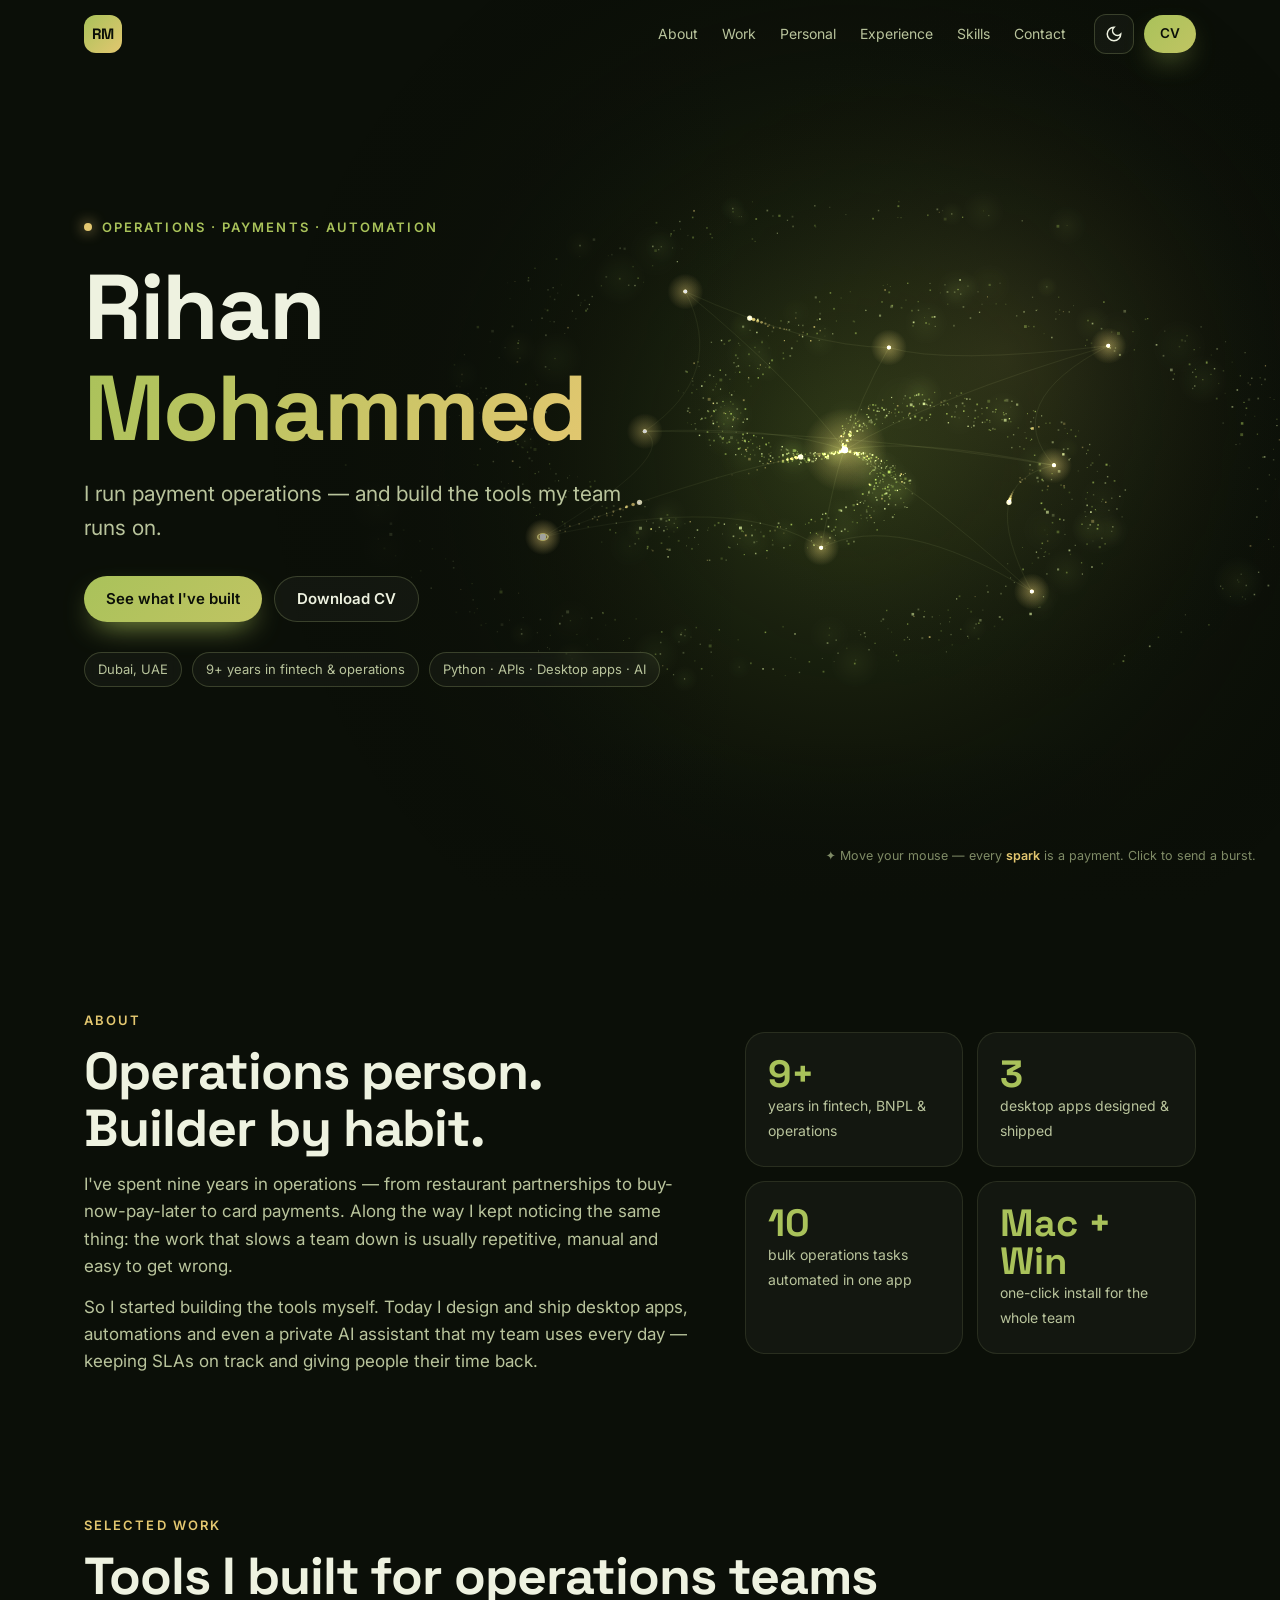
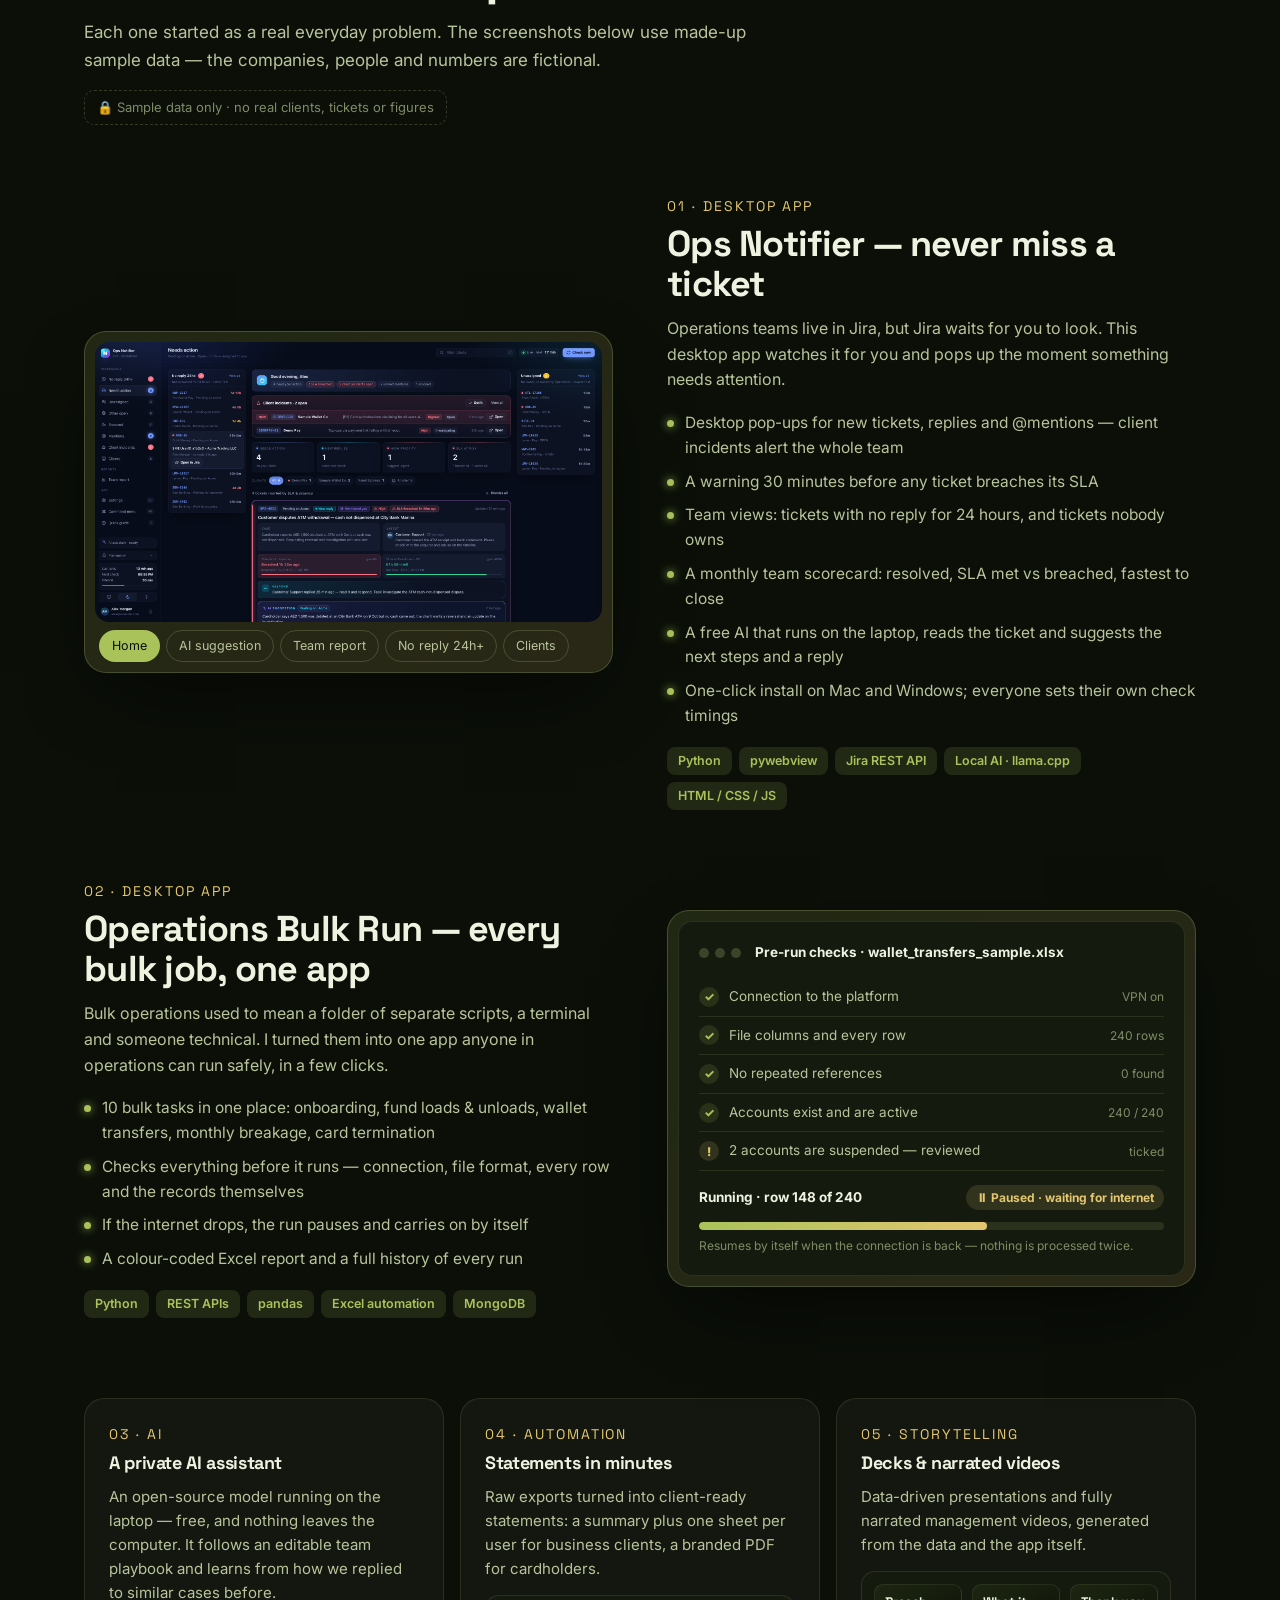
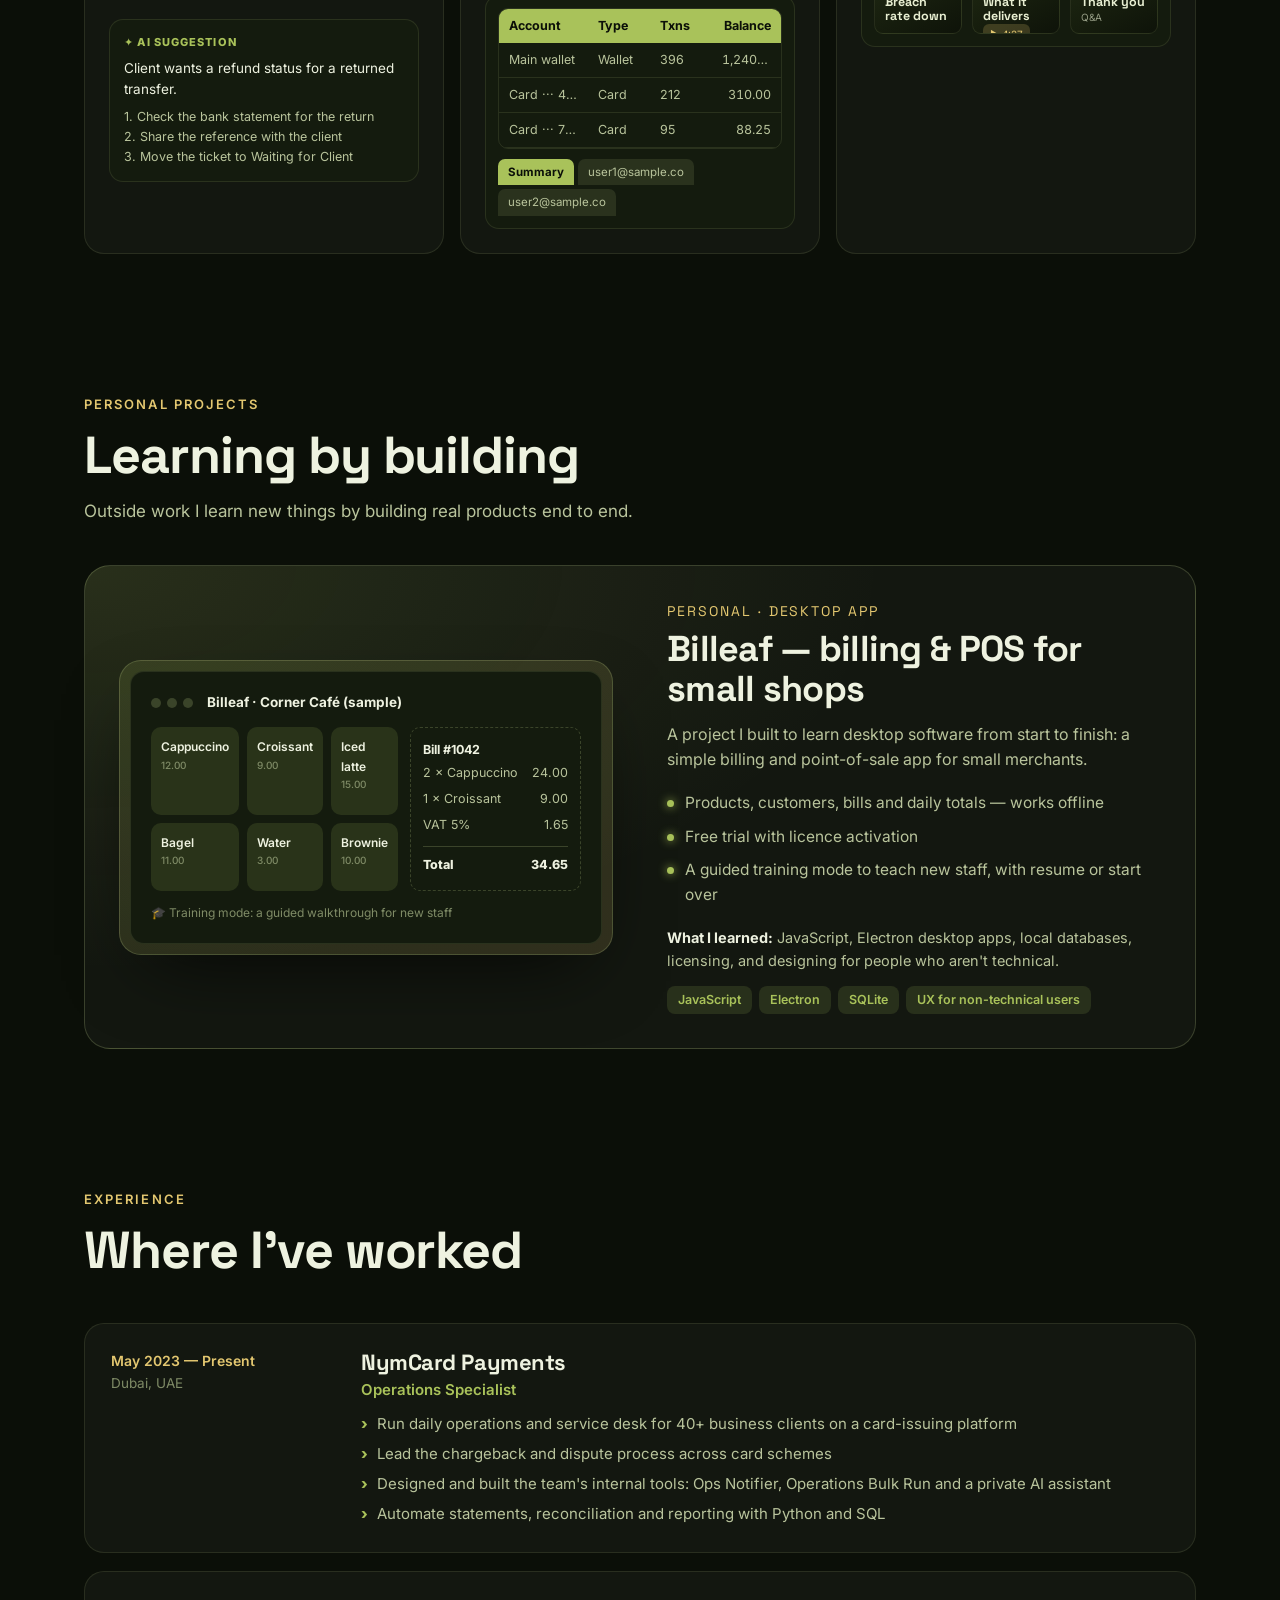
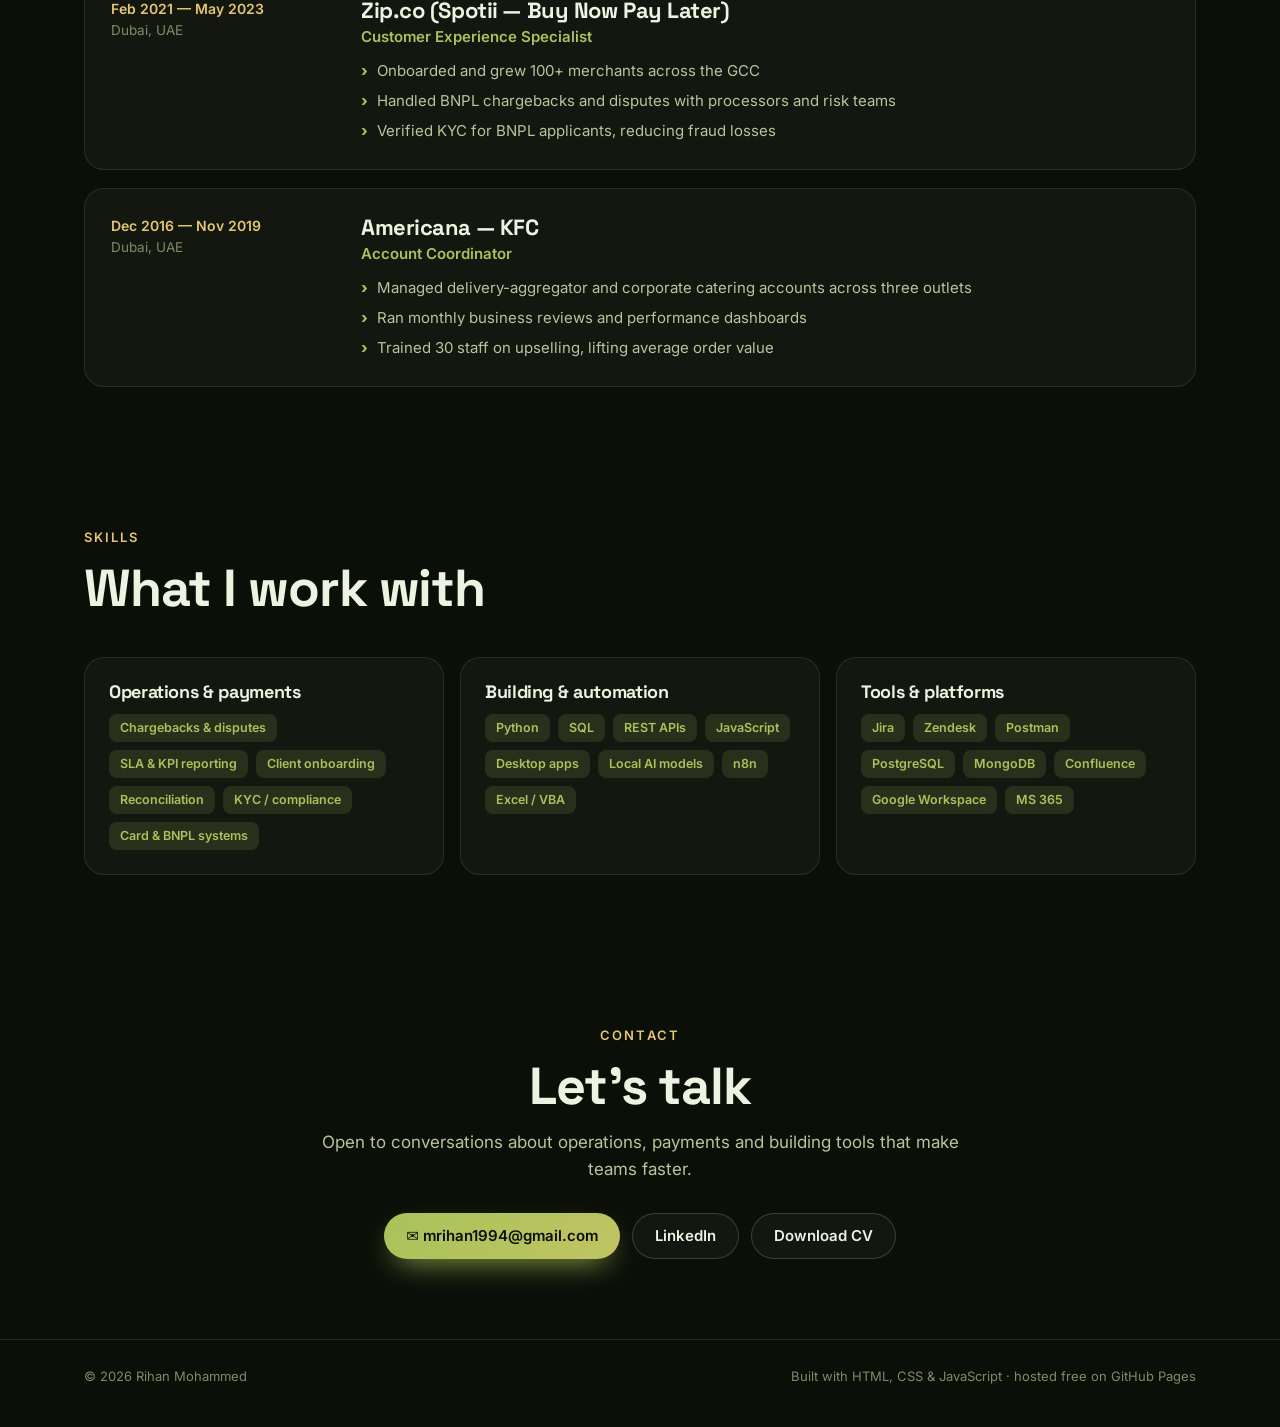
==== index.html @ e95a39b2 "Add files via upload" ====
<!doctype html>
<html lang="en" data-theme="dark">
<head>
<meta charset="utf-8">
<meta name="viewport" content="width=device-width, initial-scale=1">
<title>Rihan Mohammed · Operations, Payments & Automation</title>
<meta name="description" content="Rihan Mohammed — Operations & Payments specialist in Dubai who builds the tools his team runs on: desktop apps, automation and a private AI assistant.">
<meta property="og:title" content="Rihan Mohammed · Operations, Payments & Automation">
<meta property="og:description" content="I run payment operations — and build the tools my team runs on.">
<meta name="theme-color" content="#0b0f08">
<link rel="icon" href="data:image/svg+xml,%3Csvg xmlns='http://www.w3.org/2000/svg' viewBox='0 0 64 64'%3E%3Crect width='64' height='64' rx='16' fill='%237e9a3a'/%3E%3Ctext x='32' y='42' font-family='Arial' font-weight='700' font-size='26' text-anchor='middle' fill='%23f5f2e7'%3ERM%3C/text%3E%3C/svg%3E">
<link rel="preconnect" href="https://fonts.googleapis.com"><link rel="preconnect" href="https://fonts.gstatic.com" crossorigin>
<link href="https://fonts.googleapis.com/css2?family=Inter:wght@400;500;600;700&family=Space+Grotesk:wght@500;600;700&display=swap" rel="stylesheet">
<link rel="stylesheet" href="styles.css">
<script>try { const t = localStorage.getItem("theme"); if (t === "light" || t === "dark") document.documentElement.dataset.theme = t; } catch (e) {}</script>
</head>
<body>

<header class="nav" id="nav">
  <div class="wrap">
    <a href="#top" class="mono" aria-label="Back to top">RM</a>
    <nav class="links"><a href="#about">About</a><a href="#work">Work</a><a href="#personal">Personal</a><a href="#experience">Experience</a><a href="#skills">Skills</a><a href="#contact">Contact</a></nav>
    <div class="right" style="display:flex;gap:10px;align-items:center">
      <button class="toggle" id="theme" aria-label="Switch dark / light mode" title="Dark / light mode">
        <svg class="i-moon" viewBox="0 0 24 24" fill="none" stroke="currentColor" stroke-width="2"><path d="M12 3a6 6 0 0 0 9 9 9 9 0 1 1-9-9z"/></svg>
        <svg class="i-sun" viewBox="0 0 24 24" fill="none" stroke="currentColor" stroke-width="2"><circle cx="12" cy="12" r="4"/><path d="M12 2v2M12 20v2M4.9 4.9l1.4 1.4M17.7 17.7l1.4 1.4M2 12h2M20 12h2M4.9 19.1l1.4-1.4M17.7 6.3l1.4-1.4"/></svg>
      </button>
      <a class="btn sm primary" href="assets/Rihan-Mohammed-CV.pdf" target="_blank" rel="noopener">CV</a>
    </div>
  </div>
</header>

<!-- ============================== HERO ============================== -->
<main id="top">
<div class="hero">
  <canvas id="galaxy" aria-label="An animated galaxy of payments flowing between glowing nodes"></canvas>
  <div class="wrap">
    <div class="hero-text">
      <div class="eyebrow"><i></i>Operations · Payments · Automation</div>
      <h1>Rihan<br><span>Mohammed</span></h1>
      <p class="lead">I run payment operations — and build the tools my team runs on.</p>
      <div class="cta">
        <a class="btn primary" href="#work">See what I've built</a>
        <a class="btn" href="assets/Rihan-Mohammed-CV.pdf" target="_blank" rel="noopener">Download CV</a>
      </div>
      <div class="chips"><span class="chip">Dubai, UAE</span><span class="chip">9+ years in fintech &amp; operations</span><span class="chip">Python · APIs · Desktop apps · AI</span></div>
    </div>
  </div>
  <div class="hint" id="hint">✦ Move your mouse — every <b>spark</b> is a payment. Click to send a burst.</div>
</div>

<!-- ============================== ABOUT ============================== -->
<section id="about">
  <div class="wrap about">
    <div class="rv">
      <div class="sec-k">About</div>
      <h2 class="sec-h">Operations person. Builder by habit.</h2>
      <p class="sec-p">I've spent nine years in operations — from restaurant partnerships to buy-now-pay-later to card payments. Along the way I kept noticing the same thing: the work that slows a team down is usually repetitive, manual and easy to get wrong.</p>
      <p class="sec-p" style="margin-top:14px">So I started building the tools myself. Today I design and ship desktop apps, automations and even a private AI assistant that my team uses every day — keeping SLAs on track and giving people their time back.</p>
    </div>
    <div class="stats rv">
      <div class="stat"><b>9+</b><span>years in fintech, BNPL &amp; operations</span></div>
      <div class="stat"><b>3</b><span>desktop apps designed &amp; shipped</span></div>
      <div class="stat"><b>10</b><span>bulk operations tasks automated in one app</span></div>
      <div class="stat"><b>Mac + Win</b><span>one-click install for the whole team</span></div>
    </div>
  </div>
</section>

<!-- ============================== WORK ============================== -->
<section id="work">
  <div class="wrap">
    <div class="rv">
      <div class="sec-k">Selected work</div>
      <h2 class="sec-h">Tools I built for operations teams</h2>
      <p class="sec-p">Each one started as a real everyday problem. The screenshots below use made-up sample data — the companies, people and numbers are fictional.</p>
      <div class="note">🔒 Sample data only · no real clients, tickets or figures</div>
    </div>

    <!-- 01 Notifier -->
    <article class="proj rv">
      <div class="proj-media" id="nm">
        <img id="nm-img" src="assets/shots/notifier-home.png" alt="Ops Notifier home screen with sample tickets" loading="lazy">
        <div class="tabs">
          <button class="on" data-src="assets/shots/notifier-home.png">Home</button>
          <button data-src="assets/shots/notifier-ai.png">AI suggestion</button>
          <button data-src="assets/shots/notifier-report.png">Team report</button>
          <button data-src="assets/shots/notifier-noreply.png">No reply 24h+</button>
          <button data-src="assets/shots/notifier-clients.png">Clients</button>
        </div>
      </div>
      <div>
        <div class="num">01 · DESKTOP APP</div>
        <h3>Ops Notifier — never miss a ticket</h3>
        <p>Operations teams live in Jira, but Jira waits for you to look. This desktop app watches it for you and pops up the moment something needs attention.</p>
        <ul class="feat">
          <li>Desktop pop-ups for new tickets, replies and @mentions — client incidents alert the whole team</li>
          <li>A warning 30 minutes before any ticket breaches its SLA</li>
          <li>Team views: tickets with no reply for 24 hours, and tickets nobody owns</li>
          <li>A monthly team scorecard: resolved, SLA met vs breached, fastest to close</li>
          <li>A free AI that runs on the laptop, reads the ticket and suggests the next steps and a reply</li>
          <li>One-click install on Mac and Windows; everyone sets their own check timings</li>
        </ul>
        <div class="tags"><span class="tag">Python</span><span class="tag">pywebview</span><span class="tag">Jira REST API</span><span class="tag">Local AI · llama.cpp</span><span class="tag">HTML / CSS / JS</span></div>
      </div>
    </article>

    <!-- 02 Bulk Run -->
    <article class="proj flip rv">
      <div class="proj-media">
        <div class="mock">
          <div class="mh"><span class="dots"><i></i><i></i><i></i></span>Pre-run checks · wallet_transfers_sample.xlsx</div>
          <div class="ck"><span class="ok">✓</span><span>Connection to the platform</span><em>VPN on</em></div>
          <div class="ck"><span class="ok">✓</span><span>File columns and every row</span><em>240 rows</em></div>
          <div class="ck"><span class="ok">✓</span><span>No repeated references</span><em>0 found</em></div>
          <div class="ck"><span class="ok">✓</span><span>Accounts exist and are active</span><em>240 / 240</em></div>
          <div class="ck"><span class="ok wn">!</span><span>2 accounts are suspended — reviewed</span><em>ticked</em></div>
          <div style="margin-top:14px;display:flex;justify-content:space-between;align-items:center"><b style="color:var(--text)">Running · row 148 of 240</b><span class="pill">⏸ Paused · waiting for internet</span></div>
          <div class="bar"><i></i></div>
          <div style="font-size:12px;color:var(--text3)">Resumes by itself when the connection is back — nothing is processed twice.</div>
        </div>
      </div>
      <div>
        <div class="num">02 · DESKTOP APP</div>
        <h3>Operations Bulk Run — every bulk job, one app</h3>
        <p>Bulk operations used to mean a folder of separate scripts, a terminal and someone technical. I turned them into one app anyone in operations can run safely, in a few clicks.</p>
        <ul class="feat">
          <li>10 bulk tasks in one place: onboarding, fund loads &amp; unloads, wallet transfers, monthly breakage, card termination</li>
          <li>Checks everything before it runs — connection, file format, every row and the records themselves</li>
          <li>If the internet drops, the run pauses and carries on by itself</li>
          <li>A colour-coded Excel report and a full history of every run</li>
        </ul>
        <div class="tags"><span class="tag">Python</span><span class="tag">REST APIs</span><span class="tag">pandas</span><span class="tag">Excel automation</span><span class="tag">MongoDB</span></div>
      </div>
    </article>

    <!-- 03 / 04 / 05 smaller -->
    <div class="skills rv" style="margin-top:80px">
      <div class="sk">
        <div class="num">03 · AI</div><h3 style="margin-top:8px">A private AI assistant</h3>
        <p style="color:var(--text2);font-size:15px;margin-bottom:14px">An open-source model running on the laptop — free, and nothing leaves the computer. It follows an editable team playbook and learns from how we replied to similar cases before.</p>
        <div class="mock" style="padding:14px"><div style="font-size:11px;font-weight:800;letter-spacing:.1em;color:var(--olive)">✦ AI SUGGESTION</div>
          <div style="margin:6px 0;color:var(--text)">Client wants a refund status for a returned transfer.</div>
          <div style="font-size:12.5px">1. Check the bank statement for the return<br>2. Share the reference with the client<br>3. Move the ticket to Waiting for Client</div></div>
      </div>
      <div class="sk">
        <div class="num">04 · AUTOMATION</div><h3 style="margin-top:8px">Statements in minutes</h3>
        <p style="color:var(--text2);font-size:15px;margin-bottom:14px">Raw exports turned into client-ready statements: a summary plus one sheet per user for business clients, a branded PDF for cardholders.</p>
        <div class="mock" style="padding:12px">
          <div class="sheet"><div class="h">Account</div><div class="h">Type</div><div class="h">Txns</div><div class="h r">Balance</div>
            <div>Main wallet</div><div>Wallet</div><div>396</div><div class="r">1,240.50</div>
            <div>Card ··· 4821</div><div>Card</div><div>212</div><div class="r">310.00</div>
            <div>Card ··· 7310</div><div>Card</div><div>95</div><div class="r">88.25</div></div>
          <div class="stabs"><span>Summary</span><span>user1@sample.co</span><span>user2@sample.co</span></div>
        </div>
      </div>
      <div class="sk">
        <div class="num">05 · STORYTELLING</div><h3 style="margin-top:8px">Decks &amp; narrated videos</h3>
        <p style="color:var(--text2);font-size:15px;margin-bottom:14px">Data-driven presentations and fully narrated management videos, generated from the data and the app itself.</p>
        <div class="mock" style="padding:12px"><div class="slides">
          <div class="slide"><b>Breach rate down</b><div class="sbar"><i style="height:80%"></i><i style="height:95%"></i><i style="height:70%"></i><i style="height:45%"></i><i style="height:30%"></i></div></div>
          <div class="slide"><b>What it delivers</b><span class="play">▶ 4:27</span></div>
          <div class="slide"><b>Thank you</b><span style="opacity:.6">Q&amp;A</span></div></div></div>
      </div>
    </div>
  </div>
</section>

<!-- ============================== PERSONAL ============================== -->
<section id="personal">
  <div class="wrap">
    <div class="rv">
      <div class="sec-k">Personal projects</div>
      <h2 class="sec-h">Learning by building</h2>
      <p class="sec-p">Outside work I learn new things by building real products end to end.</p>
    </div>
    <div class="personal rv">
      <div class="proj" style="margin-top:0">
        <div class="proj-media">
          <div class="mock">
            <div class="mh"><span class="dots"><i></i><i></i><i></i></span>Billeaf · Corner Café (sample)</div>
            <div class="pos">
              <div class="grid">
                <div class="item">Cappuccino<small>12.00</small></div><div class="item">Croissant<small>9.00</small></div><div class="item">Iced latte<small>15.00</small></div>
                <div class="item">Bagel<small>11.00</small></div><div class="item">Water<small>3.00</small></div><div class="item">Brownie<small>10.00</small></div>
              </div>
              <div class="bill"><b style="color:var(--text)">Bill #1042</b>
                <div class="l"><span>2 × Cappuccino</span><span>24.00</span></div><div class="l"><span>1 × Croissant</span><span>9.00</span></div>
                <div class="l"><span>VAT 5%</span><span>1.65</span></div><div class="l t"><span>Total</span><span>34.65</span></div></div>
            </div>
            <div style="margin-top:12px;font-size:12px;color:var(--text3)">🎓 Training mode: a guided walkthrough for new staff</div>
          </div>
        </div>
        <div>
          <div class="num">PERSONAL · DESKTOP APP</div>
          <h3>Billeaf — billing &amp; POS for small shops</h3>
          <p>A project I built to learn desktop software from start to finish: a simple billing and point-of-sale app for small merchants.</p>
          <ul class="feat">
            <li>Products, customers, bills and daily totals — works offline</li>
            <li>Free trial with licence activation</li>
            <li>A guided training mode to teach new staff, with resume or start over</li>
          </ul>
          <p style="font-size:14.5px"><b style="color:var(--text)">What I learned:</b> JavaScript, Electron desktop apps, local databases, licensing, and designing for people who aren't technical.</p>
          <div class="tags" style="margin-top:14px"><span class="tag">JavaScript</span><span class="tag">Electron</span><span class="tag">SQLite</span><span class="tag">UX for non-technical users</span></div>
        </div>
      </div>
    </div>
  </div>
</section>

<!-- ============================== EXPERIENCE ============================== -->
<section id="experience">
  <div class="wrap">
    <div class="rv"><div class="sec-k">Experience</div><h2 class="sec-h">Where I've worked</h2></div>
    <div class="timeline">
      <div class="job rv"><div><div class="when">May 2023 — Present</div><div class="where">Dubai, UAE</div></div>
        <div><h3>NymCard Payments</h3><h4>Operations Specialist</h4>
          <ul><li>Run daily operations and service desk for 40+ business clients on a card-issuing platform</li>
            <li>Lead the chargeback and dispute process across card schemes</li>
            <li>Designed and built the team's internal tools: Ops Notifier, Operations Bulk Run and a private AI assistant</li>
            <li>Automate statements, reconciliation and reporting with Python and SQL</li></ul></div></div>
      <div class="job rv"><div><div class="when">Feb 2021 — May 2023</div><div class="where">Dubai, UAE</div></div>
        <div><h3>Zip.co (Spotii — Buy Now Pay Later)</h3><h4>Customer Experience Specialist</h4>
          <ul><li>Onboarded and grew 100+ merchants across the GCC</li><li>Handled BNPL chargebacks and disputes with processors and risk teams</li>
            <li>Verified KYC for BNPL applicants, reducing fraud losses</li></ul></div></div>
      <div class="job rv"><div><div class="when">Dec 2016 — Nov 2019</div><div class="where">Dubai, UAE</div></div>
        <div><h3>Americana — KFC</h3><h4>Account Coordinator</h4>
          <ul><li>Managed delivery-aggregator and corporate catering accounts across three outlets</li><li>Ran monthly business reviews and performance dashboards</li>
            <li>Trained 30 staff on upselling, lifting average order value</li></ul></div></div>
    </div>
  </div>
</section>

<!-- ============================== SKILLS ============================== -->
<section id="skills">
  <div class="wrap">
    <div class="rv"><div class="sec-k">Skills</div><h2 class="sec-h">What I work with</h2></div>
    <div class="skills">
      <div class="sk rv"><h3>Operations &amp; payments</h3><div class="tags"><span class="tag">Chargebacks &amp; disputes</span><span class="tag">SLA &amp; KPI reporting</span><span class="tag">Client onboarding</span><span class="tag">Reconciliation</span><span class="tag">KYC / compliance</span><span class="tag">Card &amp; BNPL systems</span></div></div>
      <div class="sk rv"><h3>Building &amp; automation</h3><div class="tags"><span class="tag">Python</span><span class="tag">SQL</span><span class="tag">REST APIs</span><span class="tag">JavaScript</span><span class="tag">Desktop apps</span><span class="tag">Local AI models</span><span class="tag">n8n</span><span class="tag">Excel / VBA</span></div></div>
      <div class="sk rv"><h3>Tools &amp; platforms</h3><div class="tags"><span class="tag">Jira</span><span class="tag">Zendesk</span><span class="tag">Postman</span><span class="tag">PostgreSQL</span><span class="tag">MongoDB</span><span class="tag">Confluence</span><span class="tag">Google Workspace</span><span class="tag">MS 365</span></div></div>
    </div>
  </div>
</section>

<!-- ============================== CONTACT ============================== -->
<section class="contact" id="contact">
  <div class="wrap rv">
    <div class="sec-k">Contact</div>
    <h2 class="sec-h">Let's talk</h2>
    <p class="sec-p">Open to conversations about operations, payments and building tools that make teams faster.</p>
    <div class="cta">
      <a class="btn primary" href="mailto:mrihan1994@gmail.com">✉ mrihan1994@gmail.com</a>
      <a class="btn" href="https://www.linkedin.com/in/rihan-mohammed" target="_blank" rel="noopener">LinkedIn</a>
      <a class="btn" href="assets/Rihan-Mohammed-CV.pdf" target="_blank" rel="noopener">Download CV</a>
    </div>
  </div>
</section>
</main>

<footer><div class="wrap"><span>© <span id="yr">2026</span> Rihan Mohammed</span><span>Built with HTML, CSS &amp; JavaScript · hosted free on GitHub Pages</span></div></footer>

<script src="galaxy.js"></script>
<script src="main.js"></script>
</body>
</html>
---- styles.css ----
/* ---------- colours: olive green, with gold as the accent ---------- */
:root, :root[data-theme="dark"] {
  --bg: #0b0f08; --bg2: #11170c; --card: rgba(255,255,255,.035); --card-solid: #141b0e; --line: rgba(196,214,140,.12); --line2: rgba(196,214,140,.22);
  --text: #eef2e0; --text2: #b9c49c; --text3: #7f8b66;
  --olive: #a9c25a; --olive2: #7e9a3a; --olive-soft: rgba(169,194,90,.14); --gold: #e3c770; --gold-soft: rgba(227,199,112,.14);
  --shadow: 0 30px 80px -30px rgba(0,0,0,.8);
  /* galaxy */
  --g-star: #d6e8a0; --g-star2: #9fbf55; --g-gold: #ecd07a; --g-path: rgba(200,220,140,.075);
  --g-glow: rgba(126,154,58,.30); --g-glow2: rgba(227,199,112,.10);
}
:root[data-theme="light"] {
  --bg: #f5f2e7; --bg2: #ece7d5; --card: rgba(255,255,255,.62); --card-solid: #fffdf6; --line: rgba(74,90,32,.14); --line2: rgba(74,90,32,.26);
  --text: #23290f; --text2: #4c5530; --text3: #7a8058;
  --olive: #4f6420; --olive2: #6d8530; --olive-soft: rgba(79,100,32,.10); --gold: #a77b1c; --gold-soft: rgba(167,123,28,.12);
  --shadow: 0 30px 70px -34px rgba(60,70,30,.45);
  --g-star: #4d6024; --g-star2: #7d9a3a; --g-gold: #b8861c; --g-path: rgba(79,100,32,.12);
  --g-glow: rgba(126,154,58,.20); --g-glow2: rgba(176,131,31,.10);
}
* { box-sizing: border-box; margin: 0; padding: 0; }
html { scroll-behavior: smooth; }
body { background: var(--bg); color: var(--text); font-family: "Inter", system-ui, -apple-system, "Segoe UI", sans-serif; line-height: 1.6;
  -webkit-font-smoothing: antialiased; transition: background .4s, color .4s; overflow-x: hidden; }
a { color: inherit; text-decoration: none; }
img { max-width: 100%; display: block; }
h1, h2, h3 { font-family: "Space Grotesk", "Inter", sans-serif; letter-spacing: -.02em; line-height: 1.1; }
.wrap { max-width: 1160px; margin: 0 auto; padding: 0 24px; }

/* ---------- top bar ---------- */
.nav { position: fixed; inset: 0 0 auto 0; z-index: 20; transition: background .3s, border-color .3s; border-bottom: 1px solid transparent; }
.nav.scrolled { background: color-mix(in srgb, var(--bg) 82%, transparent); backdrop-filter: blur(14px); -webkit-backdrop-filter: blur(14px); border-color: var(--line); }
.nav .wrap { display: flex; align-items: center; gap: 28px; height: 68px; }
.mono { width: 38px; height: 38px; border-radius: 12px; display: grid; place-items: center; font-family: "Space Grotesk"; font-weight: 700; font-size: 15px;
  color: var(--bg); background: linear-gradient(135deg, var(--olive), var(--gold)); }
.links { display: flex; gap: 24px; margin-left: auto; font-size: 14px; color: var(--text2); }
.links a:hover { color: var(--text); }
.toggle { width: 40px; height: 40px; border-radius: 12px; border: 1px solid var(--line2); background: var(--card); color: var(--text); cursor: pointer; display: grid; place-items: center; }
.toggle svg { width: 18px; height: 18px; }
:root[data-theme="light"] .i-moon, :root:not([data-theme="light"]) .i-sun { display: none; }
.btn { display: inline-flex; align-items: center; gap: 9px; height: 46px; padding: 0 22px; border-radius: 999px; font-weight: 600; font-size: 15px; border: 1px solid var(--line2);
  background: var(--card); color: var(--text); cursor: pointer; transition: transform .2s, background .2s, border-color .2s; }
.btn:hover { transform: translateY(-2px); border-color: var(--olive); }
.btn.primary { background: linear-gradient(135deg, var(--olive), color-mix(in srgb, var(--olive) 60%, var(--gold))); color: var(--bg); border: 0; box-shadow: 0 12px 30px -12px var(--olive); }
.btn.sm { height: 38px; padding: 0 16px; font-size: 13.5px; }

/* ---------- hero with the galaxy ---------- */
.hero { position: relative; min-height: 100vh; min-height: 100svh; display: flex; align-items: center; overflow: hidden; }
#galaxy { position: absolute; inset: 0; width: 100%; height: 100%; cursor: crosshair; }
.hero::before { content: ""; position: absolute; inset: 0; z-index: 1; pointer-events: none; background: linear-gradient(90deg, var(--bg) 0%, color-mix(in srgb, var(--bg) 70%, transparent) 30%, transparent 58%); }
@media (max-width: 900px) { .hero::before { background: linear-gradient(0deg, var(--bg) 0%, color-mix(in srgb, var(--bg) 75%, transparent) 35%, transparent 62%); } }
.hero::after { content: ""; position: absolute; inset: auto 0 0 0; height: 160px; background: linear-gradient(transparent, var(--bg)); pointer-events: none; }
.hero .wrap { position: relative; z-index: 2; width: 100%; pointer-events: none; }
.hero-text { max-width: 600px; pointer-events: auto; }
.eyebrow { display: inline-flex; align-items: center; gap: 10px; font-size: 13px; font-weight: 600; letter-spacing: .16em; text-transform: uppercase; color: var(--olive); }
.eyebrow i { width: 8px; height: 8px; border-radius: 50%; background: var(--gold); box-shadow: 0 0 14px var(--gold); animation: blink 2.4s infinite; }
@keyframes blink { 50% { opacity: .35; } }
.hero h1 { font-size: clamp(46px, 7.4vw, 92px); margin: 18px 0 18px; }
.hero h1 span { background: linear-gradient(120deg, var(--olive), var(--gold)); -webkit-background-clip: text; background-clip: text; color: transparent; }
.lead { font-size: clamp(17px, 2vw, 21px); color: var(--text2); max-width: 540px; }
.hero .cta { display: flex; gap: 12px; margin-top: 32px; flex-wrap: wrap; }
.chips { display: flex; gap: 10px; flex-wrap: wrap; margin-top: 30px; }
.chip { font-size: 13px; padding: 6px 13px; border-radius: 999px; border: 1px solid var(--line2); background: var(--card); color: var(--text2); backdrop-filter: blur(6px); }
.hint { position: absolute; z-index: 2; bottom: 34px; right: 24px; font-size: 12.5px; color: var(--text3); }
.hint b { color: var(--gold); font-weight: 600; }

/* ---------- sections ---------- */
section { position: relative; padding: 110px 0 30px; }
.sec-k { font-size: 13px; font-weight: 600; letter-spacing: .16em; text-transform: uppercase; color: var(--gold); }
.sec-h { font-size: clamp(32px, 4.6vw, 52px); margin: 12px 0 14px; }
.sec-p { color: var(--text2); max-width: 680px; font-size: 17px; }
.note { display: inline-flex; gap: 8px; align-items: center; margin-top: 16px; font-size: 13px; color: var(--text3); padding: 6px 12px; border-radius: 10px; border: 1px dashed var(--line2); }

.about { display: grid; grid-template-columns: 1.15fr .85fr; gap: 50px; align-items: center; }
.stats { display: grid; grid-template-columns: 1fr 1fr; gap: 14px; }
.stat { padding: 22px; border-radius: 20px; border: 1px solid var(--line); background: var(--card); }
.stat b { display: block; font-family: "Space Grotesk"; font-size: 38px; color: var(--olive); line-height: 1; }
.stat span { font-size: 14px; color: var(--text2); }

/* ---------- projects ---------- */
.proj { display: grid; grid-template-columns: 1fr 1fr; gap: 54px; align-items: center; margin-top: 70px; }
.proj.flip .proj-media { order: 2; }
.proj-media { position: relative; border-radius: 22px; padding: 10px; border: 1px solid var(--line2); background: linear-gradient(140deg, var(--olive-soft), var(--gold-soft)); box-shadow: var(--shadow); }
.proj-media img { border-radius: 14px; width: 100%; }
.proj-media .tabs { display: flex; gap: 6px; padding: 8px 4px 0; flex-wrap: wrap; }
.proj-media .tabs button { font: inherit; font-size: 12.5px; padding: 5px 12px; border-radius: 999px; border: 1px solid var(--line2); background: transparent; color: var(--text2); cursor: pointer; }
.proj-media .tabs button.on { background: var(--olive); color: var(--bg); border-color: transparent; }
.num { font-family: "Space Grotesk"; font-size: 14px; color: var(--gold); letter-spacing: .14em; }
.proj h3 { font-size: clamp(26px, 3vw, 36px); margin: 8px 0 12px; }
.proj p { color: var(--text2); }
.feat { list-style: none; margin: 18px 0; display: grid; gap: 9px; }
.feat li { display: flex; gap: 11px; color: var(--text2); font-size: 15.5px; }
.feat li::before { content: ""; flex: none; width: 7px; height: 7px; margin-top: 9px; border-radius: 50%; background: var(--olive); box-shadow: 0 0 10px var(--olive); }
.tags { display: flex; flex-wrap: wrap; gap: 7px; }
.tag { font-size: 12.5px; padding: 4px 11px; border-radius: 8px; background: var(--olive-soft); color: var(--olive); font-weight: 600; }

/* mock-ups made with HTML (sample data, nothing real) */
.mock { border-radius: 14px; background: var(--card-solid); border: 1px solid var(--line); padding: 20px; font-size: 13.5px; color: var(--text2); }
.mock .mh { display: flex; align-items: center; gap: 8px; margin-bottom: 14px; font-weight: 700; color: var(--text); }
.mock .dots { display: flex; gap: 6px; margin-right: 6px; } .mock .dots i { width: 10px; height: 10px; border-radius: 50%; background: var(--line2); }
.ck { display: flex; align-items: center; gap: 10px; padding: 8px 0; border-bottom: 1px solid var(--line); }
.ck:last-child { border-bottom: 0; }
.ck .ok { width: 20px; height: 20px; border-radius: 50%; display: grid; place-items: center; background: var(--olive-soft); color: var(--olive); font-weight: 800; font-size: 12px; flex: none; }
.ck .wn { background: var(--gold-soft); color: var(--gold); }
.ck span { flex: 1; } .ck em { font-style: normal; color: var(--text3); font-size: 12px; }
.bar { height: 8px; border-radius: 6px; background: var(--line); overflow: hidden; margin: 12px 0 6px; }
.bar i { display: block; height: 100%; width: 62%; border-radius: 6px; background: linear-gradient(90deg, var(--olive), var(--gold)); animation: grow 4s ease-in-out infinite alternate; }
@keyframes grow { from { width: 38%; } to { width: 86%; } }
.pill { display: inline-flex; gap: 7px; align-items: center; font-size: 12px; font-weight: 700; padding: 3px 10px; border-radius: 999px; background: var(--gold-soft); color: var(--gold); }
.sheet { display: grid; grid-template-columns: 1.3fr .9fr .9fr 1fr; font-size: 12.5px; border: 1px solid var(--line); border-radius: 10px; overflow: hidden; }
.sheet div { padding: 7px 10px; border-bottom: 1px solid var(--line); white-space: nowrap; overflow: hidden; text-overflow: ellipsis; }
.sheet .h { background: var(--olive); color: var(--bg); font-weight: 700; border: 0; }
.sheet .r { text-align: right; font-variant-numeric: tabular-nums; }
.stabs { display: flex; flex-wrap: wrap; gap: 4px; margin-top: 10px; } .stabs span { font-size: 11.5px; padding: 4px 10px; border-radius: 7px 7px 0 0; background: var(--line); }
.stabs span:first-child { background: var(--olive); color: var(--bg); font-weight: 700; }
.slides { display: grid; grid-template-columns: repeat(3, minmax(0, 1fr)); gap: 10px; }
.slide { min-width: 0; overflow: hidden; } .slide b { overflow-wrap: anywhere; }
.slide { aspect-ratio: 16/9; border-radius: 9px; padding: 10px; background: linear-gradient(150deg, #1d2611, #0e1309); color: #e8efd2; font-size: 10px; display: flex; flex-direction: column; justify-content: space-between; border: 1px solid var(--line); }
.slide b { font-family: "Space Grotesk"; font-size: 12.5px; line-height: 1.15; }
.slide .sbar { display: flex; gap: 3px; align-items: flex-end; height: 26px; } .slide .sbar i { flex: 1; background: #a9c25a; border-radius: 2px; }
.slide .play { align-self: flex-start; font-size: 10px; padding: 2px 7px; border-radius: 6px; background: rgba(227,199,112,.2); color: #e3c770; }

/* Billeaf mock-up */
.pos { display: grid; grid-template-columns: 1.25fr 1fr; gap: 12px; }
.pos .grid { display: grid; grid-template-columns: repeat(3, 1fr); gap: 8px; }
.pos .item { border-radius: 10px; padding: 10px; background: var(--olive-soft); color: var(--text); font-size: 12px; font-weight: 600; }
.pos .item small { display: block; color: var(--text3); font-weight: 500; }
.pos .bill { border-radius: 10px; border: 1px dashed var(--line2); padding: 12px; font-size: 12.5px; }
.pos .bill .l { display: flex; justify-content: space-between; padding: 3px 0; }
.pos .bill .t { border-top: 1px solid var(--line2); margin-top: 8px; padding-top: 8px; font-weight: 800; color: var(--text); }
.personal { margin-top: 40px; padding: 34px; border-radius: 26px; border: 1px solid var(--line2); background: radial-gradient(120% 140% at 0% 0%, var(--olive-soft), transparent 60%), var(--card); }

/* ---------- experience ---------- */
.timeline { margin-top: 44px; display: grid; gap: 18px; }
.job { display: grid; grid-template-columns: 220px 1fr; gap: 30px; padding: 26px; border-radius: 20px; border: 1px solid var(--line); background: var(--card); }
.job .when { color: var(--gold); font-weight: 600; font-size: 14px; }
.job .where { color: var(--text3); font-size: 13.5px; }
.job h3 { font-size: 22px; } .job h4 { color: var(--olive); font-weight: 600; font-size: 15px; margin: 3px 0 10px; }
.job ul { list-style: none; display: grid; gap: 6px; color: var(--text2); font-size: 15px; }
.job li { padding-left: 16px; position: relative; } .job li::before { content: "›"; position: absolute; left: 0; color: var(--olive); font-weight: 800; }

/* ---------- skills ---------- */
.skills { margin-top: 40px; display: grid; grid-template-columns: repeat(3, minmax(0, 1fr)); gap: 16px; }
.sk, .proj > *, .about > * { min-width: 0; }
.sk { padding: 24px; border-radius: 20px; border: 1px solid var(--line); background: var(--card); }
.sk h3 { font-size: 18px; margin-bottom: 12px; }
.sk .tags { gap: 8px; }

/* ---------- contact ---------- */
.contact { text-align: center; padding: 120px 0 80px; }
.contact .sec-p { margin: 0 auto; }
.contact .cta { display: flex; gap: 12px; justify-content: center; margin-top: 30px; flex-wrap: wrap; }
footer { border-top: 1px solid var(--line); padding: 26px 0 40px; color: var(--text3); font-size: 13px; }
footer .wrap { display: flex; justify-content: space-between; gap: 10px; flex-wrap: wrap; }

/* ---------- reveal on scroll ---------- */
.rv { opacity: 0; transform: translateY(26px); transition: opacity .8s ease, transform .8s ease; }
.rv.in { opacity: 1; transform: none; }
@media (prefers-reduced-motion: reduce) { .rv { opacity: 1; transform: none; transition: none; } .bar i, .eyebrow i { animation: none; } html { scroll-behavior: auto; } }

/* ---------- phones and tablets ---------- */
@media (max-width: 900px) {
  .links { display: none; }
  .nav .wrap { gap: 12px; } .nav .right { margin-left: auto; }
  .about, .proj { grid-template-columns: 1fr; gap: 30px; }
  .proj.flip .proj-media { order: 0; }
  .job { grid-template-columns: 1fr; gap: 10px; }
  .skills { grid-template-columns: minmax(0, 1fr); }
  .hero { align-items: flex-end; padding-bottom: 90px; }
  .hint { left: 16px; right: auto; bottom: 22px; }
  .pos { grid-template-columns: 1fr; }
  .personal { padding: 22px; }
  .wrap { padding: 0 16px; }
}
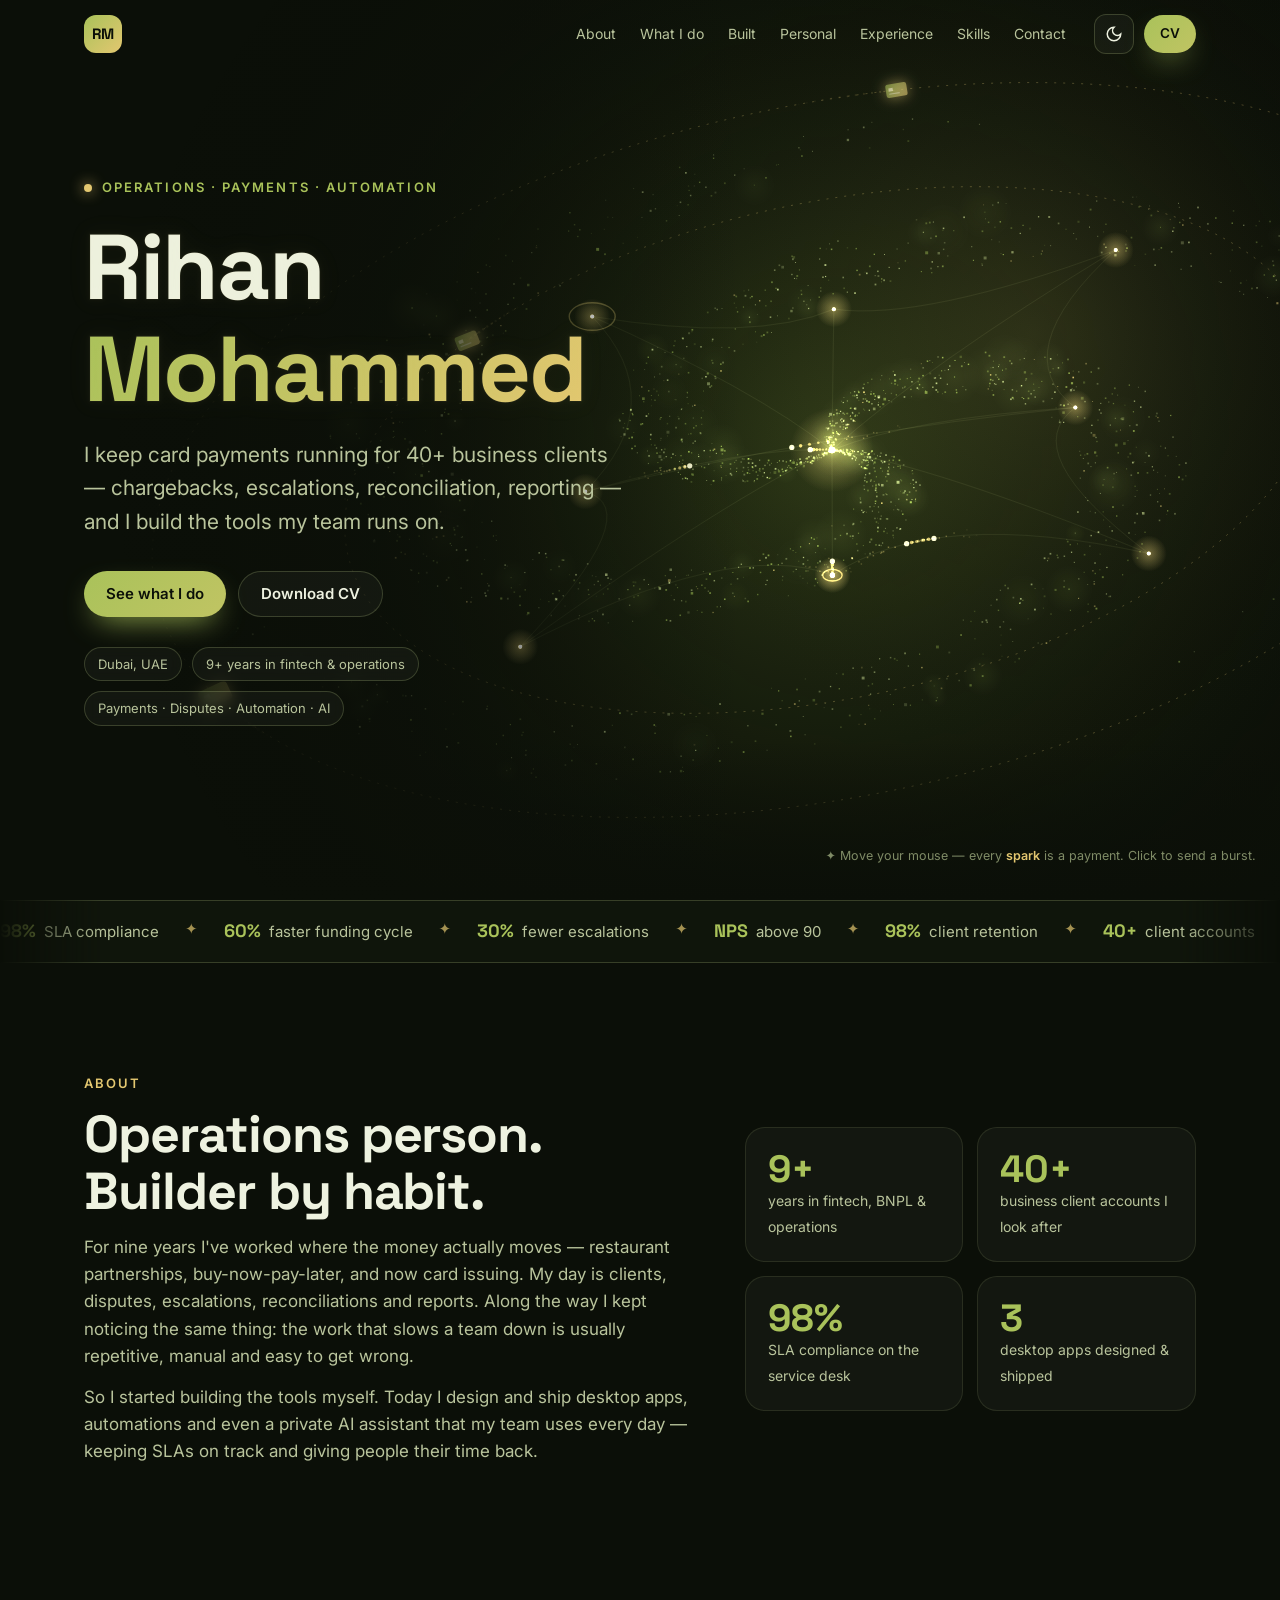
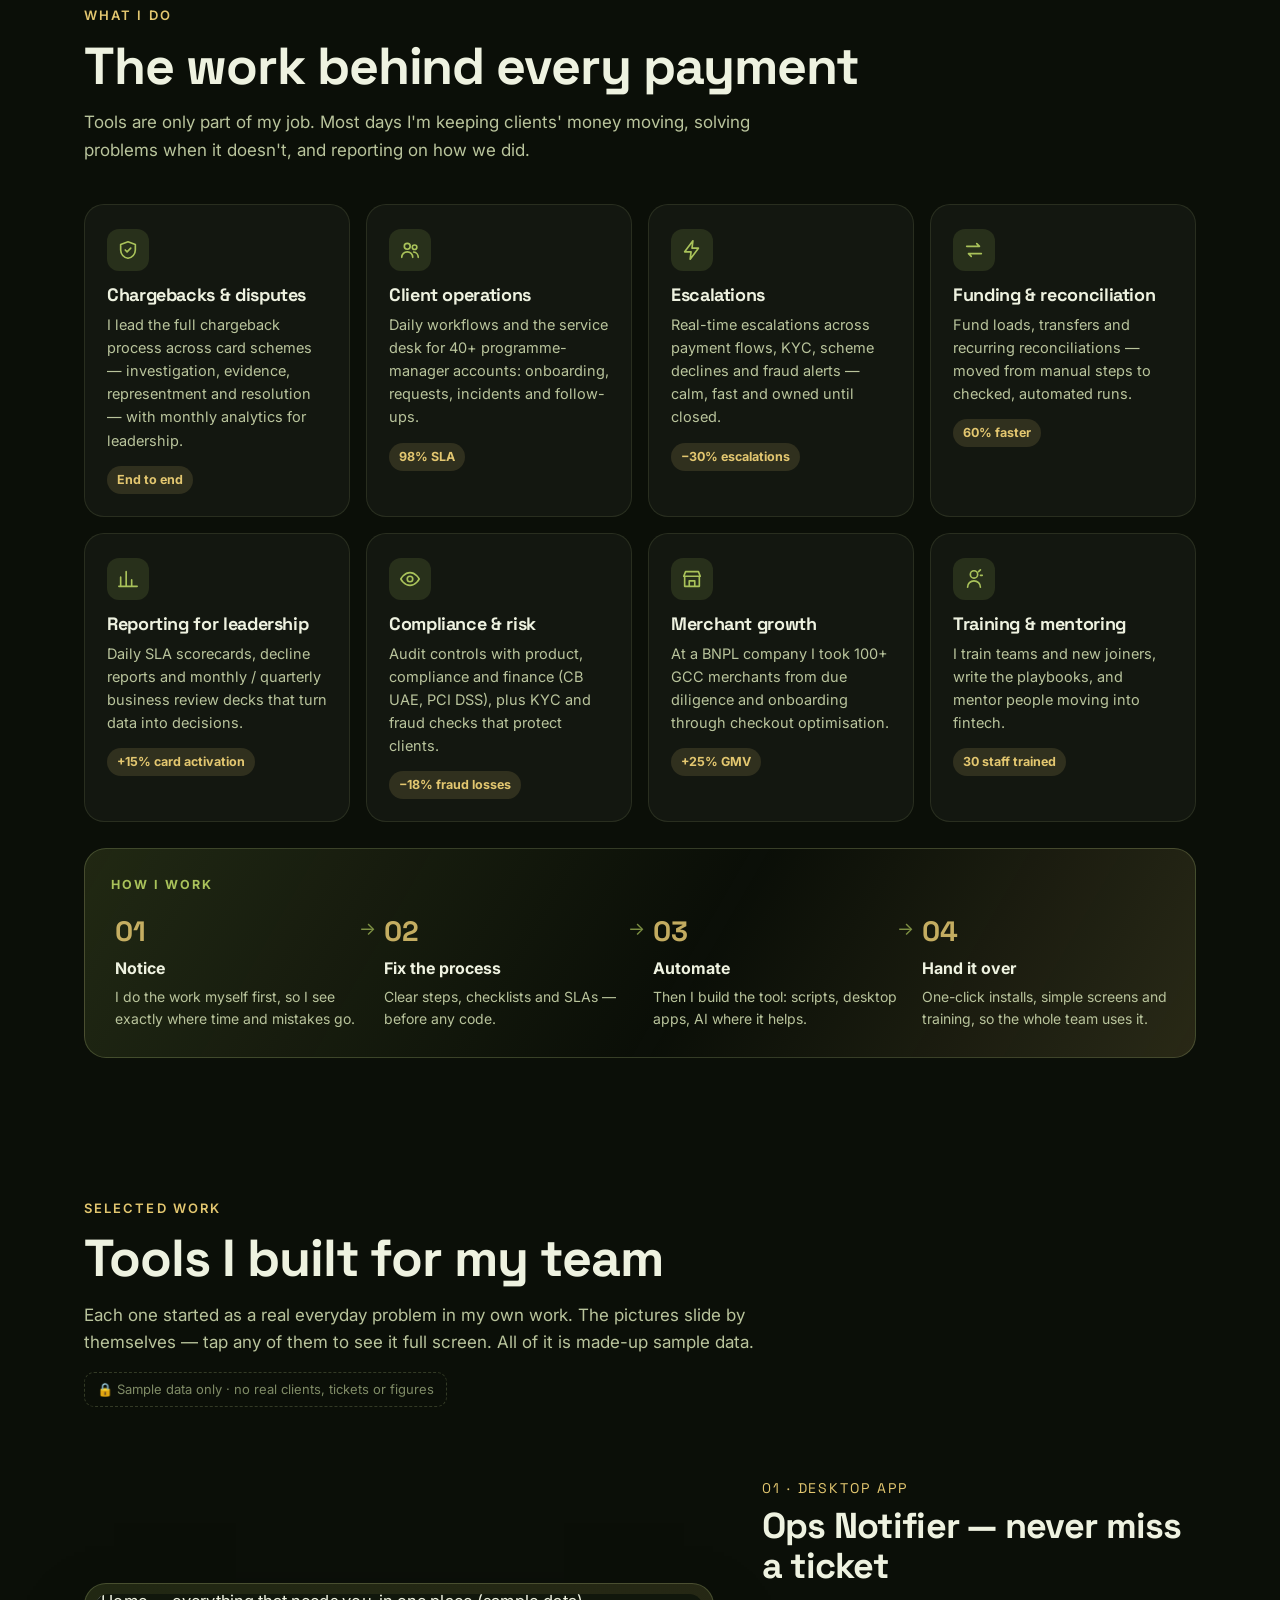
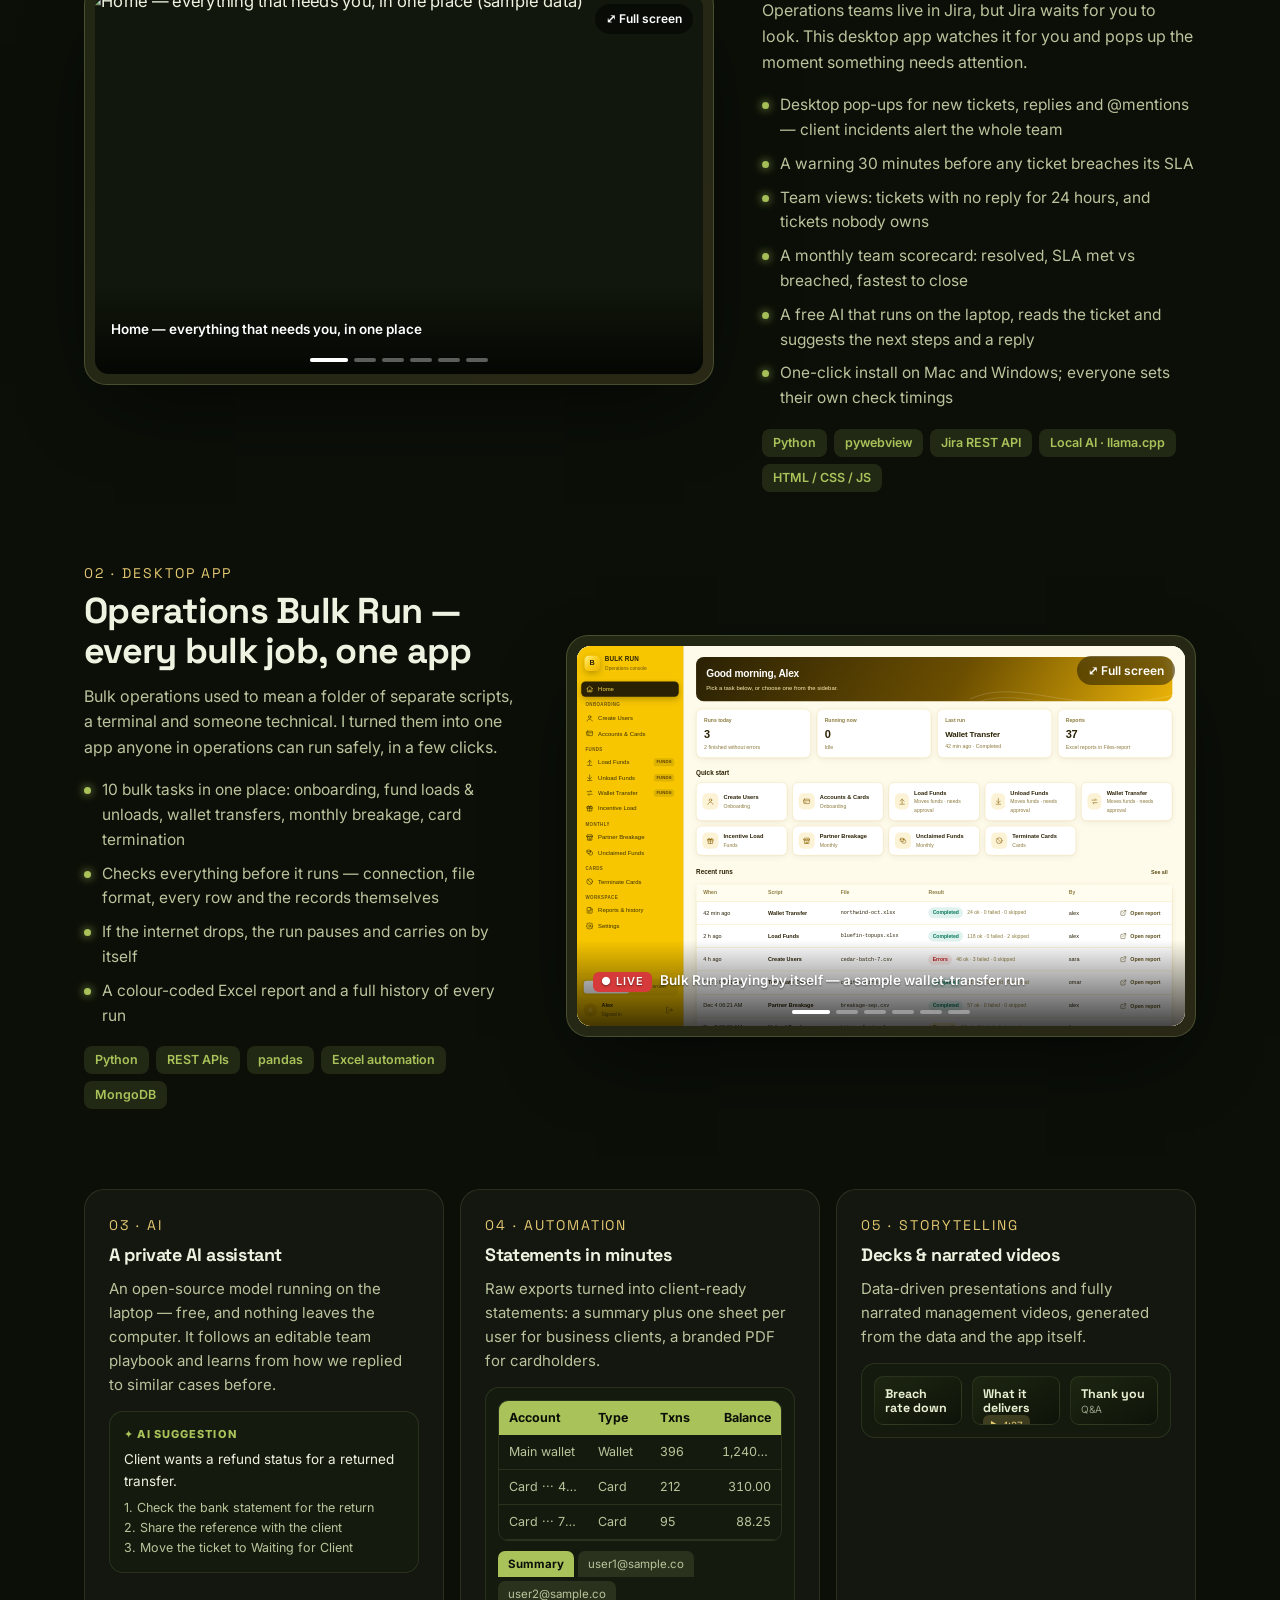
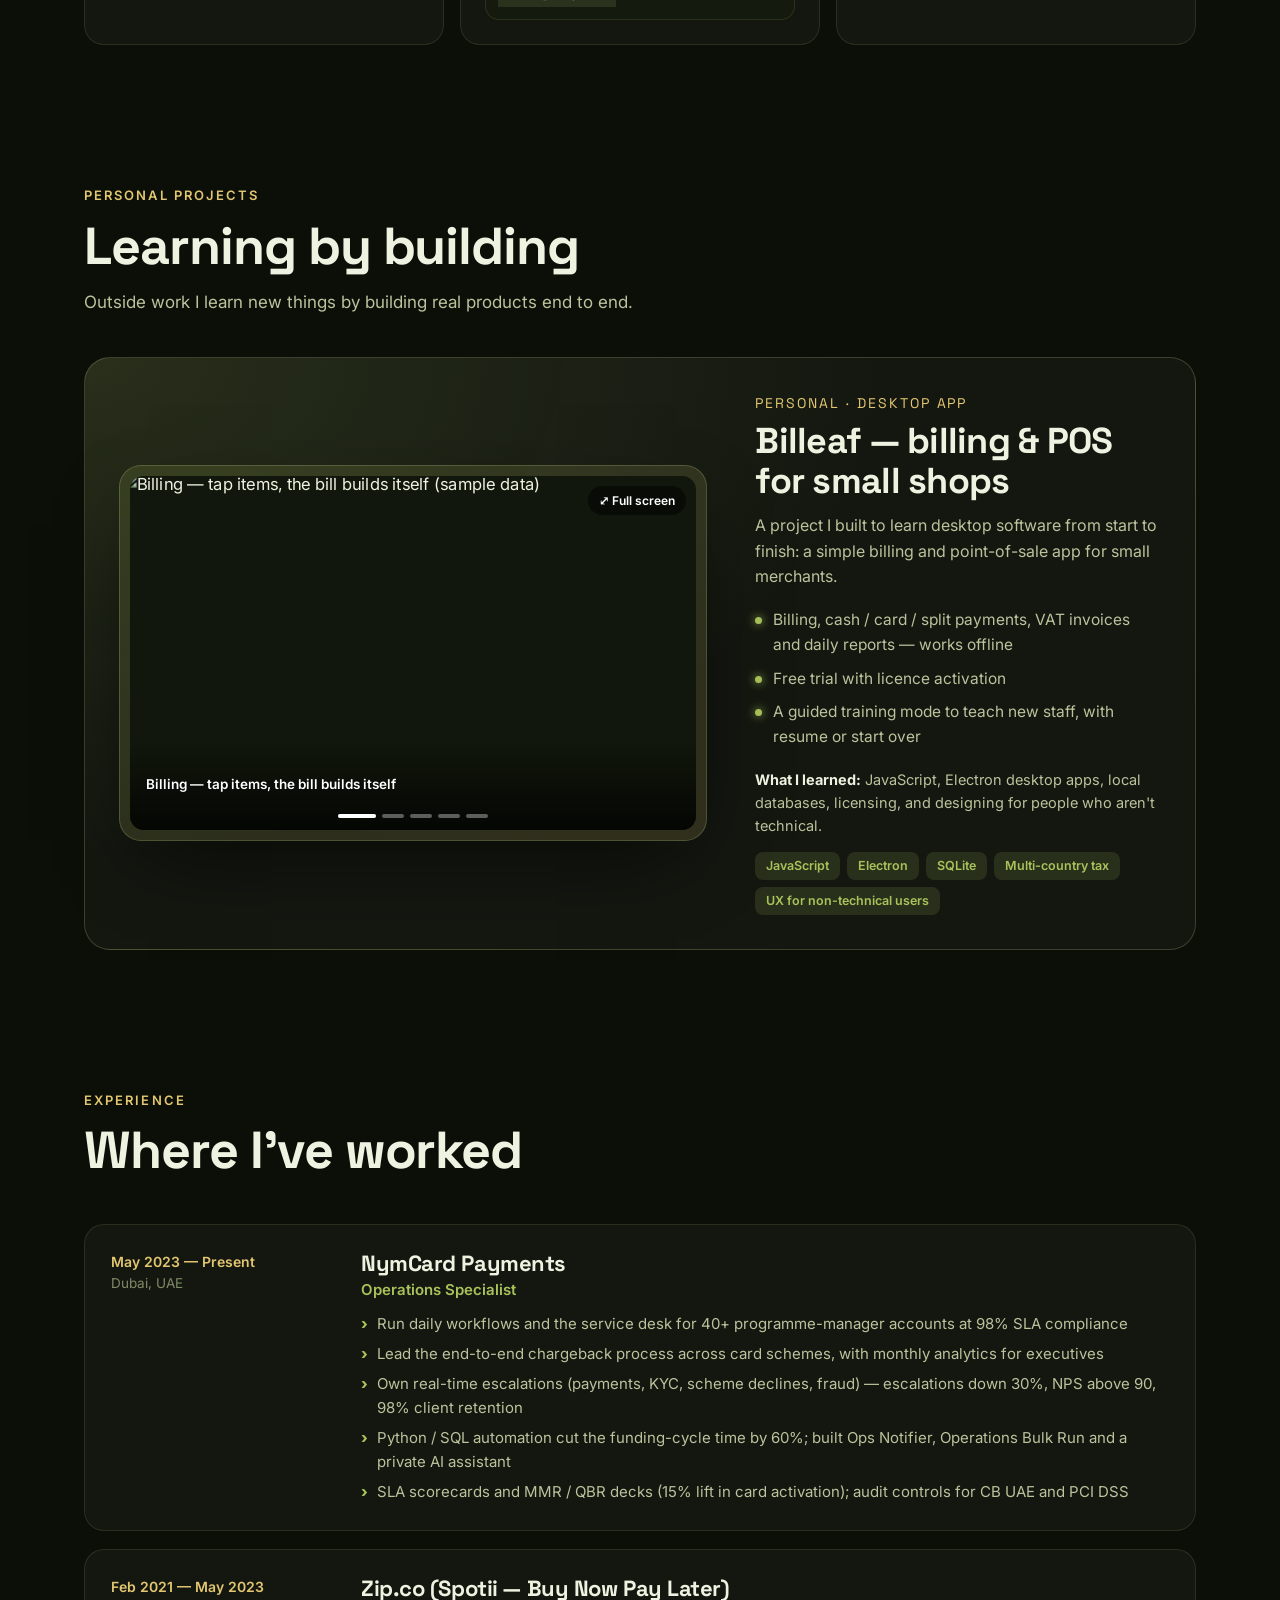
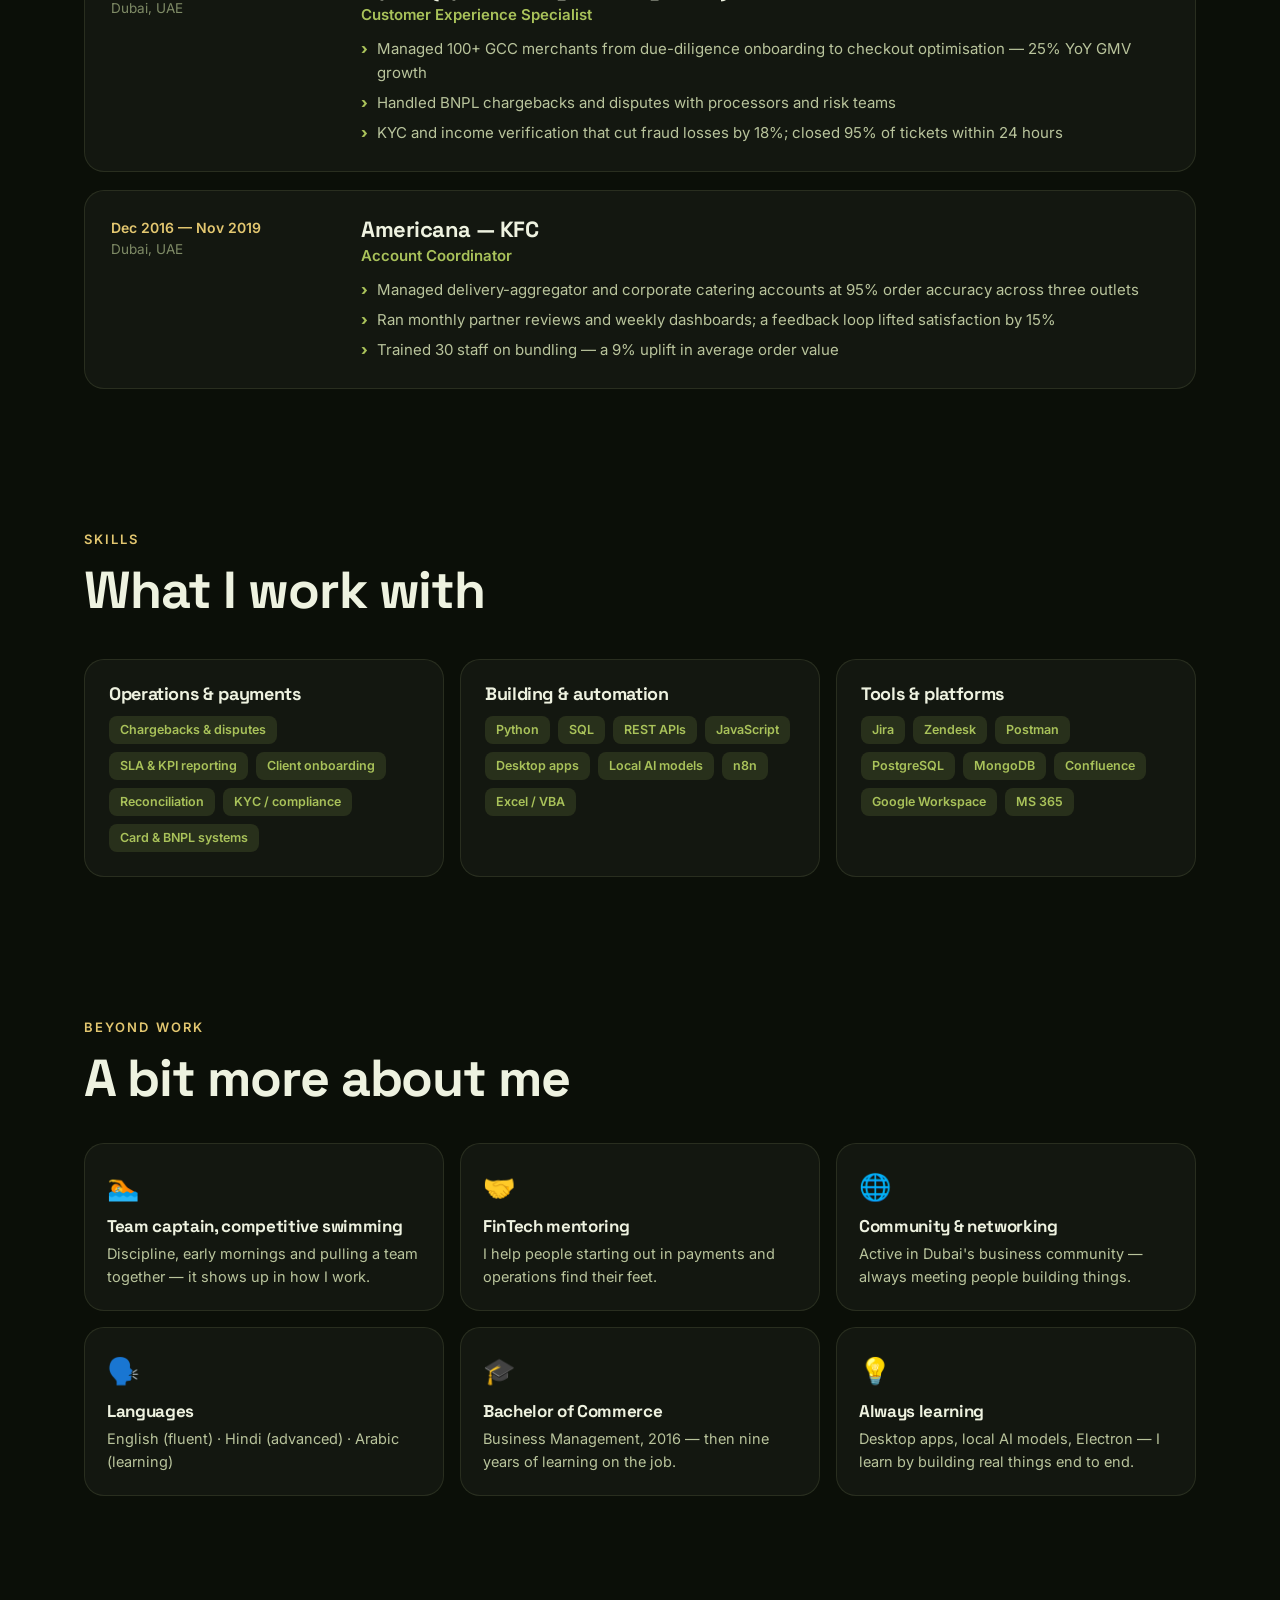
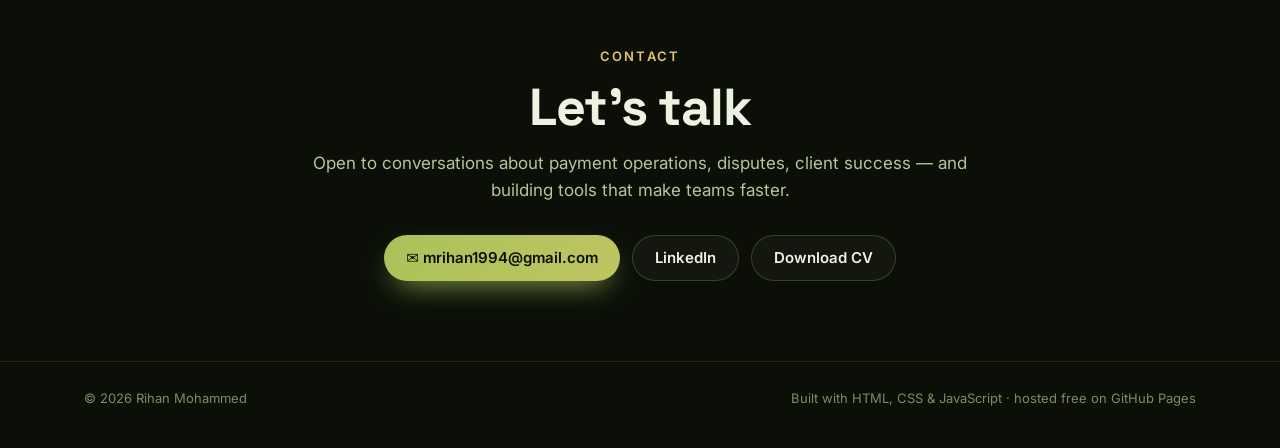
==== commit 7a7dc90d: "Add files via upload" ====
--- a/index.html
+++ b/index.html
@@ -4,7 +4,7 @@
 <meta charset="utf-8">
 <meta name="viewport" content="width=device-width, initial-scale=1">
 <title>Rihan Mohammed · Operations, Payments & Automation</title>
-<meta name="description" content="Rihan Mohammed — Operations & Payments specialist in Dubai who builds the tools his team runs on: desktop apps, automation and a private AI assistant.">
+<meta name="description" content="Rihan Mohammed — Operations & Payments specialist in Dubai: chargebacks, client operations, escalations, reporting — and builds the tools the team runs on.">
 <meta property="og:title" content="Rihan Mohammed · Operations, Payments & Automation">
 <meta property="og:description" content="I run payment operations — and build the tools my team runs on.">
 <meta name="theme-color" content="#0b0f08">
@@ -19,7 +19,7 @@
 <header class="nav" id="nav">
   <div class="wrap">
     <a href="#top" class="mono" aria-label="Back to top">RM</a>
-    <nav class="links"><a href="#about">About</a><a href="#work">Work</a><a href="#personal">Personal</a><a href="#experience">Experience</a><a href="#skills">Skills</a><a href="#contact">Contact</a></nav>
+    <nav class="links"><a href="#about">About</a><a href="#what">What I do</a><a href="#work">Built</a><a href="#personal">Personal</a><a href="#experience">Experience</a><a href="#skills">Skills</a><a href="#contact">Contact</a></nav>
     <div class="right" style="display:flex;gap:10px;align-items:center">
       <button class="toggle" id="theme" aria-label="Switch dark / light mode" title="Dark / light mode">
         <svg class="i-moon" viewBox="0 0 24 24" fill="none" stroke="currentColor" stroke-width="2"><path d="M12 3a6 6 0 0 0 9 9 9 9 0 1 1-9-9z"/></svg>
@@ -37,17 +37,19 @@
   <div class="wrap">
     <div class="hero-text">
       <div class="eyebrow"><i></i>Operations · Payments · Automation</div>
-      <h1>Rihan<br><span>Mohammed</span></h1>
-      <p class="lead">I run payment operations — and build the tools my team runs on.</p>
+      <h1 class="name"><span class="nm" data-t="Rihan">Rihan</span><br><span class="nm grad" data-t="Mohammed">Mohammed</span></h1>
+      <p class="lead">I keep card payments running for 40+ business clients — chargebacks, escalations, reconciliation, reporting — and I build the tools my team runs on.</p>
       <div class="cta">
-        <a class="btn primary" href="#work">See what I've built</a>
+        <a class="btn primary" href="#what">See what I do</a>
         <a class="btn" href="assets/Rihan-Mohammed-CV.pdf" target="_blank" rel="noopener">Download CV</a>
       </div>
-      <div class="chips"><span class="chip">Dubai, UAE</span><span class="chip">9+ years in fintech &amp; operations</span><span class="chip">Python · APIs · Desktop apps · AI</span></div>
+      <div class="chips"><span class="chip">Dubai, UAE</span><span class="chip">9+ years in fintech &amp; operations</span><span class="chip">Payments · Disputes · Automation · AI</span></div>
     </div>
   </div>
   <div class="hint" id="hint">✦ Move your mouse — every <b>spark</b> is a payment. Click to send a burst.</div>
 </div>
+
+<div class="ticker" aria-label="Results in numbers"><div class="tk"><span><b>98%</b> SLA compliance</span><i>✦</i><span><b>60%</b> faster funding cycle</span><i>✦</i><span><b>30%</b> fewer escalations</span><i>✦</i><span><b>NPS</b> above 90</span><i>✦</i><span><b>98%</b> client retention</span><i>✦</i><span><b>40+</b> client accounts</span><i>✦</i><span><b>100+</b> merchants onboarded</span><i>✦</i><span><b>25%</b> YoY GMV growth</span><i>✦</i><span><b>18%</b> lower fraud losses</span><i>✦</i><span><b>15%</b> lift in card activation</span><i>✦</i><span><b>96</b> batch reports since July 2026</span><i>✦</i><span><b>30</b> staff trained</span><i>✦</i><span><b>98%</b> SLA compliance</span><i>✦</i><span><b>60%</b> faster funding cycle</span><i>✦</i><span><b>30%</b> fewer escalations</span><i>✦</i><span><b>NPS</b> above 90</span><i>✦</i><span><b>98%</b> client retention</span><i>✦</i><span><b>40+</b> client accounts</span><i>✦</i><span><b>100+</b> merchants onboarded</span><i>✦</i><span><b>25%</b> YoY GMV growth</span><i>✦</i><span><b>18%</b> lower fraud losses</span><i>✦</i><span><b>15%</b> lift in card activation</span><i>✦</i><span><b>96</b> batch reports since July 2026</span><i>✦</i><span><b>30</b> staff trained</span><i>✦</i></div></div>
 
 <!-- ============================== ABOUT ============================== -->
 <section id="about">
@@ -55,15 +57,28 @@
     <div class="rv">
       <div class="sec-k">About</div>
       <h2 class="sec-h">Operations person. Builder by habit.</h2>
-      <p class="sec-p">I've spent nine years in operations — from restaurant partnerships to buy-now-pay-later to card payments. Along the way I kept noticing the same thing: the work that slows a team down is usually repetitive, manual and easy to get wrong.</p>
+      <p class="sec-p">For nine years I've worked where the money actually moves — restaurant partnerships, buy-now-pay-later, and now card issuing. My day is clients, disputes, escalations, reconciliations and reports. Along the way I kept noticing the same thing: the work that slows a team down is usually repetitive, manual and easy to get wrong.</p>
       <p class="sec-p" style="margin-top:14px">So I started building the tools myself. Today I design and ship desktop apps, automations and even a private AI assistant that my team uses every day — keeping SLAs on track and giving people their time back.</p>
     </div>
     <div class="stats rv">
-      <div class="stat"><b>9+</b><span>years in fintech, BNPL &amp; operations</span></div>
-      <div class="stat"><b>3</b><span>desktop apps designed &amp; shipped</span></div>
-      <div class="stat"><b>10</b><span>bulk operations tasks automated in one app</span></div>
-      <div class="stat"><b>Mac + Win</b><span>one-click install for the whole team</span></div>
-    </div>
+      <div class="stat"><b data-count="9" data-suf="+">9+</b><span>years in fintech, BNPL &amp; operations</span></div>
+      <div class="stat"><b data-count="40" data-suf="+">40+</b><span>business client accounts I look after</span></div>
+      <div class="stat"><b data-count="98" data-suf="%">98%</b><span>SLA compliance on the service desk</span></div>
+      <div class="stat"><b data-count="3">3</b><span>desktop apps designed &amp; shipped</span></div>
+    </div>
+  </div>
+</section>
+
+<!-- ============================== WHAT I DO ============================== -->
+<section id="what">
+  <div class="wrap">
+    <div class="rv">
+      <div class="sec-k">What I do</div>
+      <h2 class="sec-h">The work behind every payment</h2>
+      <p class="sec-p">Tools are only part of my job. Most days I'm keeping clients' money moving, solving problems when it doesn't, and reporting on how we did.</p>
+    </div>
+    <div class="dogrid"><div class="do rv"><div class="di"><svg viewBox="0 0 24 24" fill="none" stroke="currentColor" stroke-width="1.8" stroke-linecap="round" stroke-linejoin="round"><path d="M12 3 4 6v6c0 4.5 3.4 8.3 8 9 4.6-.7 8-4.5 8-9V6z"/><path d="m9 12 2 2 4-4"/></svg></div><h3>Chargebacks &amp; disputes</h3><p>I lead the full chargeback process across card schemes — investigation, evidence, representment and resolution — with monthly analytics for leadership.</p><span class="dm">End to end</span></div><div class="do rv"><div class="di"><svg viewBox="0 0 24 24" fill="none" stroke="currentColor" stroke-width="1.8" stroke-linecap="round" stroke-linejoin="round"><circle cx="9" cy="8" r="3.2"/><path d="M3 20c0-3.3 2.7-6 6-6s6 2.7 6 6"/><circle cx="17" cy="9" r="2.5"/><path d="M16 14.2c2.8.3 5 2.7 5 5.8"/></svg></div><h3>Client operations</h3><p>Daily workflows and the service desk for 40+ programme-manager accounts: onboarding, requests, incidents and follow-ups.</p><span class="dm">98% SLA</span></div><div class="do rv"><div class="di"><svg viewBox="0 0 24 24" fill="none" stroke="currentColor" stroke-width="1.8" stroke-linecap="round" stroke-linejoin="round"><path d="M13 2 4 14h7l-1 8 9-12h-7z"/></svg></div><h3>Escalations</h3><p>Real-time escalations across payment flows, KYC, scheme declines and fraud alerts — calm, fast and owned until closed.</p><span class="dm">−30% escalations</span></div><div class="do rv"><div class="di"><svg viewBox="0 0 24 24" fill="none" stroke="currentColor" stroke-width="1.8" stroke-linecap="round" stroke-linejoin="round"><path d="M4 8h14l-3-3M20 16H6l3 3"/></svg></div><h3>Funding &amp; reconciliation</h3><p>Fund loads, transfers and recurring reconciliations — moved from manual steps to checked, automated runs.</p><span class="dm">60% faster</span></div><div class="do rv"><div class="di"><svg viewBox="0 0 24 24" fill="none" stroke="currentColor" stroke-width="1.8" stroke-linecap="round" stroke-linejoin="round"><path d="M4 20V10M10 20V4M16 20v-7M22 20H2"/></svg></div><h3>Reporting for leadership</h3><p>Daily SLA scorecards, decline reports and monthly / quarterly business review decks that turn data into decisions.</p><span class="dm">+15% card activation</span></div><div class="do rv"><div class="di"><svg viewBox="0 0 24 24" fill="none" stroke="currentColor" stroke-width="1.8" stroke-linecap="round" stroke-linejoin="round"><path d="M2 12s3.6-7 10-7 10 7 10 7-3.6 7-10 7S2 12 2 12z"/><circle cx="12" cy="12" r="3"/></svg></div><h3>Compliance &amp; risk</h3><p>Audit controls with product, compliance and finance (CB UAE, PCI DSS), plus KYC and fraud checks that protect clients.</p><span class="dm">−18% fraud losses</span></div><div class="do rv"><div class="di"><svg viewBox="0 0 24 24" fill="none" stroke="currentColor" stroke-width="1.8" stroke-linecap="round" stroke-linejoin="round"><path d="M3 9l2-5h14l2 5M4 9v11h16V9M3 9h18M9 20v-6h6v6"/></svg></div><h3>Merchant growth</h3><p>At a BNPL company I took 100+ GCC merchants from due diligence and onboarding through checkout optimisation.</p><span class="dm">+25% GMV</span></div><div class="do rv"><div class="di"><svg viewBox="0 0 24 24" fill="none" stroke="currentColor" stroke-width="1.8" stroke-linecap="round" stroke-linejoin="round"><circle cx="12" cy="7" r="4"/><path d="M5 21c0-3.9 3.1-7 7-7s7 3.1 7 7"/><path d="M17 4l2-2M19 8h2"/></svg></div><h3>Training &amp; mentoring</h3><p>I train teams and new joiners, write the playbooks, and mentor people moving into fintech.</p><span class="dm">30 staff trained</span></div></div>
+    <div class="how rv"><div class="how-k">How I work</div><div class="hwrow"><div class="hw"><span>01</span><b>Notice</b><p>I do the work myself first, so I see exactly where time and mistakes go.</p></div><div class="hw"><span>02</span><b>Fix the process</b><p>Clear steps, checklists and SLAs — before any code.</p></div><div class="hw"><span>03</span><b>Automate</b><p>Then I build the tool: scripts, desktop apps, AI where it helps.</p></div><div class="hw"><span>04</span><b>Hand it over</b><p>One-click installs, simple screens and training, so the whole team uses it.</p></div></div></div>
   </div>
 </section>
 
@@ -72,21 +87,26 @@
   <div class="wrap">
     <div class="rv">
       <div class="sec-k">Selected work</div>
-      <h2 class="sec-h">Tools I built for operations teams</h2>
-      <p class="sec-p">Each one started as a real everyday problem. The screenshots below use made-up sample data — the companies, people and numbers are fictional.</p>
+      <h2 class="sec-h">Tools I built for my team</h2>
+      <p class="sec-p">Each one started as a real everyday problem in my own work. The pictures slide by themselves — tap any of them to see it full screen. All of it is made-up sample data.</p>
       <div class="note">🔒 Sample data only · no real clients, tickets or figures</div>
     </div>
 
     <!-- 01 Notifier -->
     <article class="proj rv">
       <div class="proj-media" id="nm">
-        <img id="nm-img" src="assets/shots/notifier-home.png" alt="Ops Notifier home screen with sample tickets" loading="lazy">
-        <div class="tabs">
-          <button class="on" data-src="assets/shots/notifier-home.png">Home</button>
-          <button data-src="assets/shots/notifier-ai.png">AI suggestion</button>
-          <button data-src="assets/shots/notifier-report.png">Team report</button>
-          <button data-src="assets/shots/notifier-noreply.png">No reply 24h+</button>
-          <button data-src="assets/shots/notifier-clients.png">Clients</button>
+        <div class="show" data-app="notifier" aria-roledescription="carousel">
+          <div class="track">
+            <figure class="sl"><img src="assets/shots/notifier-home.jpg" alt="Home — everything that needs you, in one place (sample data)" loading="lazy" decoding="async"><figcaption>Home — everything that needs you, in one place</figcaption></figure>
+            <figure class="sl"><img src="assets/shots/notifier-ai.jpg" alt="AI suggestion — next steps and a ready reply (sample data)" loading="lazy" decoding="async"><figcaption>AI suggestion — next steps and a ready reply</figcaption></figure>
+            <figure class="sl"><img src="assets/shots/notifier-noreply.jpg" alt="No reply 24h+ — nothing gets forgotten (sample data)" loading="lazy" decoding="async"><figcaption>No reply 24h+ — nothing gets forgotten</figcaption></figure>
+            <figure class="sl"><img src="assets/shots/notifier-report.jpg" alt="Team report — SLA met, breached, fastest to close (sample data)" loading="lazy" decoding="async"><figcaption>Team report — SLA met, breached, fastest to close</figcaption></figure>
+            <figure class="sl"><img src="assets/shots/notifier-clients.jpg" alt="Clients — every open ticket per client (sample data)" loading="lazy" decoding="async"><figcaption>Clients — every open ticket per client</figcaption></figure>
+            <figure class="sl"><img src="assets/shots/notifier-unassigned.jpg" alt="Unassigned — tickets nobody owns yet (sample data)" loading="lazy" decoding="async"><figcaption>Unassigned — tickets nobody owns yet</figcaption></figure>
+          </div>
+          <button class="sbtn prev" aria-label="Previous picture">‹</button><button class="sbtn next" aria-label="Next picture">›</button>
+          <button class="zoom" aria-label="Open full screen">⤢ <span>Full screen</span></button>
+          <div class="dots" role="tablist"></div>
         </div>
       </div>
       <div>
@@ -108,16 +128,18 @@
     <!-- 02 Bulk Run -->
     <article class="proj flip rv">
       <div class="proj-media">
-        <div class="mock">
-          <div class="mh"><span class="dots"><i></i><i></i><i></i></span>Pre-run checks · wallet_transfers_sample.xlsx</div>
-          <div class="ck"><span class="ok">✓</span><span>Connection to the platform</span><em>VPN on</em></div>
-          <div class="ck"><span class="ok">✓</span><span>File columns and every row</span><em>240 rows</em></div>
-          <div class="ck"><span class="ok">✓</span><span>No repeated references</span><em>0 found</em></div>
-          <div class="ck"><span class="ok">✓</span><span>Accounts exist and are active</span><em>240 / 240</em></div>
-          <div class="ck"><span class="ok wn">!</span><span>2 accounts are suspended — reviewed</span><em>ticked</em></div>
-          <div style="margin-top:14px;display:flex;justify-content:space-between;align-items:center"><b style="color:var(--text)">Running · row 148 of 240</b><span class="pill">⏸ Paused · waiting for internet</span></div>
-          <div class="bar"><i></i></div>
-          <div style="font-size:12px;color:var(--text3)">Resumes by itself when the connection is back — nothing is processed twice.</div>
+        <div class="show" data-app="bulkrun" aria-roledescription="carousel">
+          <div class="track">
+            <figure class="sl live" data-live="demo/bulkrun.html" data-dwell="15000"><div class="frame"><iframe data-src="demo/bulkrun.html" title="Bulk Run playing by itself — a sample wallet-transfer run" tabindex="-1" loading="lazy"></iframe></div><figcaption><span class="lv">● LIVE</span>Bulk Run playing by itself — a sample wallet-transfer run</figcaption></figure>
+            <figure class="sl"><img src="assets/shots/bulkrun-home.jpg" alt="Home — every bulk task one click away (sample data)" loading="lazy" decoding="async"><figcaption>Home — every bulk task one click away</figcaption></figure>
+            <figure class="sl"><img src="assets/shots/bulkrun-file.jpg" alt="Choose a file — checked and previewed instantly (sample data)" loading="lazy" decoding="async"><figcaption>Choose a file — checked and previewed instantly</figcaption></figure>
+            <figure class="sl"><img src="assets/shots/bulkrun-checks.jpg" alt="Pre-run checks — nothing runs until it's safe (sample data)" loading="lazy" decoding="async"><figcaption>Pre-run checks — nothing runs until it's safe</figcaption></figure>
+            <figure class="sl"><img src="assets/shots/bulkrun-paused.jpg" alt="Internet drops — the run pauses and carries on (sample data)" loading="lazy" decoding="async"><figcaption>Internet drops — the run pauses and carries on</figcaption></figure>
+            <figure class="sl"><img src="assets/shots/bulkrun-done.jpg" alt="Done — counts, Excel report and full history (sample data)" loading="lazy" decoding="async"><figcaption>Done — counts, Excel report and full history</figcaption></figure>
+          </div>
+          <button class="sbtn prev" aria-label="Previous picture">‹</button><button class="sbtn next" aria-label="Next picture">›</button>
+          <button class="zoom" aria-label="Open full screen">⤢ <span>Full screen</span></button>
+          <div class="dots" role="tablist"></div>
         </div>
       </div>
       <div>
@@ -177,31 +199,30 @@
     <div class="personal rv">
       <div class="proj" style="margin-top:0">
         <div class="proj-media">
-          <div class="mock">
-            <div class="mh"><span class="dots"><i></i><i></i><i></i></span>Billeaf · Corner Café (sample)</div>
-            <div class="pos">
-              <div class="grid">
-                <div class="item">Cappuccino<small>12.00</small></div><div class="item">Croissant<small>9.00</small></div><div class="item">Iced latte<small>15.00</small></div>
-                <div class="item">Bagel<small>11.00</small></div><div class="item">Water<small>3.00</small></div><div class="item">Brownie<small>10.00</small></div>
-              </div>
-              <div class="bill"><b style="color:var(--text)">Bill #1042</b>
-                <div class="l"><span>2 × Cappuccino</span><span>24.00</span></div><div class="l"><span>1 × Croissant</span><span>9.00</span></div>
-                <div class="l"><span>VAT 5%</span><span>1.65</span></div><div class="l t"><span>Total</span><span>34.65</span></div></div>
-            </div>
-            <div style="margin-top:12px;font-size:12px;color:var(--text3)">🎓 Training mode: a guided walkthrough for new staff</div>
+          <div class="show" data-app="billeaf" aria-roledescription="carousel">
+          <div class="track">
+            <figure class="sl"><img src="assets/shots/billeaf-billing.jpg" alt="Billing — tap items, the bill builds itself (sample data)" loading="lazy" decoding="async"><figcaption>Billing — tap items, the bill builds itself</figcaption></figure>
+            <figure class="sl"><img src="assets/shots/billeaf-pay.jpg" alt="Charge — cash, card, split or pay later (sample data)" loading="lazy" decoding="async"><figcaption>Charge — cash, card, split or pay later</figcaption></figure>
+            <figure class="sl"><img src="assets/shots/billeaf-reports.jpg" alt="Reports — sales, profit and VAT by day (sample data)" loading="lazy" decoding="async"><figcaption>Reports — sales, profit and VAT by day</figcaption></figure>
+            <figure class="sl"><img src="assets/shots/billeaf-products.jpg" alt="Menu items — prices, margins and tax (sample data)" loading="lazy" decoding="async"><figcaption>Menu items — prices, margins and tax</figcaption></figure>
+            <figure class="sl"><img src="assets/shots/billeaf-sales.jpg" alt="Sales history — every bill, searchable (sample data)" loading="lazy" decoding="async"><figcaption>Sales history — every bill, searchable</figcaption></figure>
           </div>
+          <button class="sbtn prev" aria-label="Previous picture">‹</button><button class="sbtn next" aria-label="Next picture">›</button>
+          <button class="zoom" aria-label="Open full screen">⤢ <span>Full screen</span></button>
+          <div class="dots" role="tablist"></div>
+        </div>
         </div>
         <div>
           <div class="num">PERSONAL · DESKTOP APP</div>
           <h3>Billeaf — billing &amp; POS for small shops</h3>
           <p>A project I built to learn desktop software from start to finish: a simple billing and point-of-sale app for small merchants.</p>
           <ul class="feat">
-            <li>Products, customers, bills and daily totals — works offline</li>
+            <li>Billing, cash / card / split payments, VAT invoices and daily reports — works offline</li>
             <li>Free trial with licence activation</li>
             <li>A guided training mode to teach new staff, with resume or start over</li>
           </ul>
           <p style="font-size:14.5px"><b style="color:var(--text)">What I learned:</b> JavaScript, Electron desktop apps, local databases, licensing, and designing for people who aren't technical.</p>
-          <div class="tags" style="margin-top:14px"><span class="tag">JavaScript</span><span class="tag">Electron</span><span class="tag">SQLite</span><span class="tag">UX for non-technical users</span></div>
+          <div class="tags" style="margin-top:14px"><span class="tag">JavaScript</span><span class="tag">Electron</span><span class="tag">SQLite</span><span class="tag">Multi-country tax</span><span class="tag">UX for non-technical users</span></div>
         </div>
       </div>
     </div>
@@ -215,18 +236,19 @@
     <div class="timeline">
       <div class="job rv"><div><div class="when">May 2023 — Present</div><div class="where">Dubai, UAE</div></div>
         <div><h3>NymCard Payments</h3><h4>Operations Specialist</h4>
-          <ul><li>Run daily operations and service desk for 40+ business clients on a card-issuing platform</li>
-            <li>Lead the chargeback and dispute process across card schemes</li>
-            <li>Designed and built the team's internal tools: Ops Notifier, Operations Bulk Run and a private AI assistant</li>
-            <li>Automate statements, reconciliation and reporting with Python and SQL</li></ul></div></div>
+          <ul><li>Run daily workflows and the service desk for 40+ programme-manager accounts at 98% SLA compliance</li>
+            <li>Lead the end-to-end chargeback process across card schemes, with monthly analytics for executives</li>
+            <li>Own real-time escalations (payments, KYC, scheme declines, fraud) — escalations down 30%, NPS above 90, 98% client retention</li>
+            <li>Python / SQL automation cut the funding-cycle time by 60%; built Ops Notifier, Operations Bulk Run and a private AI assistant</li>
+            <li>SLA scorecards and MMR / QBR decks (15% lift in card activation); audit controls for CB UAE and PCI DSS</li></ul></div></div>
       <div class="job rv"><div><div class="when">Feb 2021 — May 2023</div><div class="where">Dubai, UAE</div></div>
         <div><h3>Zip.co (Spotii — Buy Now Pay Later)</h3><h4>Customer Experience Specialist</h4>
-          <ul><li>Onboarded and grew 100+ merchants across the GCC</li><li>Handled BNPL chargebacks and disputes with processors and risk teams</li>
-            <li>Verified KYC for BNPL applicants, reducing fraud losses</li></ul></div></div>
+          <ul><li>Managed 100+ GCC merchants from due-diligence onboarding to checkout optimisation — 25% YoY GMV growth</li><li>Handled BNPL chargebacks and disputes with processors and risk teams</li>
+            <li>KYC and income verification that cut fraud losses by 18%; closed 95% of tickets within 24 hours</li></ul></div></div>
       <div class="job rv"><div><div class="when">Dec 2016 — Nov 2019</div><div class="where">Dubai, UAE</div></div>
         <div><h3>Americana — KFC</h3><h4>Account Coordinator</h4>
-          <ul><li>Managed delivery-aggregator and corporate catering accounts across three outlets</li><li>Ran monthly business reviews and performance dashboards</li>
-            <li>Trained 30 staff on upselling, lifting average order value</li></ul></div></div>
+          <ul><li>Managed delivery-aggregator and corporate catering accounts at 95% order accuracy across three outlets</li><li>Ran monthly partner reviews and weekly dashboards; a feedback loop lifted satisfaction by 15%</li>
+            <li>Trained 30 staff on bundling — a 9% uplift in average order value</li></ul></div></div>
     </div>
   </div>
 </section>
@@ -243,12 +265,27 @@
   </div>
 </section>
 
+<!-- ============================== BEYOND WORK ============================== -->
+<section id="beyond">
+  <div class="wrap">
+    <div class="rv"><div class="sec-k">Beyond work</div><h2 class="sec-h">A bit more about me</h2></div>
+    <div class="bygrid">
+      <div class="by rv"><div class="be">🏊</div><h3>Team captain, competitive swimming</h3><p>Discipline, early mornings and pulling a team together — it shows up in how I work.</p></div>
+      <div class="by rv"><div class="be">🤝</div><h3>FinTech mentoring</h3><p>I help people starting out in payments and operations find their feet.</p></div>
+      <div class="by rv"><div class="be">🌐</div><h3>Community &amp; networking</h3><p>Active in Dubai's business community — always meeting people building things.</p></div>
+      <div class="by rv"><div class="be">🗣️</div><h3>Languages</h3><p>English (fluent) · Hindi (advanced) · Arabic (learning)</p></div>
+      <div class="by rv"><div class="be">🎓</div><h3>Bachelor of Commerce</h3><p>Business Management, 2016 — then nine years of learning on the job.</p></div>
+      <div class="by rv"><div class="be">💡</div><h3>Always learning</h3><p>Desktop apps, local AI models, Electron — I learn by building real things end to end.</p></div>
+    </div>
+  </div>
+</section>
+
 <!-- ============================== CONTACT ============================== -->
 <section class="contact" id="contact">
   <div class="wrap rv">
     <div class="sec-k">Contact</div>
     <h2 class="sec-h">Let's talk</h2>
-    <p class="sec-p">Open to conversations about operations, payments and building tools that make teams faster.</p>
+    <p class="sec-p">Open to conversations about payment operations, disputes, client success — and building tools that make teams faster.</p>
     <div class="cta">
       <a class="btn primary" href="mailto:mrihan1994@gmail.com">✉ mrihan1994@gmail.com</a>
       <a class="btn" href="https://www.linkedin.com/in/rihan-mohammed" target="_blank" rel="noopener">LinkedIn</a>
--- a/styles.css
+++ b/styles.css
@@ -13,8 +13,9 @@
   --text: #23290f; --text2: #4c5530; --text3: #7a8058;
   --olive: #4f6420; --olive2: #6d8530; --olive-soft: rgba(79,100,32,.10); --gold: #a77b1c; --gold-soft: rgba(167,123,28,.12);
   --shadow: 0 30px 70px -34px rgba(60,70,30,.45);
-  --g-star: #4d6024; --g-star2: #7d9a3a; --g-gold: #b8861c; --g-path: rgba(79,100,32,.12);
-  --g-glow: rgba(126,154,58,.20); --g-glow2: rgba(176,131,31,.10);
+  /* galaxy in light mode: shiny burgundy with rose-gold payments */
+  --g-star: #6e1030; --g-star2: #a3244f; --g-gold: #c9785a; --g-path: rgba(110,16,48,.17);
+  --g-glow: rgba(125,18,52,.22); --g-glow2: rgba(222,140,110,.20);
 }
 * { box-sizing: border-box; margin: 0; padding: 0; }
 html { scroll-behavior: smooth; }
@@ -54,7 +55,19 @@
 .eyebrow i { width: 8px; height: 8px; border-radius: 50%; background: var(--gold); box-shadow: 0 0 14px var(--gold); animation: blink 2.4s infinite; }
 @keyframes blink { 50% { opacity: .35; } }
 .hero h1 { font-size: clamp(46px, 7.4vw, 92px); margin: 18px 0 18px; }
-.hero h1 span { background: linear-gradient(120deg, var(--olive), var(--gold)); -webkit-background-clip: text; background-clip: text; color: transparent; }
+.hero h1 .grad { background: linear-gradient(120deg, var(--olive), var(--gold)); -webkit-background-clip: text; background-clip: text; color: transparent; }
+/* a soft light that travels along the outline of the name (like the iPhone photo "lift" edge) */
+.name .nm { position: relative; display: inline-block; --edge: #f3dc8c; }
+.name .nm::after { content: attr(data-t); content: attr(data-t) / ""; position: absolute; inset: -.6em; padding: .6em; pointer-events: none; color: transparent; background: none;
+  -webkit-text-fill-color: transparent; -webkit-text-stroke: 1.6px var(--edge);
+  filter: drop-shadow(0 0 2px var(--edge)) drop-shadow(0 0 9px color-mix(in srgb, var(--gold) 75%, transparent)) drop-shadow(0 0 14px color-mix(in srgb, var(--olive) 45%, transparent));
+  -webkit-mask-image: linear-gradient(105deg, rgba(0,0,0,.07) 0%, rgba(0,0,0,.07) 34%, #000 45%, #000 49%, rgba(0,0,0,.07) 60%, rgba(0,0,0,.07) 100%);
+          mask-image: linear-gradient(105deg, rgba(0,0,0,.07) 0%, rgba(0,0,0,.07) 34%, #000 45%, #000 49%, rgba(0,0,0,.07) 60%, rgba(0,0,0,.07) 100%);
+  -webkit-mask-size: 300% 100%; mask-size: 300% 100%; -webkit-mask-repeat: no-repeat; mask-repeat: no-repeat;
+  animation: edge 5.5s cubic-bezier(.45,.05,.35,1) infinite; }
+.name .nm.grad::after { animation-delay: .55s; }
+@keyframes edge { 0% { -webkit-mask-position: 100% 0; mask-position: 100% 0; } 70%, 100% { -webkit-mask-position: 0% 0; mask-position: 0% 0; } }
+:root[data-theme="light"] .name .nm { --edge: #b0305c; }
 .lead { font-size: clamp(17px, 2vw, 21px); color: var(--text2); max-width: 540px; }
 .hero .cta { display: flex; gap: 12px; margin-top: 32px; flex-wrap: wrap; }
 .chips { display: flex; gap: 10px; flex-wrap: wrap; margin-top: 30px; }
@@ -76,7 +89,8 @@
 .stat span { font-size: 14px; color: var(--text2); }
 
 /* ---------- projects ---------- */
-.proj { display: grid; grid-template-columns: 1fr 1fr; gap: 54px; align-items: center; margin-top: 70px; }
+.proj { display: grid; grid-template-columns: minmax(0, 1.45fr) minmax(0, 1fr); gap: 48px; align-items: center; margin-top: 70px; }
+.proj.flip { grid-template-columns: minmax(0, 1fr) minmax(0, 1.45fr); }
 .proj.flip .proj-media { order: 2; }
 .proj-media { position: relative; border-radius: 22px; padding: 10px; border: 1px solid var(--line2); background: linear-gradient(140deg, var(--olive-soft), var(--gold-soft)); box-shadow: var(--shadow); }
 .proj-media img { border-radius: 14px; width: 100%; }
@@ -151,10 +165,88 @@
 footer { border-top: 1px solid var(--line); padding: 26px 0 40px; color: var(--text3); font-size: 13px; }
 footer .wrap { display: flex; justify-content: space-between; gap: 10px; flex-wrap: wrap; }
 
+/* ---------- results ticker (scrolls forever, like a payment terminal feed) ---------- */
+.ticker { position: relative; z-index: 3; overflow: hidden; border-block: 1px solid var(--line2); background: color-mix(in srgb, var(--bg2) 85%, transparent);
+  -webkit-mask-image: linear-gradient(90deg, transparent, #000 8%, #000 92%, transparent); mask-image: linear-gradient(90deg, transparent, #000 8%, #000 92%, transparent); }
+.tk { display: flex; width: max-content; gap: 26px; padding: 16px 0; animation: tick 60s linear infinite; white-space: nowrap; font-size: 15px; color: var(--text2); }
+.tk span b { font-family: "Space Grotesk"; color: var(--olive); font-size: 18px; margin-right: 4px; }
+.tk i { color: var(--gold); font-style: normal; opacity: .7; }
+.ticker:hover .tk { animation-play-state: paused; }
+@keyframes tick { to { transform: translateX(-50%); } }
+
+/* ---------- what I do ---------- */
+.dogrid { margin-top: 40px; display: grid; grid-template-columns: repeat(4, minmax(0, 1fr)); gap: 16px; }
+.do { position: relative; padding: 24px 22px 22px; border-radius: 20px; border: 1px solid var(--line); background: var(--card); overflow: hidden; transition: transform .25s, border-color .25s; }
+.do::before { content: ""; position: absolute; inset: -1px; border-radius: inherit; padding: 1px; background: conic-gradient(from var(--ang, 0deg), transparent 0 70%, var(--gold), var(--olive), transparent 100%);
+  -webkit-mask: linear-gradient(#000 0 0) content-box, linear-gradient(#000 0 0); -webkit-mask-composite: xor; mask-composite: exclude; opacity: 0; transition: opacity .3s; }
+.do:hover { transform: translateY(-4px); border-color: transparent; } .do:hover::before { opacity: 1; animation: spinb 3s linear infinite; }
+@property --ang { syntax: "<angle>"; initial-value: 0deg; inherits: false; }
+@keyframes spinb { to { --ang: 360deg; } }
+.di { width: 42px; height: 42px; border-radius: 12px; display: grid; place-items: center; background: var(--olive-soft); color: var(--olive); margin-bottom: 14px; }
+.di svg { width: 22px; height: 22px; }
+.do h3 { font-size: 18px; margin-bottom: 8px; } .do p { font-size: 14.5px; color: var(--text2); }
+.dm { display: inline-block; margin-top: 14px; font-size: 12.5px; font-weight: 700; padding: 4px 10px; border-radius: 999px; background: var(--gold-soft); color: var(--gold); }
+.how { margin-top: 26px; padding: 26px; border-radius: 22px; border: 1px solid var(--line2); background: linear-gradient(120deg, var(--olive-soft), transparent 55%, var(--gold-soft)); }
+.how-k { font-size: 12.5px; font-weight: 700; letter-spacing: .16em; text-transform: uppercase; color: var(--olive); margin-bottom: 14px; }
+.hwrow { display: grid; grid-template-columns: repeat(4, minmax(0, 1fr)); gap: 18px; counter-reset: s; }
+.hw { position: relative; padding-left: 4px; }
+.hw span { font-family: "Space Grotesk"; font-size: 28px; font-weight: 700; color: var(--gold); opacity: .85; }
+.hw b { display: block; font-size: 16px; margin: 2px 0 4px; color: var(--text); } .hw p { font-size: 14px; color: var(--text2); }
+.hw:not(:last-child)::after { content: "→"; position: absolute; right: -14px; top: 6px; color: var(--olive); opacity: .7; font-size: 18px; }
+
+/* ---------- beyond work ---------- */
+.bygrid { margin-top: 36px; display: grid; grid-template-columns: repeat(3, minmax(0, 1fr)); gap: 16px; }
+.by { padding: 22px; border-radius: 20px; border: 1px solid var(--line); background: var(--card); }
+.be { font-size: 26px; margin-bottom: 10px; } .by h3 { font-size: 17px; margin-bottom: 6px; } .by p { font-size: 14.5px; color: var(--text2); }
+
+/* ---------- slideshow ---------- */
+.show { position: relative; border-radius: 14px; overflow: hidden; aspect-ratio: 16 / 10; background: var(--bg2); cursor: zoom-in; touch-action: pan-y; }
+.show .track { position: absolute; inset: 0; }
+.sl { position: absolute; inset: 0; margin: 0; opacity: 0; transition: opacity .7s ease; }
+.sl.on { opacity: 1; z-index: 1; }
+.sl img { width: 100%; height: 100%; object-fit: cover; object-position: top left; border-radius: 0 !important; transform: scale(1.0); transform-origin: 50% 40%; }
+.sl.on img { animation: kb 6s ease-out both; }
+@keyframes kb { from { transform: scale(1.0); } to { transform: scale(1.035); } }
+.sl figcaption { position: absolute; left: 0; right: 0; bottom: 0; padding: 30px 16px 34px; font-size: 13.5px; font-weight: 600; color: #fff;
+  background: linear-gradient(transparent, rgba(0,0,0,.72)); text-shadow: 0 1px 2px rgba(0,0,0,.5); }
+.sl .lv { display: inline-block; margin-right: 8px; padding: 1px 8px; border-radius: 6px; background: #d63a3a; font-size: 11px; letter-spacing: .08em; animation: blink 1.6s infinite; }
+.sl .frame { position: absolute; inset: 0; overflow: hidden; }
+.sl iframe { position: absolute; left: 0; top: 0; width: 1440px; height: 900px; border: 0; transform-origin: 0 0; pointer-events: none; background: #fff; }
+.sbtn { position: absolute; top: 50%; z-index: 3; width: 38px; height: 38px; margin-top: -19px; border-radius: 50%; border: 0; cursor: pointer; font-size: 24px; line-height: 1;
+  color: #fff; background: rgba(0,0,0,.42); backdrop-filter: blur(6px); opacity: 0; transition: opacity .2s; }
+.sbtn.prev { left: 10px; } .sbtn.next { right: 10px; }
+.show:hover .sbtn, .show:focus-within .sbtn { opacity: 1; }
+.zoom { position: absolute; top: 10px; right: 10px; z-index: 3; border: 0; border-radius: 999px; padding: 5px 11px; font: inherit; font-size: 12px; font-weight: 600; cursor: pointer;
+  color: #fff; background: rgba(0,0,0,.45); backdrop-filter: blur(6px); }
+.dots { position: absolute; left: 0; right: 0; bottom: 12px; z-index: 3; display: flex; gap: 6px; justify-content: center; }
+.dots button { position: relative; width: 22px; height: 4px; padding: 0; border: 0; border-radius: 4px; background: rgba(255,255,255,.35); cursor: pointer; overflow: hidden; }
+.dots button.on { width: 38px; }
+.dots button i { position: absolute; inset: 0; transform-origin: left; transform: scaleX(0); background: #fff; }
+.dots button.done i { transform: scaleX(1); }
+.dots button.on i { animation: fill var(--dur, 3.8s) linear forwards; }
+.show.paused .dots button.on i { animation-play-state: paused; }
+@keyframes fill { to { transform: scaleX(1); } }
+
+/* ---------- full-screen viewer ---------- */
+.lb { position: fixed; inset: 0; z-index: 100; display: flex; flex-direction: column; background: rgba(6,8,4,.94); backdrop-filter: blur(8px); opacity: 0; pointer-events: none; transition: opacity .25s; }
+.lb.open { opacity: 1; pointer-events: auto; }
+.lb-top { display: flex; align-items: center; gap: 12px; padding: 12px 16px; color: #eee; font-size: 14px; }
+.lb-top .cap { flex: 1; min-width: 0; overflow: hidden; text-overflow: ellipsis; white-space: nowrap; } .lb-top .n { color: #aaa; font-variant-numeric: tabular-nums; }
+.lb button { border: 0; cursor: pointer; color: #fff; background: rgba(255,255,255,.12); border-radius: 999px; font: inherit; }
+.lb-top button { padding: 7px 14px; font-size: 13px; }
+.lb-stage { position: relative; flex: 1; min-height: 0; display: flex; align-items: center; justify-content: center; padding: 0 64px 20px; }
+.lb-stage img { max-width: 100%; max-height: 100%; border-radius: 10px; box-shadow: 0 20px 80px rgba(0,0,0,.6); cursor: zoom-in; }
+.lb-stage.big { overflow: auto; display: block; padding: 0 16px 20px; } .lb-stage.big img { max-width: none; max-height: none; width: 200%; cursor: zoom-out; }
+.lb-stage .lframe { position: relative; width: min(100%, calc((100vh - 110px) * 1.6)); aspect-ratio: 16 / 10; border-radius: 10px; overflow: hidden; box-shadow: 0 20px 80px rgba(0,0,0,.6); }
+.lb-stage .lframe iframe { position: absolute; left: 0; top: 0; width: 1440px; height: 900px; border: 0; transform-origin: 0 0; background: #fff; }
+.lb-nav { position: absolute; top: 50%; width: 46px; height: 46px; margin-top: -23px; font-size: 28px !important; line-height: 1; }
+.lb-nav.prev { left: 10px; } .lb-nav.next { right: 10px; }
+.lb-stage.big .lb-nav { position: fixed; }
+
 /* ---------- reveal on scroll ---------- */
 .rv { opacity: 0; transform: translateY(26px); transition: opacity .8s ease, transform .8s ease; }
 .rv.in { opacity: 1; transform: none; }
-@media (prefers-reduced-motion: reduce) { .rv { opacity: 1; transform: none; transition: none; } .bar i, .eyebrow i { animation: none; } html { scroll-behavior: auto; } }
+@media (prefers-reduced-motion: reduce) { .rv { opacity: 1; transform: none; transition: none; } .bar i, .eyebrow i, .name .nm::after, .tk, .sl.on img, .sl .lv { animation: none; } html { scroll-behavior: auto; } }
 
 /* ---------- phones and tablets ---------- */
 @media (max-width: 900px) {
@@ -164,9 +256,18 @@
   .proj.flip .proj-media { order: 0; }
   .job { grid-template-columns: 1fr; gap: 10px; }
   .skills { grid-template-columns: minmax(0, 1fr); }
+  .dogrid { grid-template-columns: repeat(2, minmax(0, 1fr)); gap: 12px; } .do { padding: 18px 16px; } .do p { font-size: 13.5px; }
+  .hwrow { grid-template-columns: repeat(2, minmax(0, 1fr)); } .hw::after { display: none; }
+  .bygrid { grid-template-columns: repeat(2, minmax(0, 1fr)); gap: 12px; }
+  .proj.flip { grid-template-columns: 1fr; }
+  .sbtn { opacity: 1; width: 32px; height: 32px; margin-top: -16px; font-size: 20px; } .zoom span { display: none; }
+  .sl figcaption { font-size: 12px; padding: 24px 12px 28px; }
+  .lb-stage { padding: 0 8px 16px; } .lb-nav { top: auto; bottom: 24px; }
   .hero { align-items: flex-end; padding-bottom: 90px; }
   .hint { left: 16px; right: auto; bottom: 22px; }
   .pos { grid-template-columns: 1fr; }
   .personal { padding: 22px; }
   .wrap { padding: 0 16px; }
 }
+
+@media (max-width: 520px) { .dogrid, .bygrid { grid-template-columns: minmax(0, 1fr); } .hwrow { grid-template-columns: minmax(0, 1fr); } }
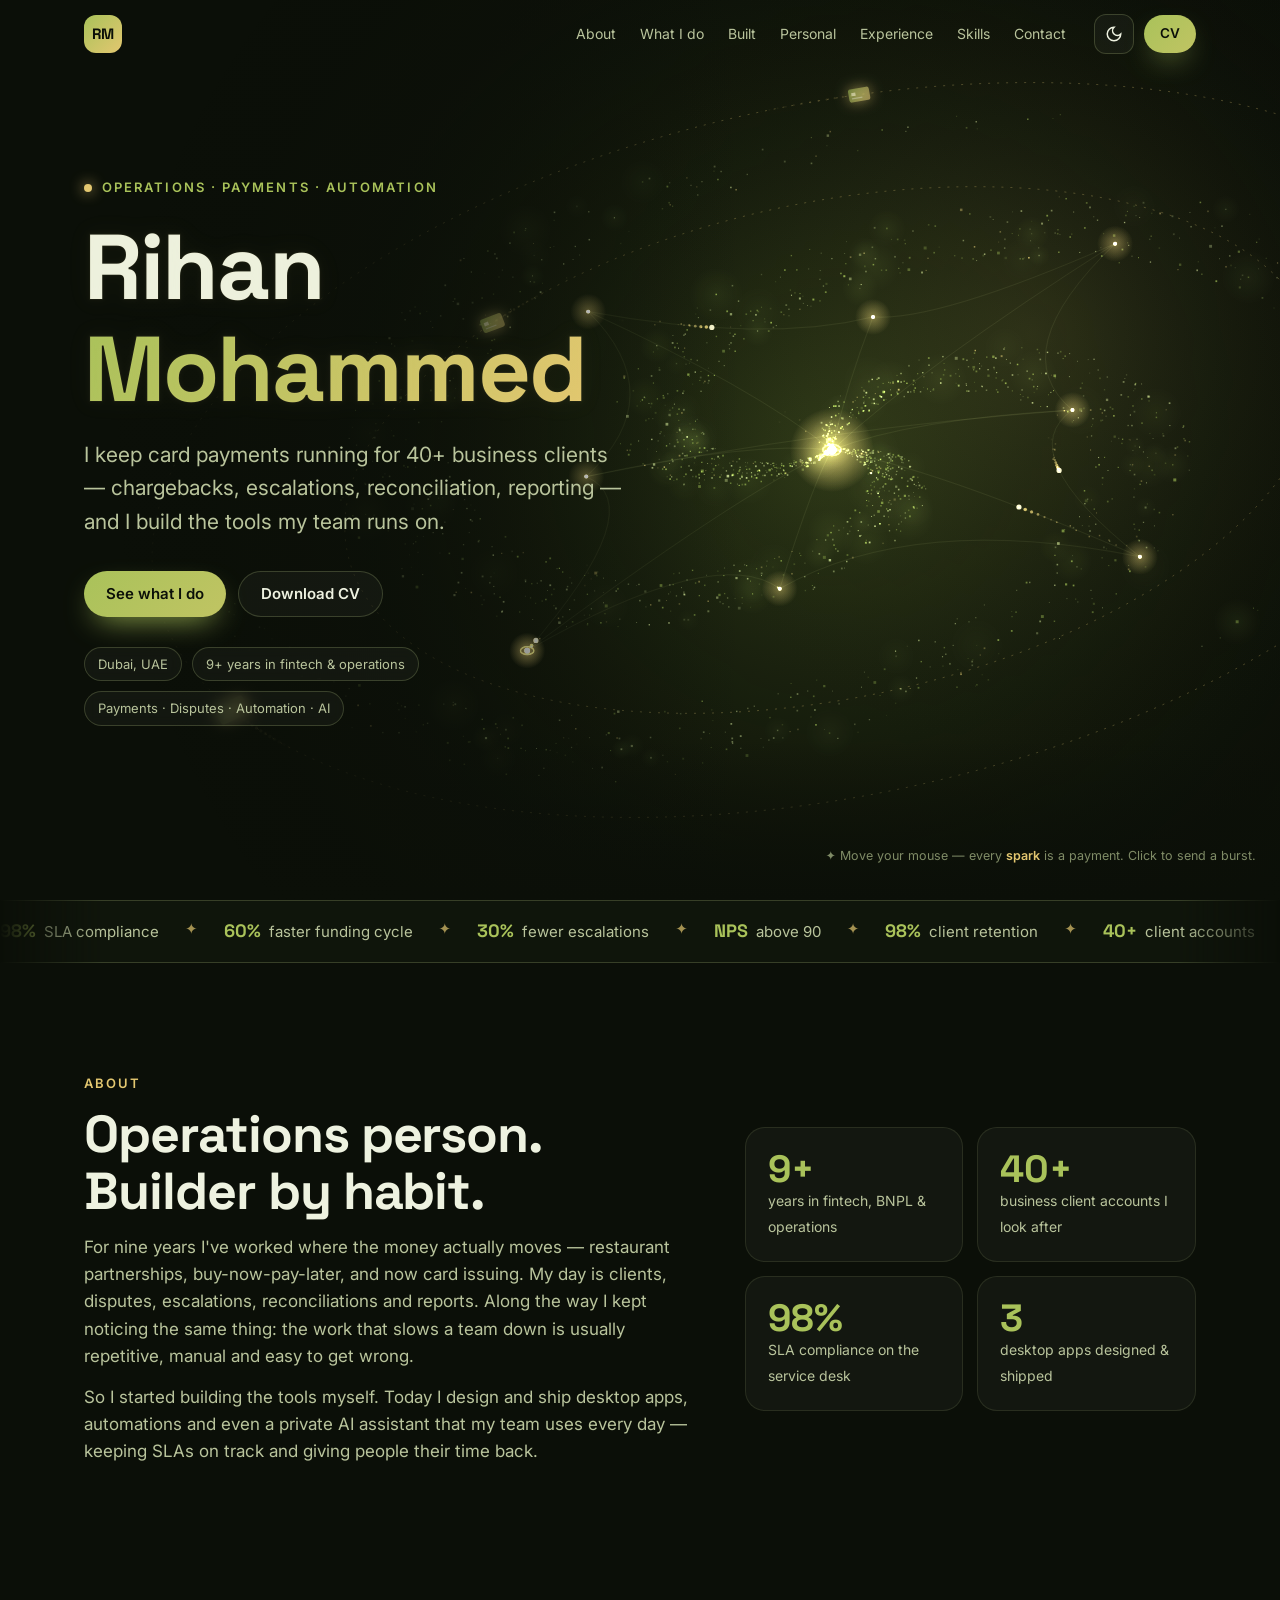
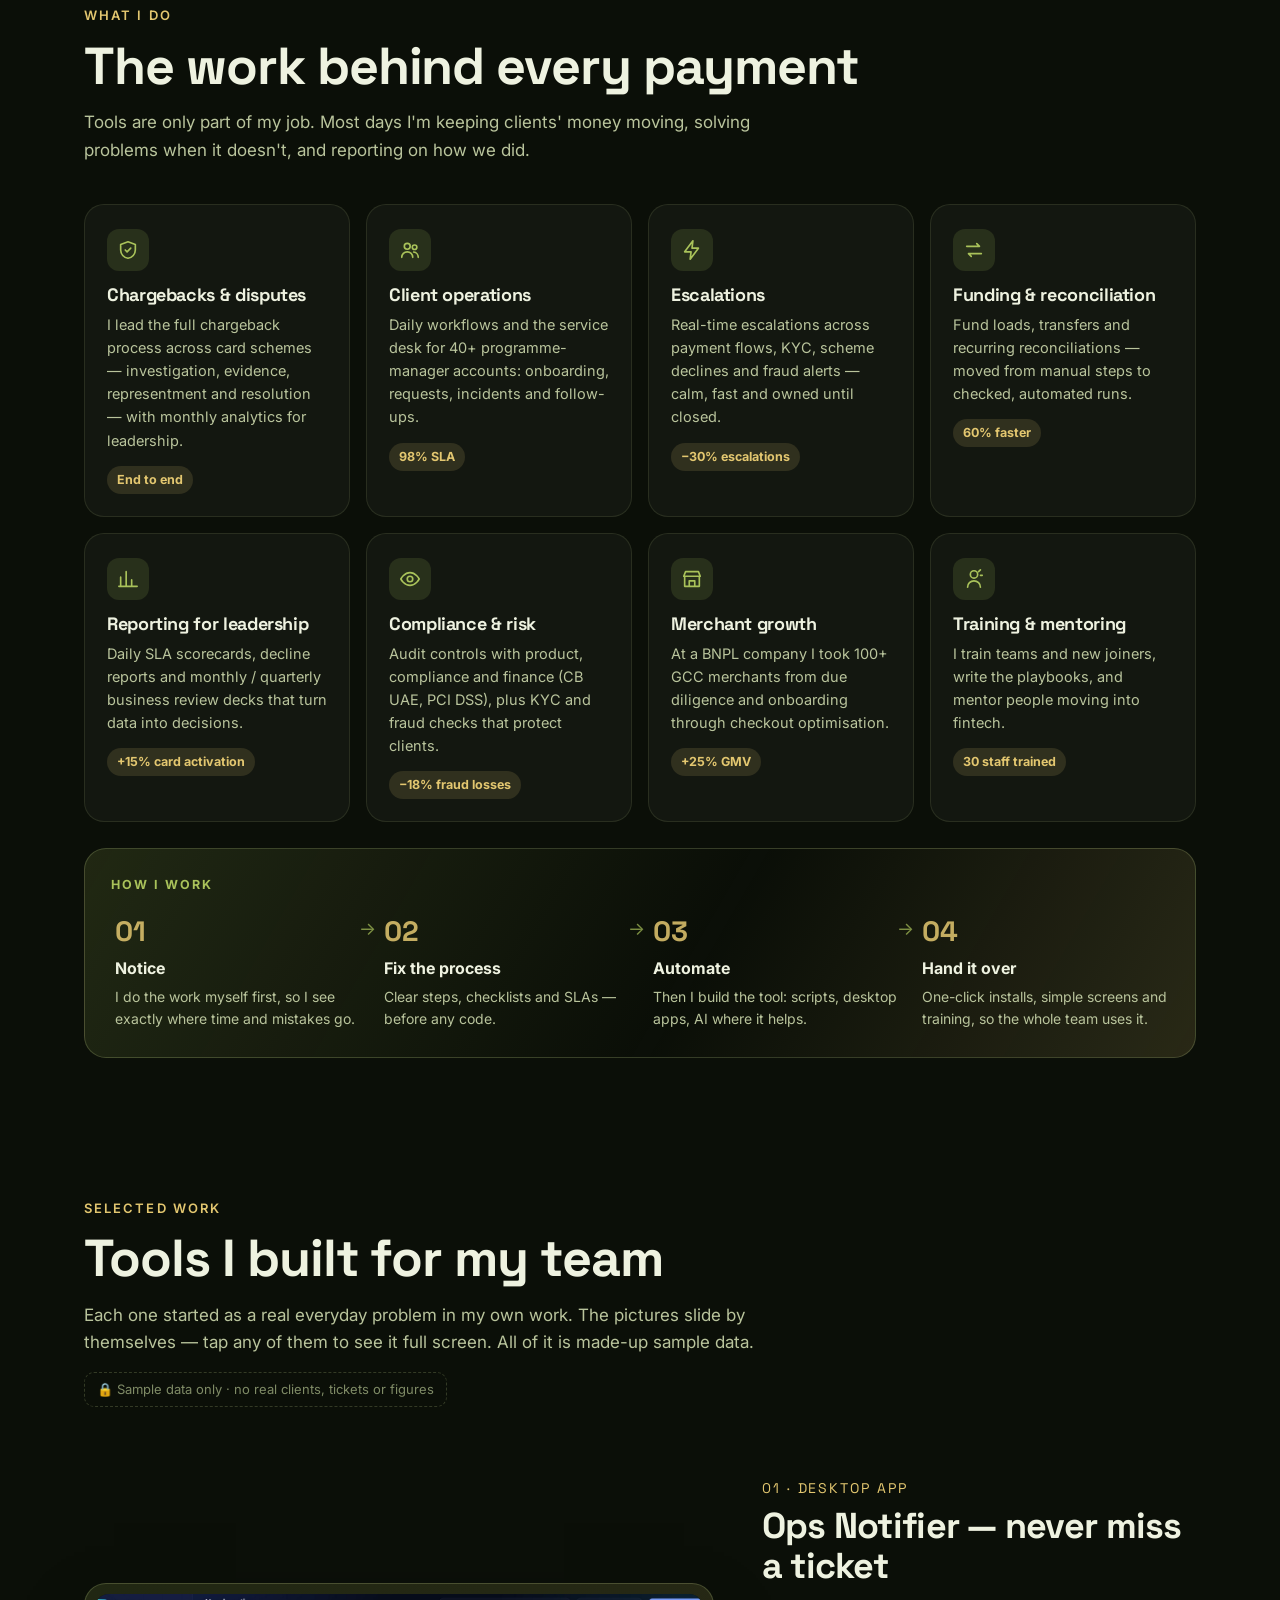
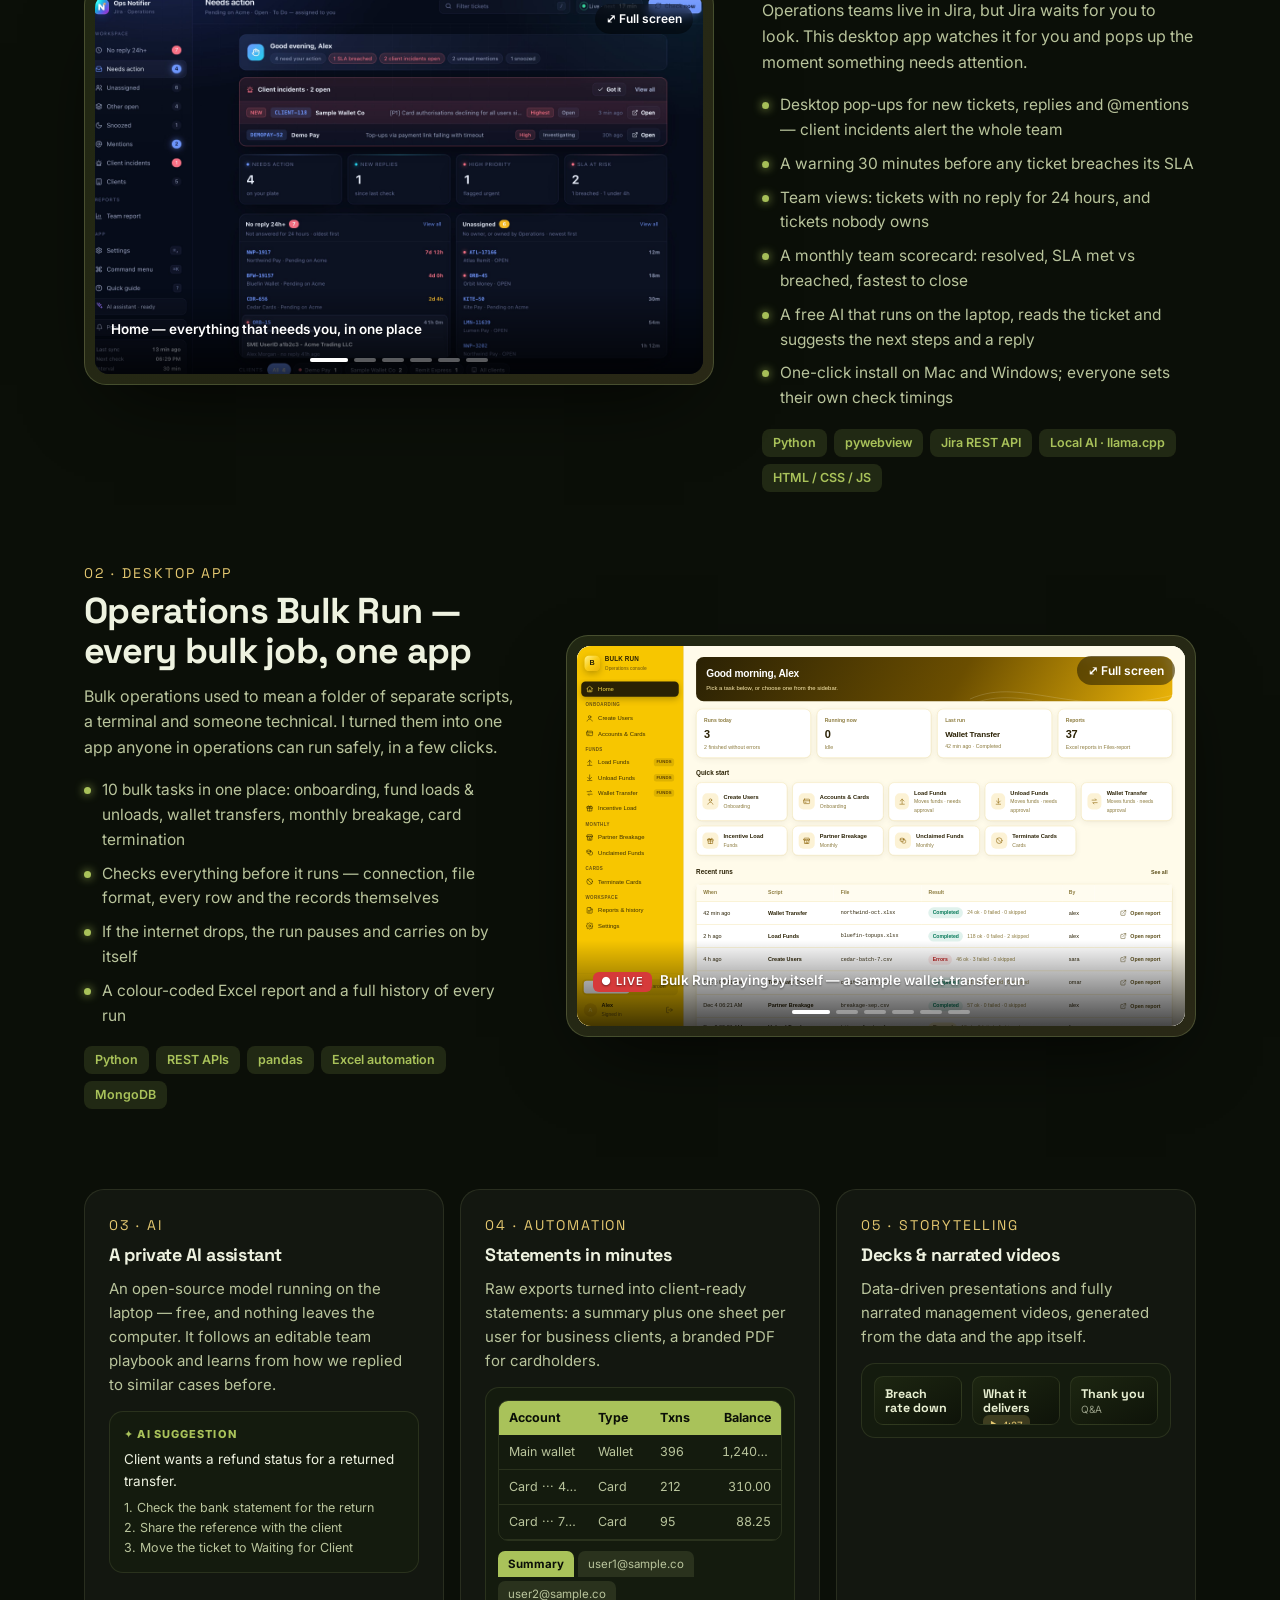
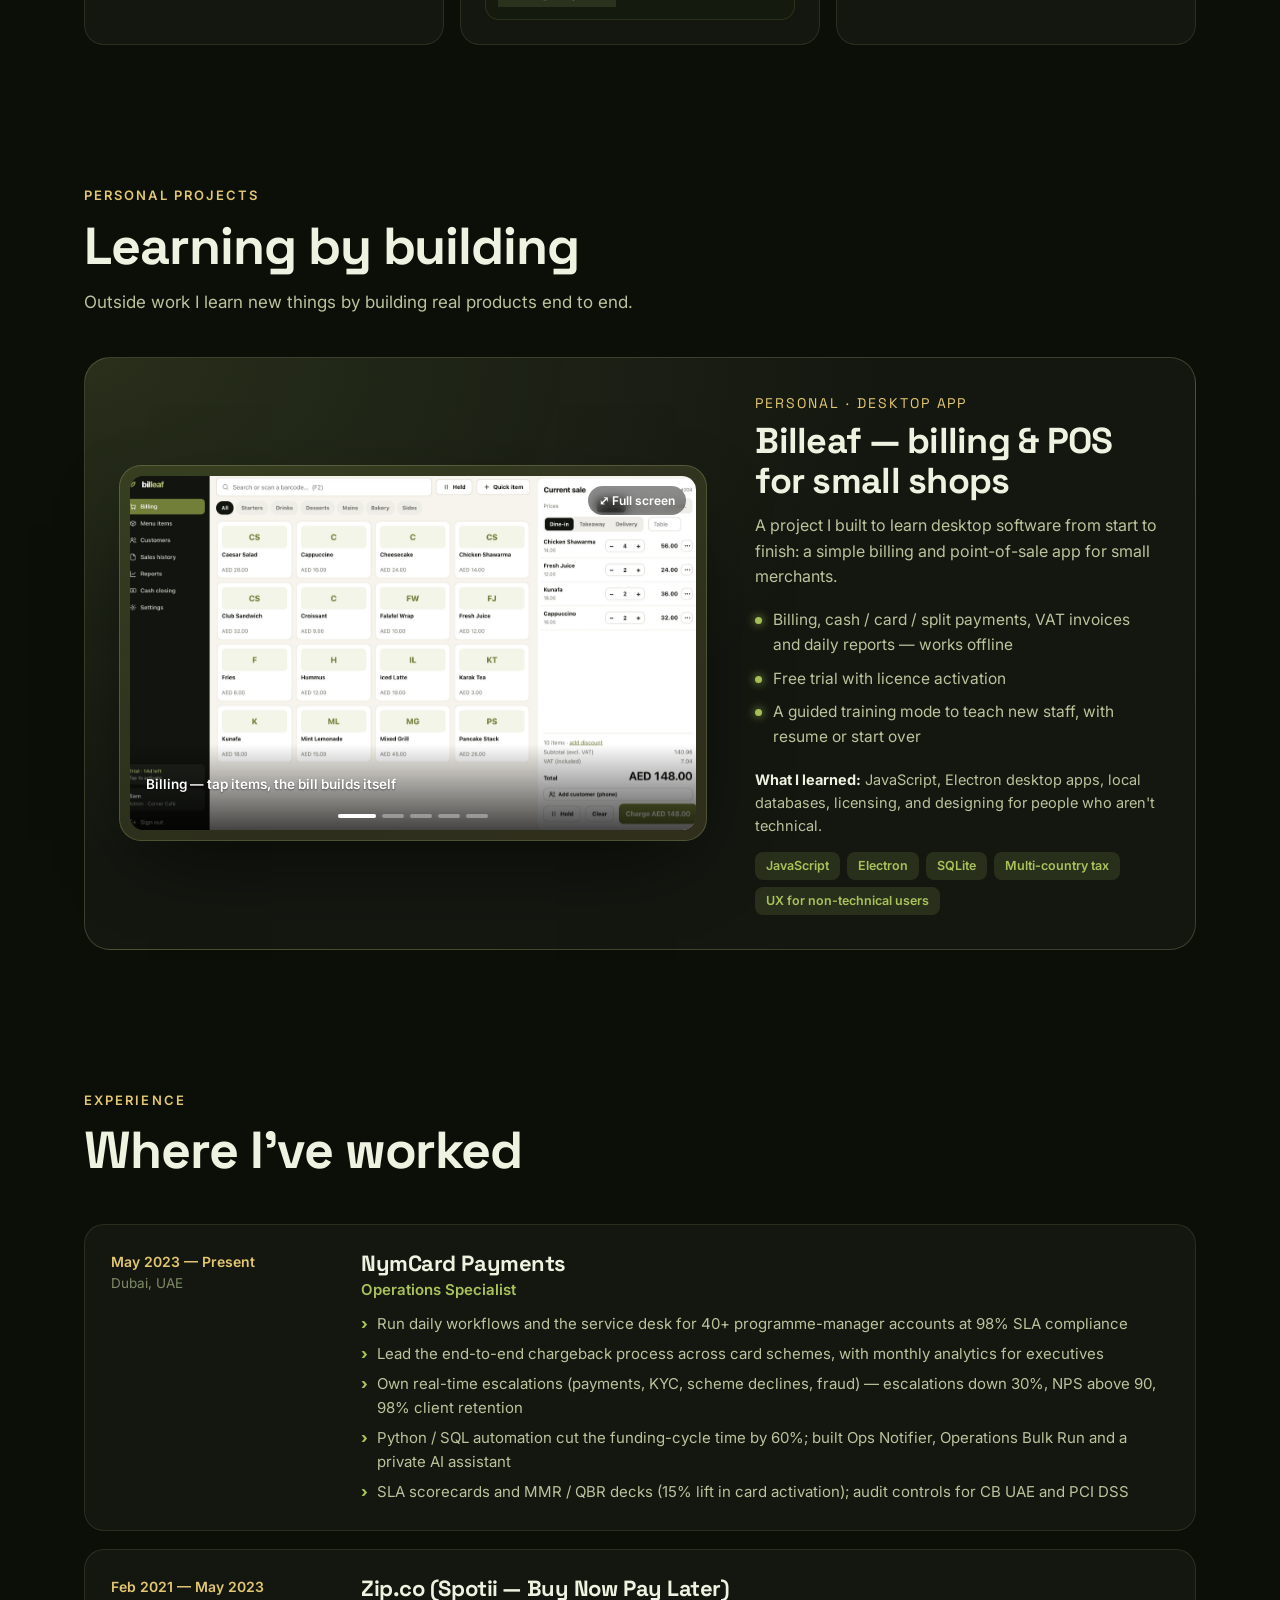
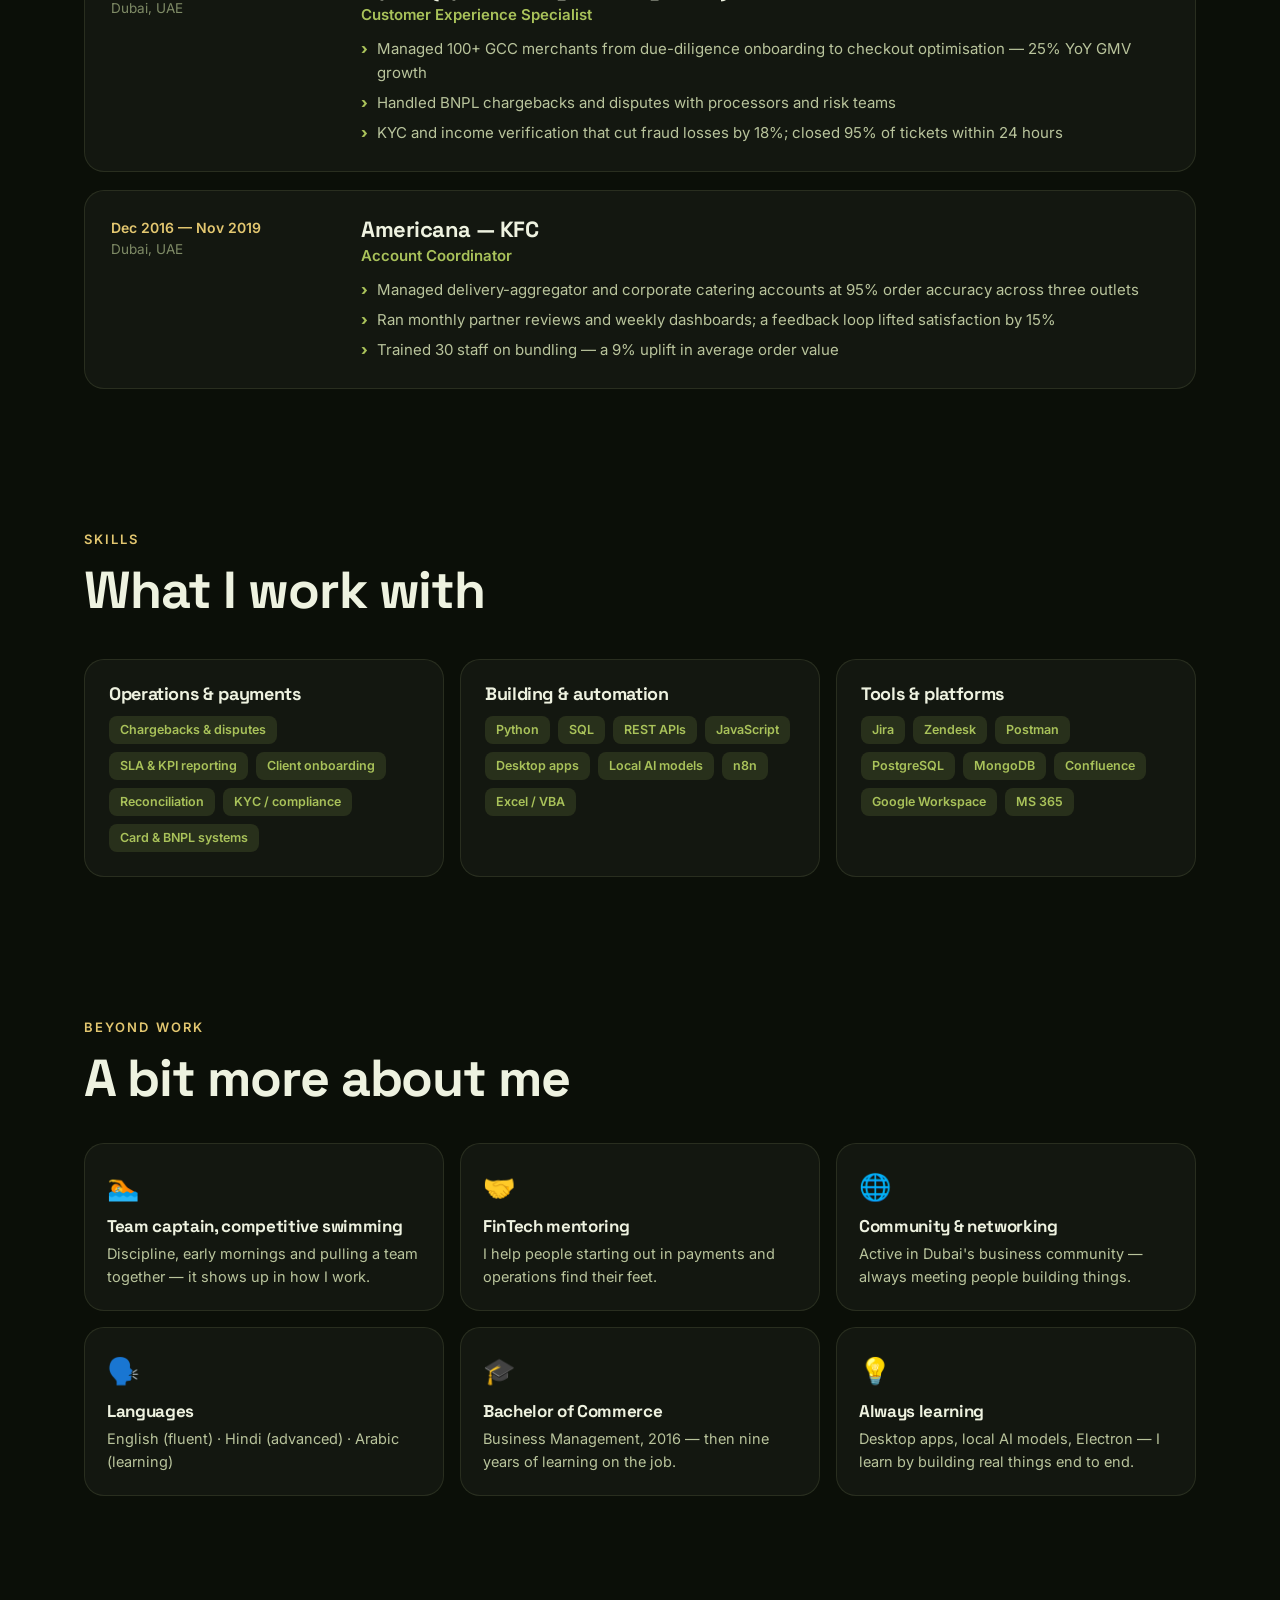
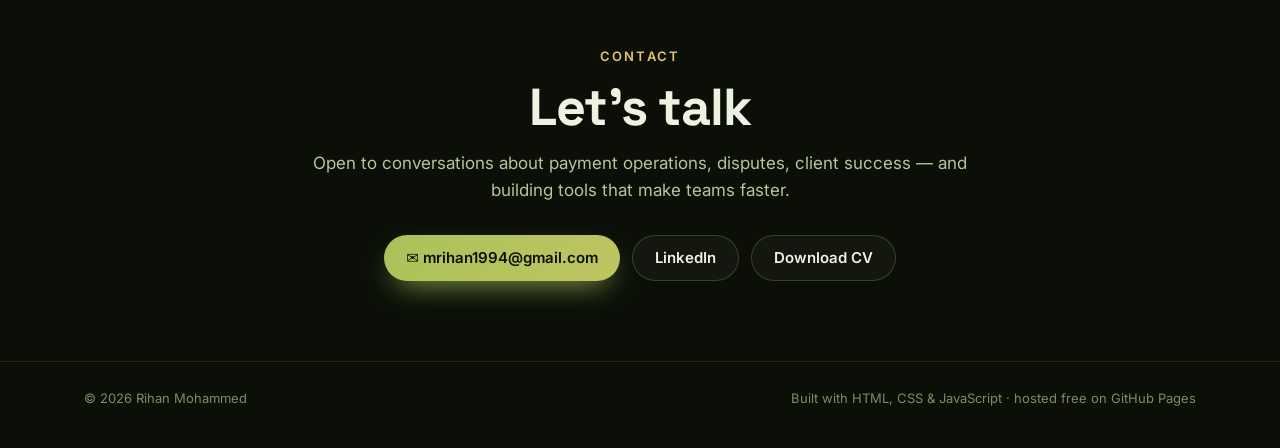
==== commit 0b0bcd6f: "Add files via upload" ====
--- a/index.html
+++ b/index.html
@@ -288,7 +288,7 @@
     <p class="sec-p">Open to conversations about payment operations, disputes, client success — and building tools that make teams faster.</p>
     <div class="cta">
       <a class="btn primary" href="mailto:mrihan1994@gmail.com">✉ mrihan1994@gmail.com</a>
-      <a class="btn" href="https://www.linkedin.com/in/rihan-mohammed" target="_blank" rel="noopener">LinkedIn</a>
+      <a class="btn" href="https://www.linkedin.com/in/rihan-mohammed-9a7a3499/" target="_blank" rel="noopener">LinkedIn</a>
       <a class="btn" href="assets/Rihan-Mohammed-CV.pdf" target="_blank" rel="noopener">Download CV</a>
     </div>
   </div>
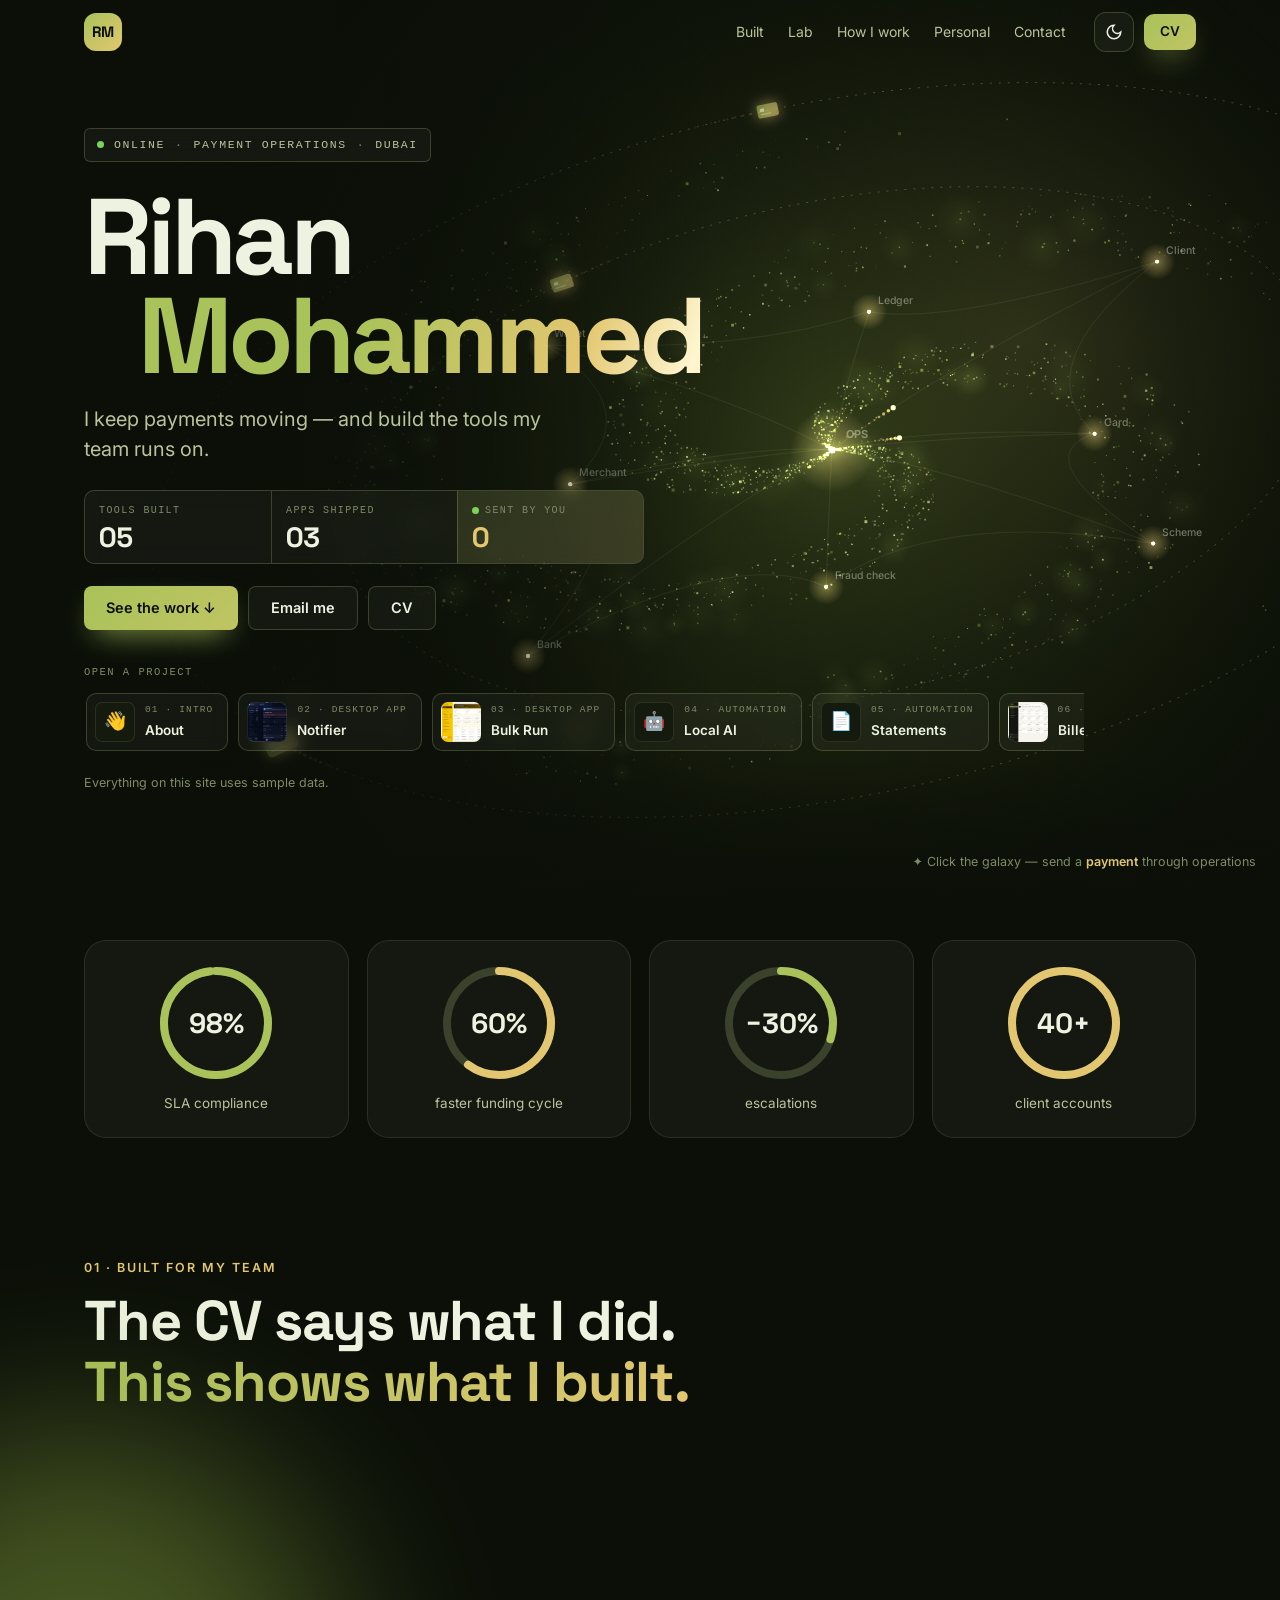
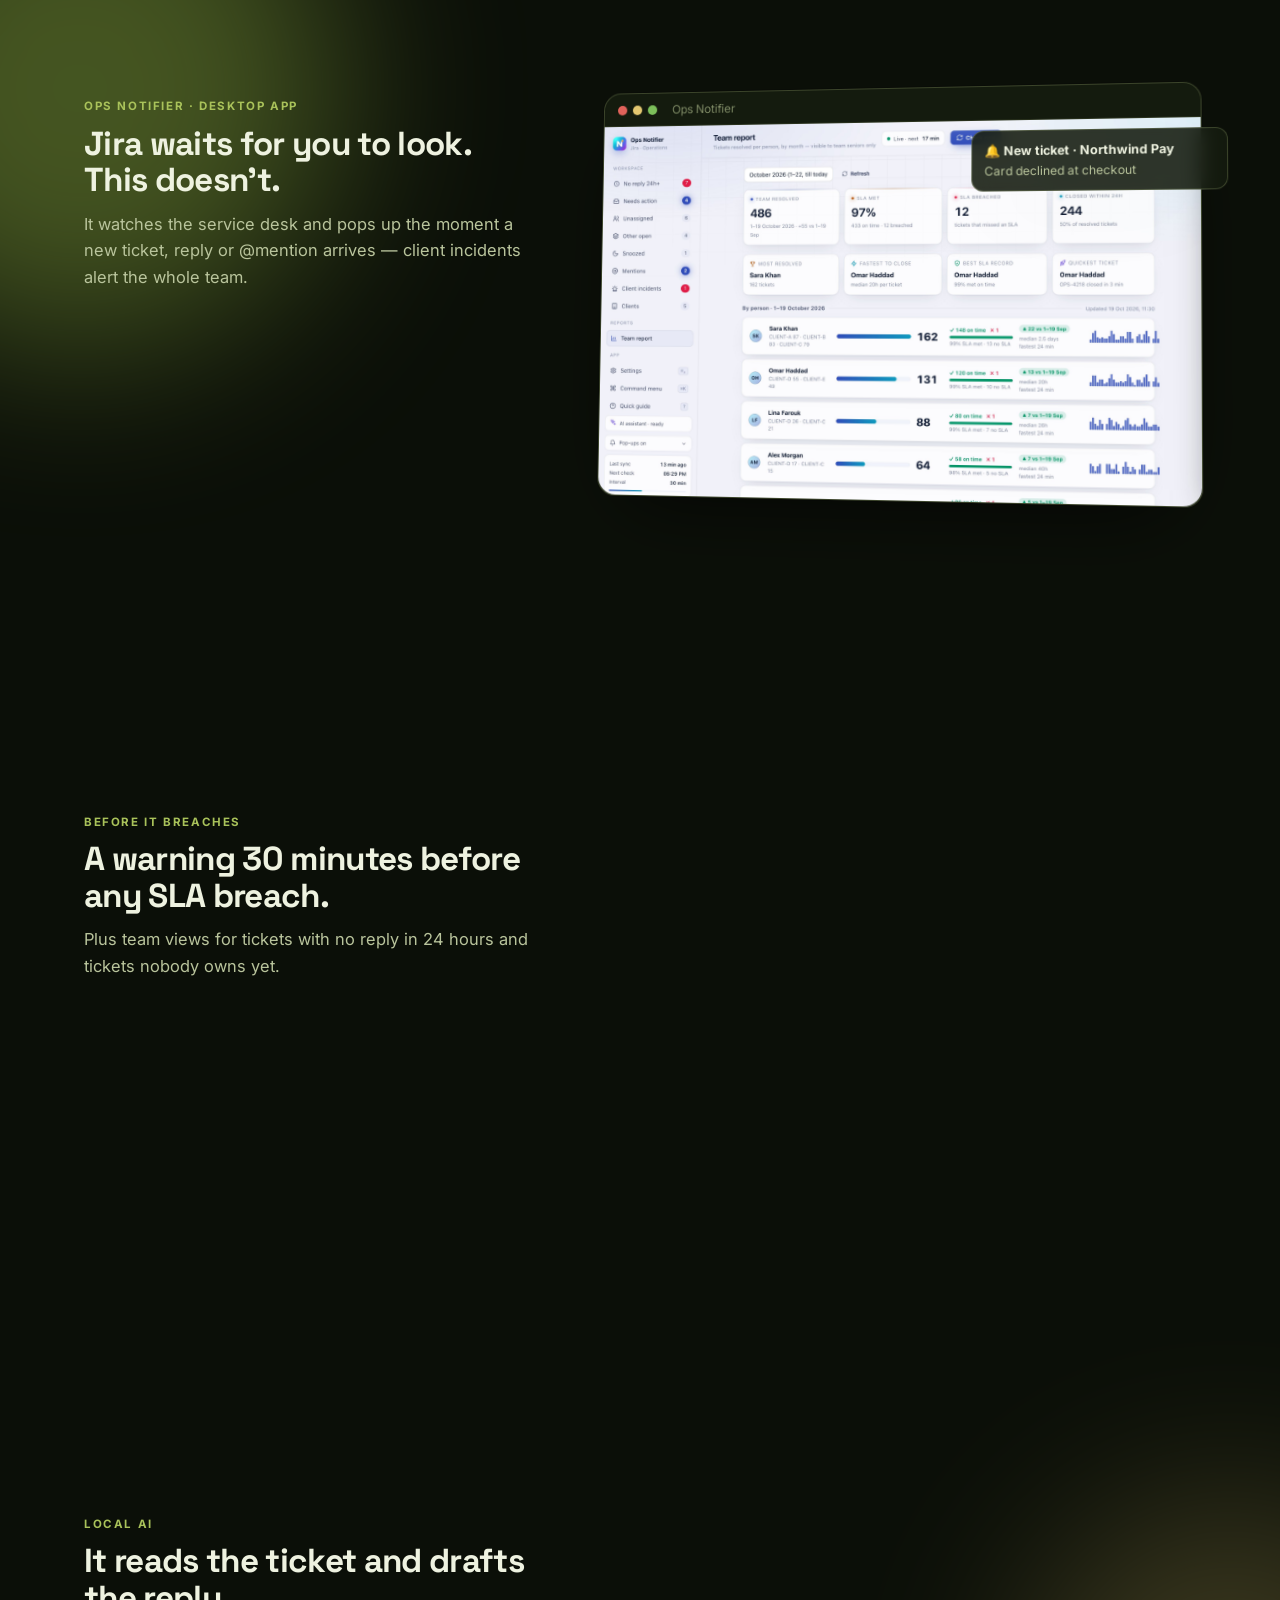
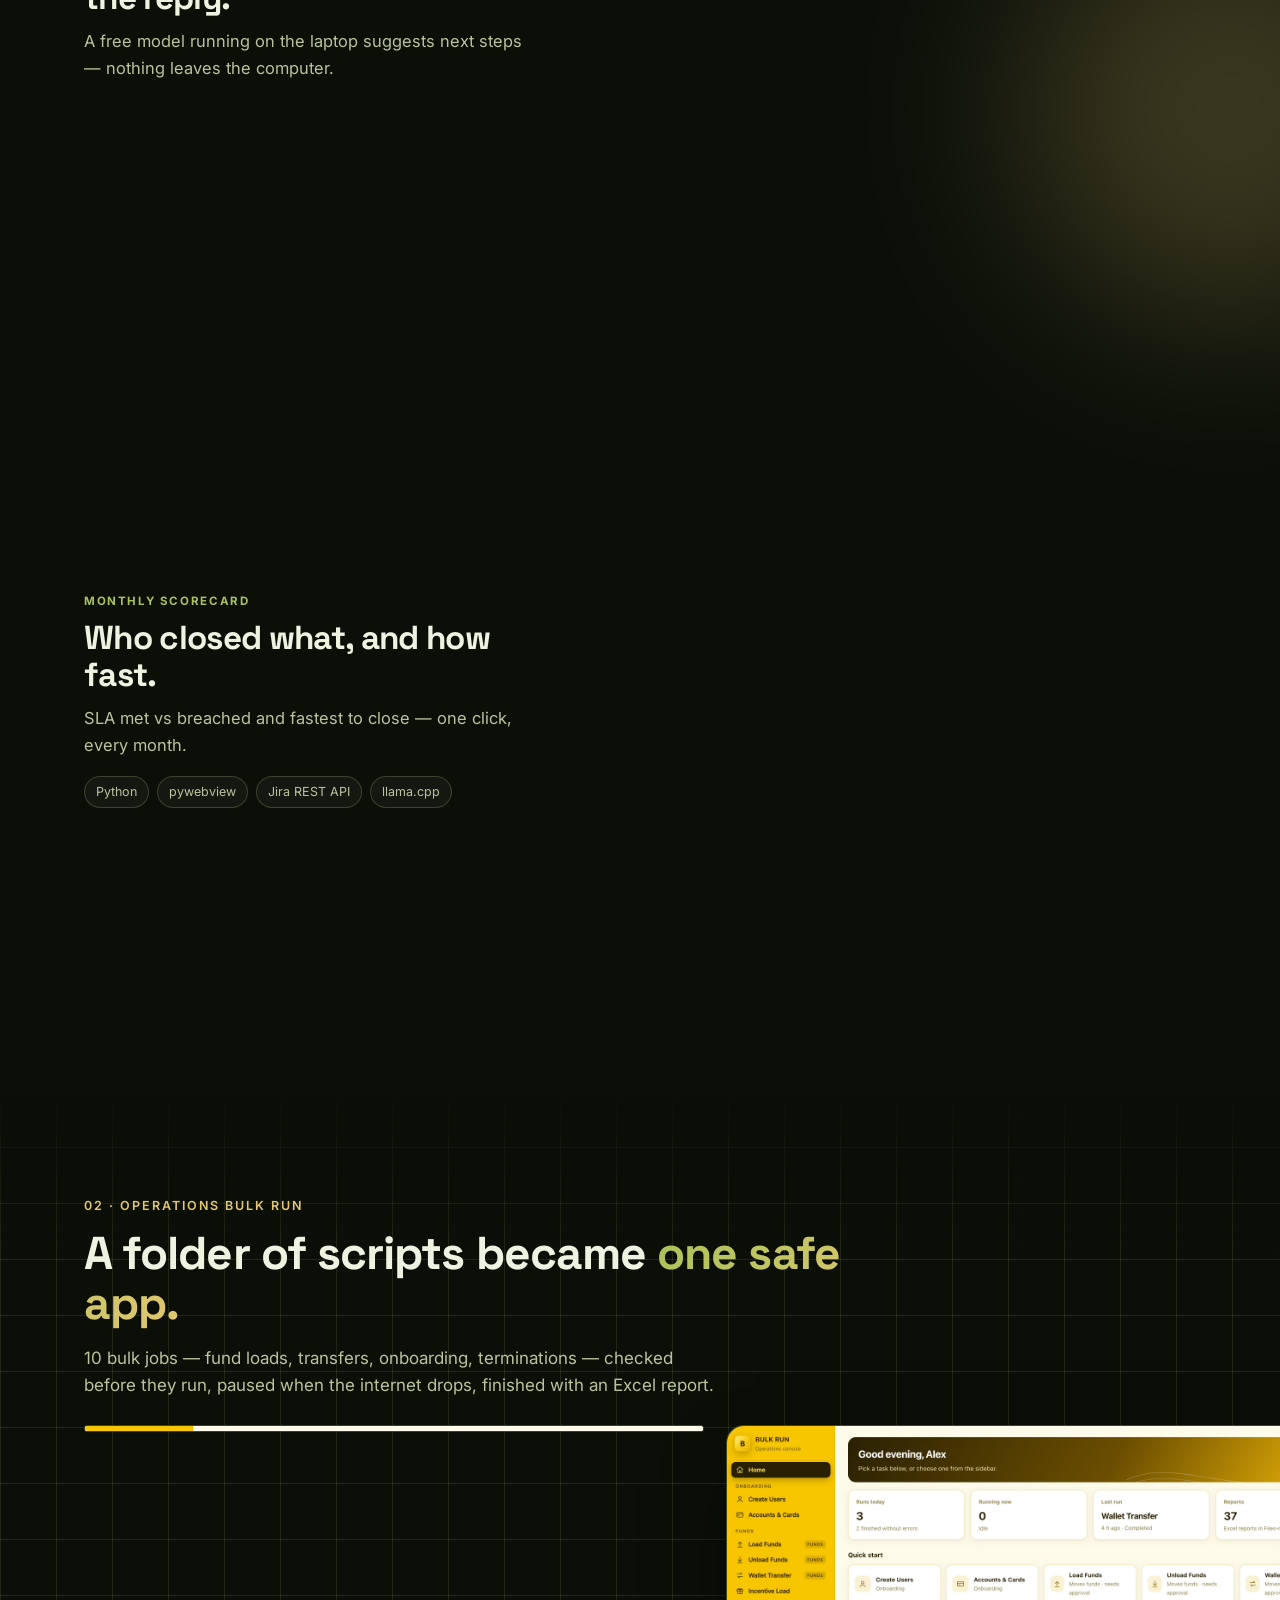
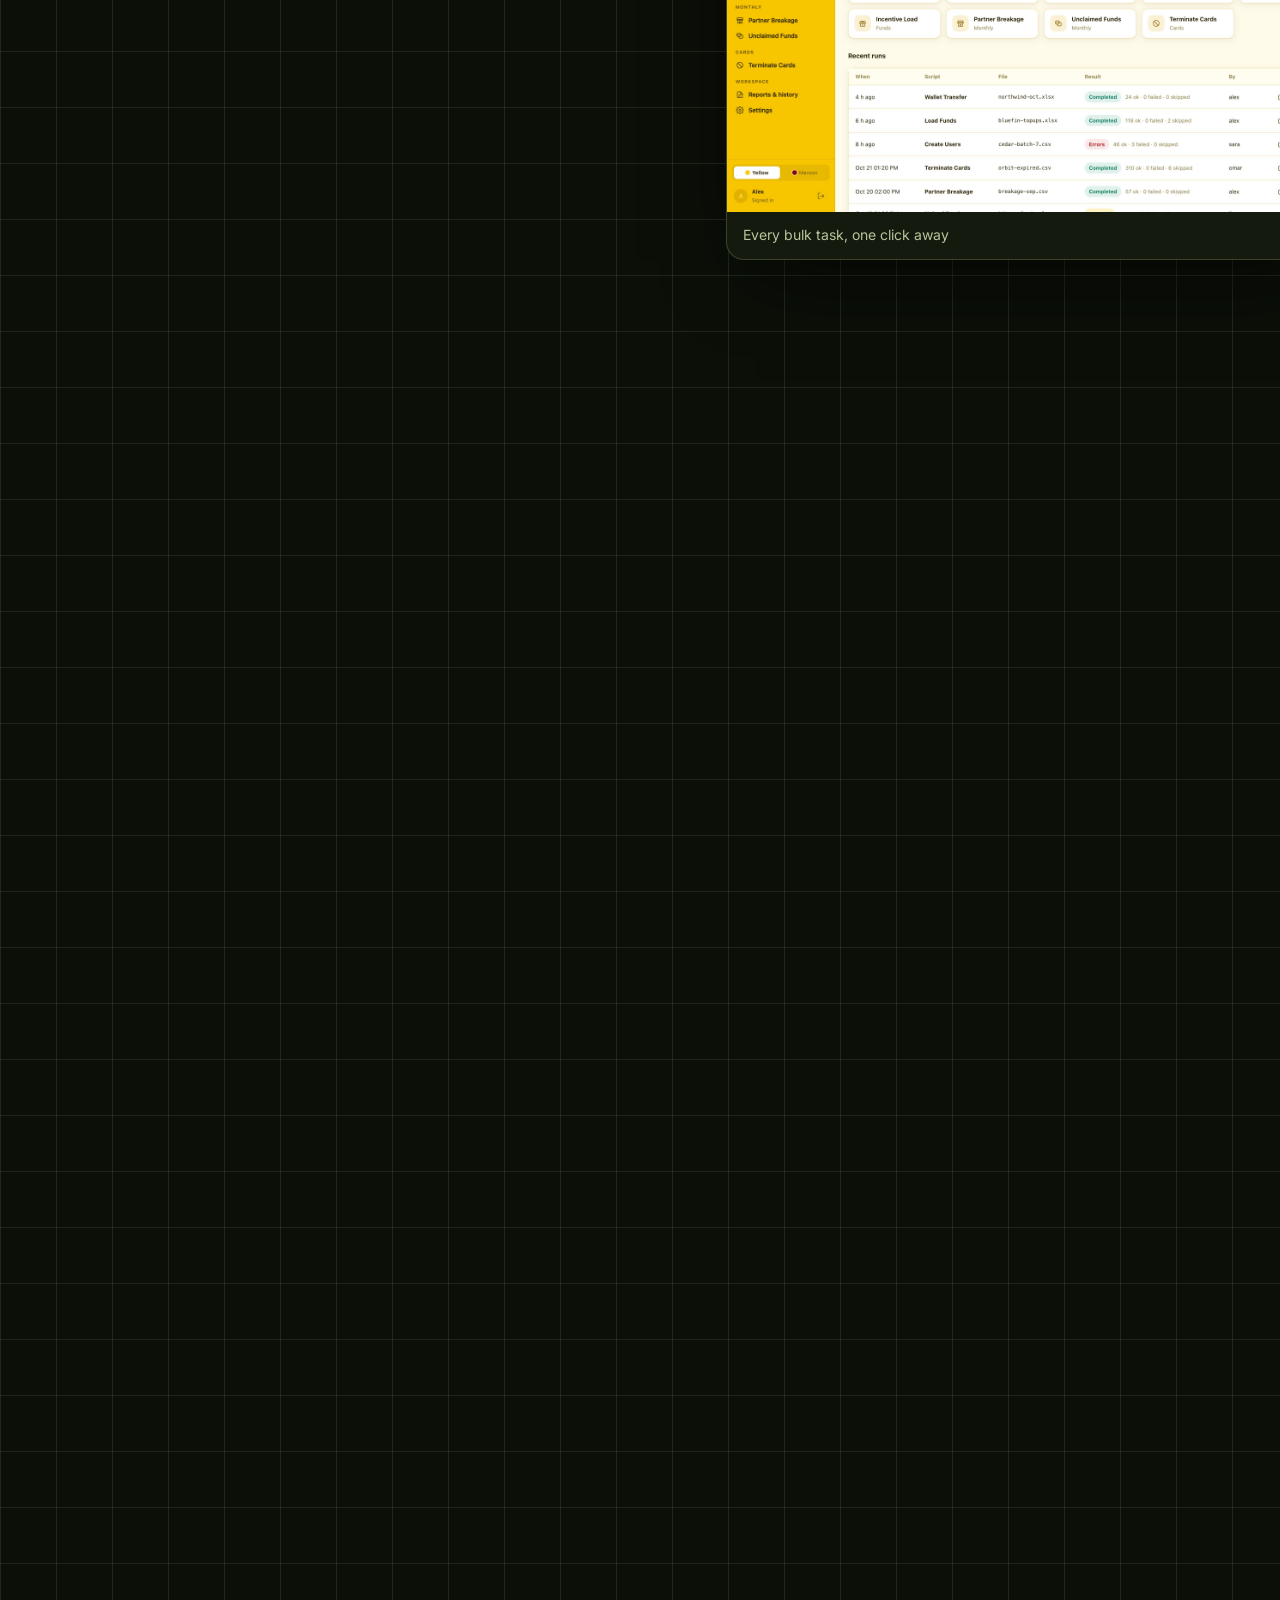
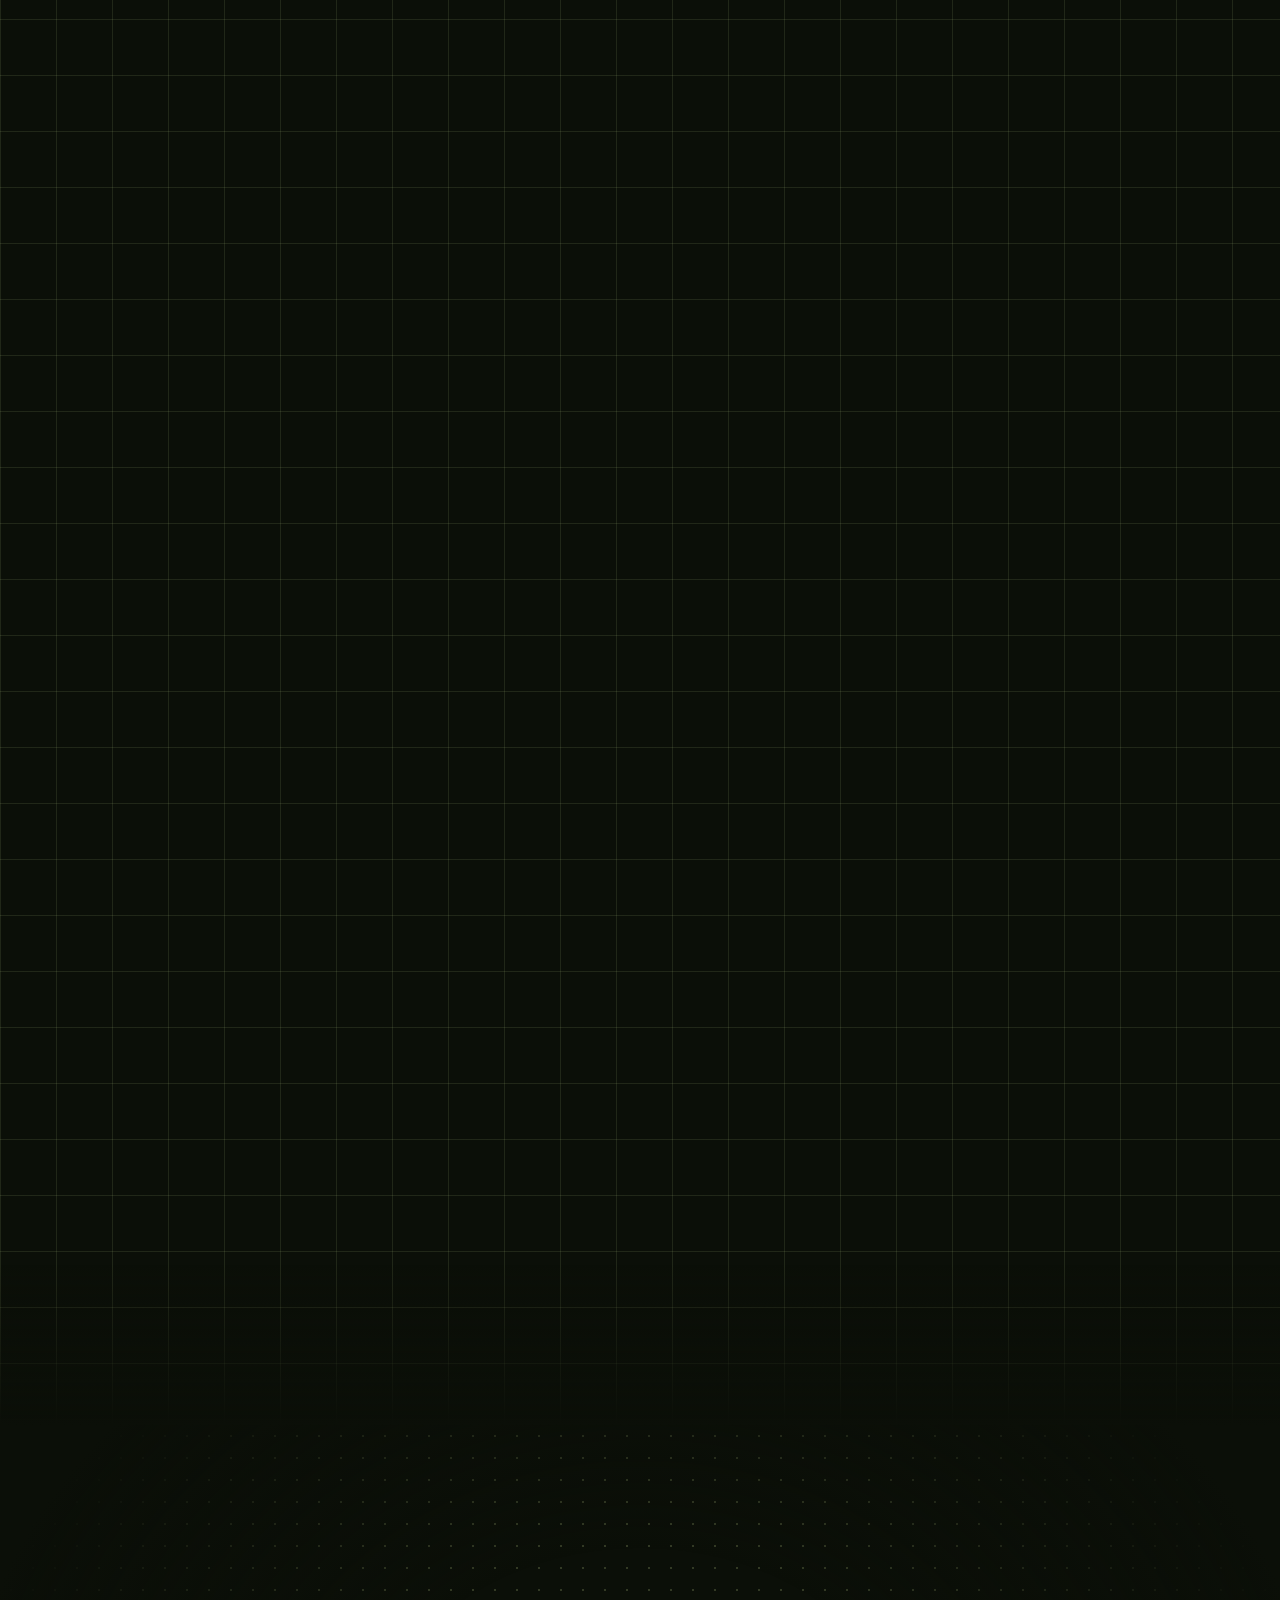
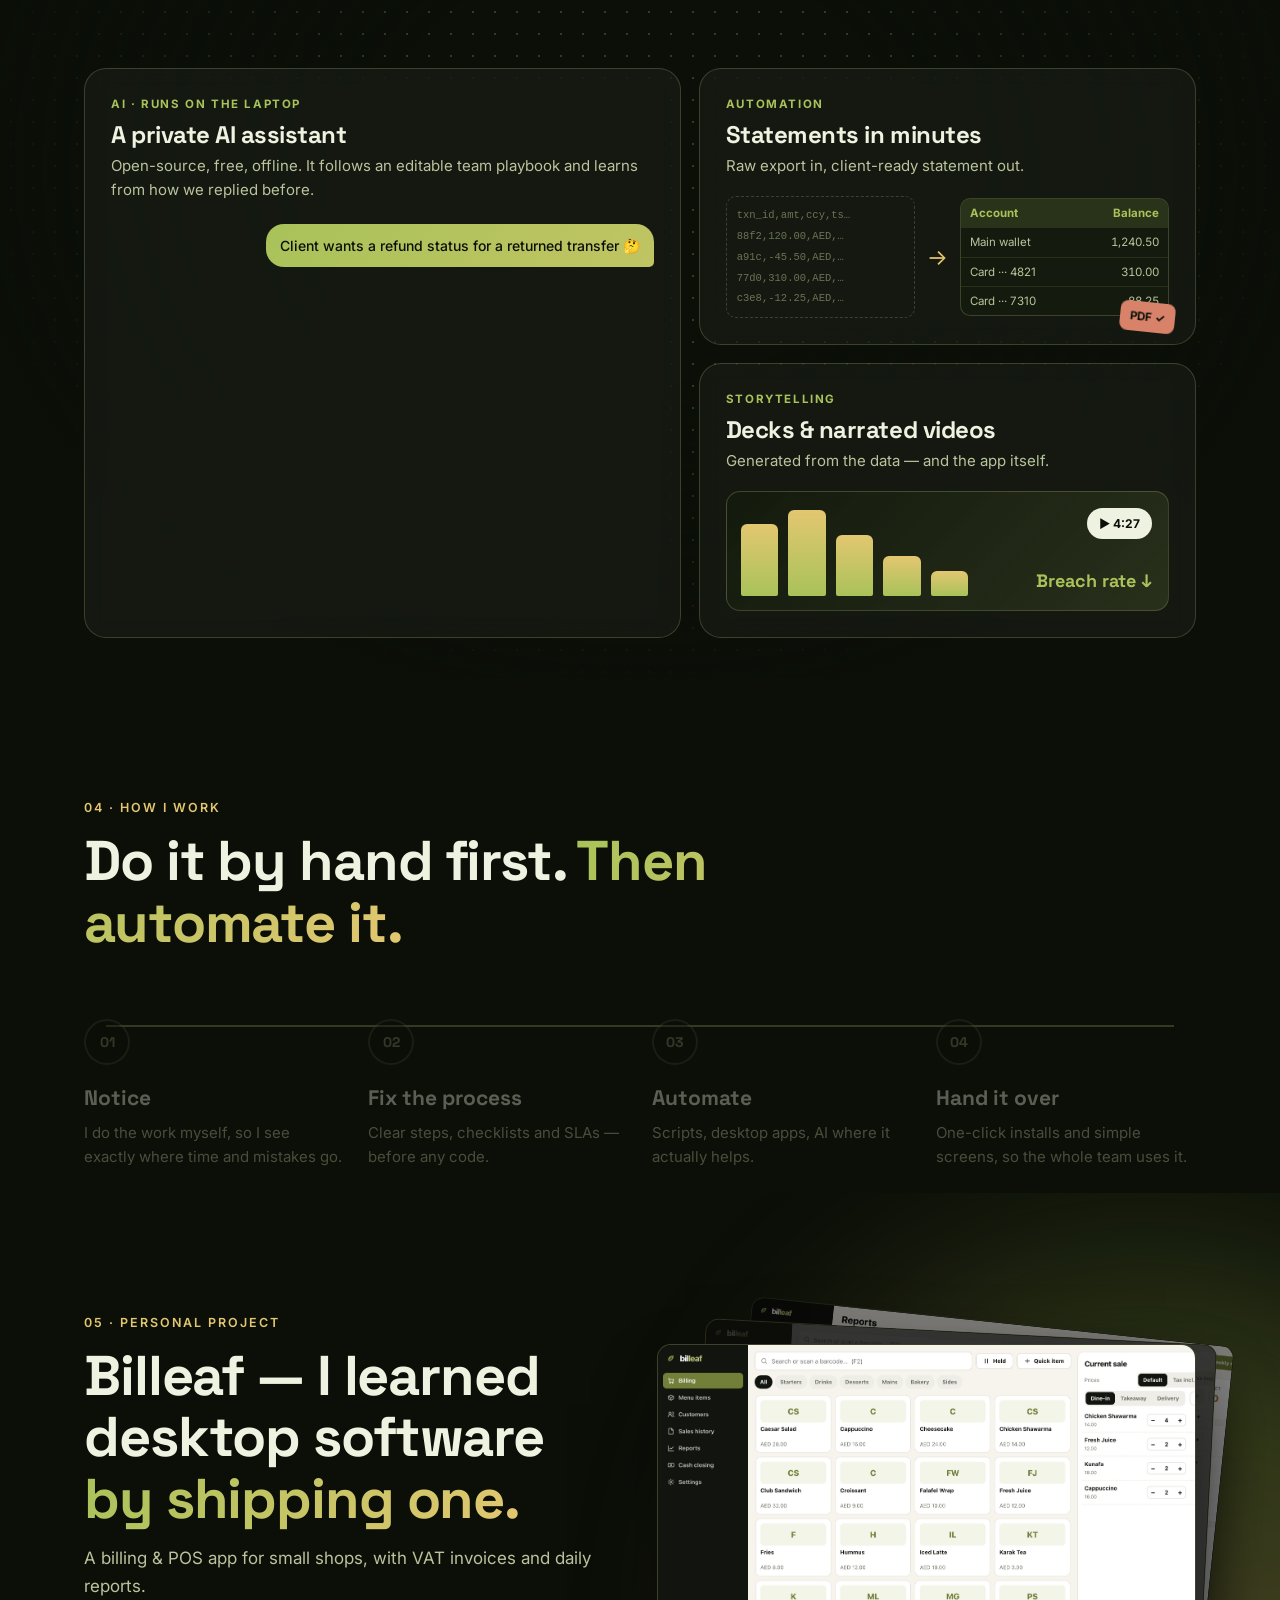
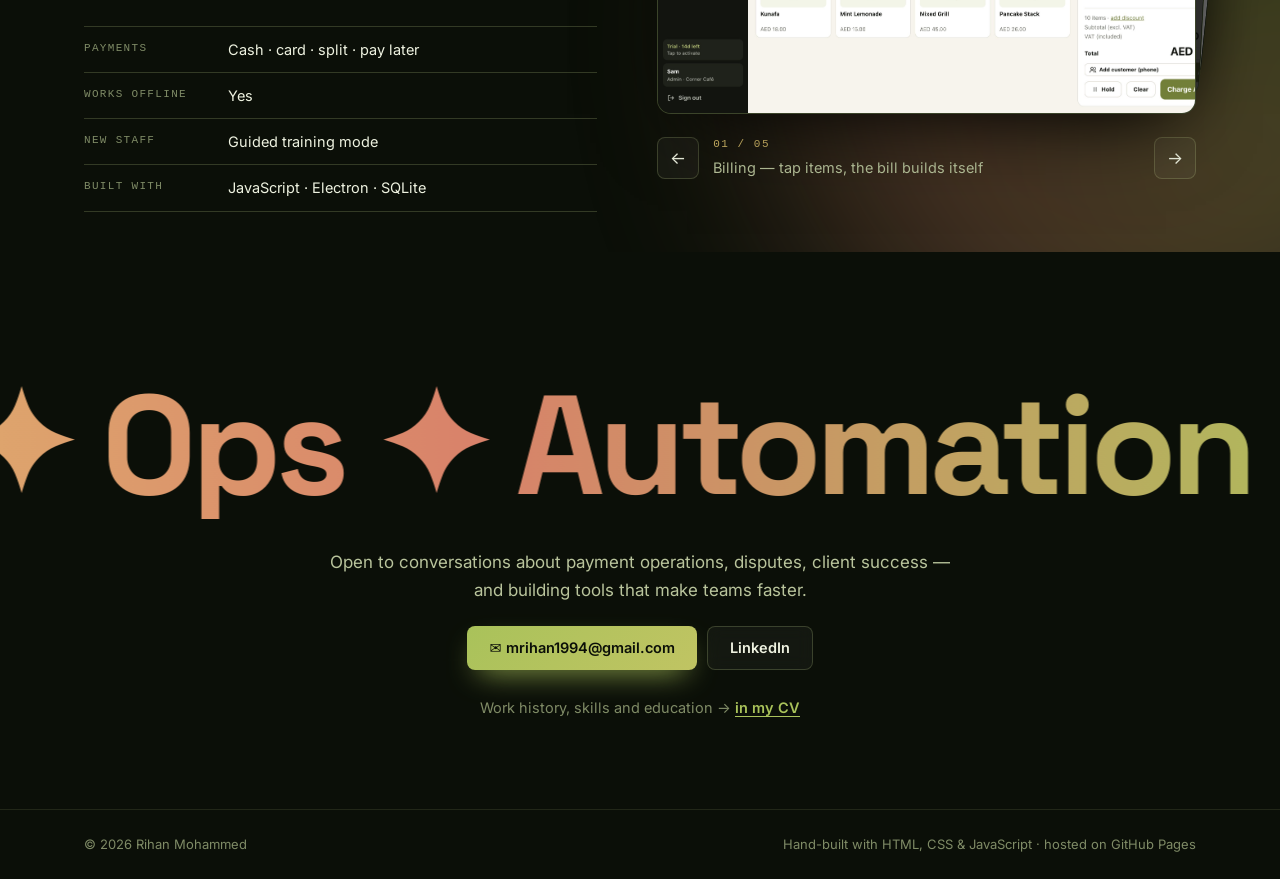
==== commit 31343153: "Redesign: ops-console hero, project panel, Billeaf card stack Trimmed CV-style content, added headli" ====
--- a/index.html
+++ b/index.html
@@ -3,24 +3,25 @@
 <head>
 <meta charset="utf-8">
 <meta name="viewport" content="width=device-width, initial-scale=1">
-<title>Rihan Mohammed · Operations, Payments & Automation</title>
-<meta name="description" content="Rihan Mohammed — Operations & Payments specialist in Dubai: chargebacks, client operations, escalations, reporting — and builds the tools the team runs on.">
-<meta property="og:title" content="Rihan Mohammed · Operations, Payments & Automation">
-<meta property="og:description" content="I run payment operations — and build the tools my team runs on.">
+<title>Rihan Mohammed · Payments Ops & the tools I build</title>
+<meta name="description" content="Rihan Mohammed — payment operations in Dubai, and the tools, automations and local AI I build for my team. Sample data only.">
+<meta property="og:title" content="Rihan Mohammed · Payments Ops & the tools I build">
+<meta property="og:description" content="The CV says what I did. This shows what I built.">
 <meta name="theme-color" content="#0b0f08">
 <link rel="icon" href="data:image/svg+xml,%3Csvg xmlns='http://www.w3.org/2000/svg' viewBox='0 0 64 64'%3E%3Crect width='64' height='64' rx='16' fill='%237e9a3a'/%3E%3Ctext x='32' y='42' font-family='Arial' font-weight='700' font-size='26' text-anchor='middle' fill='%23f5f2e7'%3ERM%3C/text%3E%3C/svg%3E">
 <link rel="preconnect" href="https://fonts.googleapis.com"><link rel="preconnect" href="https://fonts.gstatic.com" crossorigin>
 <link href="https://fonts.googleapis.com/css2?family=Inter:wght@400;500;600;700&family=Space+Grotesk:wght@500;600;700&display=swap" rel="stylesheet">
-<link rel="stylesheet" href="styles.css">
+<link rel="stylesheet" href="styles.css?v=3">
 <script>try { const t = localStorage.getItem("theme"); if (t === "light" || t === "dark") document.documentElement.dataset.theme = t; } catch (e) {}</script>
 </head>
 <body>
+<div class="progress" aria-hidden="true"><i id="prog"></i></div>
 
 <header class="nav" id="nav">
   <div class="wrap">
     <a href="#top" class="mono" aria-label="Back to top">RM</a>
-    <nav class="links"><a href="#about">About</a><a href="#what">What I do</a><a href="#work">Built</a><a href="#personal">Personal</a><a href="#experience">Experience</a><a href="#skills">Skills</a><a href="#contact">Contact</a></nav>
-    <div class="right" style="display:flex;gap:10px;align-items:center">
+    <nav class="links"><a href="#built">Built</a><a href="#lab">Lab</a><a href="#how">How I work</a><a href="#personal">Personal</a><a href="#contact">Contact</a></nav>
+    <div class="right">
       <button class="toggle" id="theme" aria-label="Switch dark / light mode" title="Dark / light mode">
         <svg class="i-moon" viewBox="0 0 24 24" fill="none" stroke="currentColor" stroke-width="2"><path d="M12 3a6 6 0 0 0 9 9 9 9 0 1 1-9-9z"/></svg>
         <svg class="i-sun" viewBox="0 0 24 24" fill="none" stroke="currentColor" stroke-width="2"><circle cx="12" cy="12" r="4"/><path d="M12 2v2M12 20v2M4.9 4.9l1.4 1.4M17.7 17.7l1.4 1.4M2 12h2M20 12h2M4.9 19.1l1.4-1.4M17.7 6.3l1.4-1.4"/></svg>
@@ -30,274 +31,190 @@
   </div>
 </header>
 
-<!-- ============================== HERO ============================== -->
 <main id="top">
-<div class="hero">
-  <canvas id="galaxy" aria-label="An animated galaxy of payments flowing between glowing nodes"></canvas>
-  <div class="wrap">
-    <div class="hero-text">
-      <div class="eyebrow"><i></i>Operations · Payments · Automation</div>
-      <h1 class="name"><span class="nm" data-t="Rihan">Rihan</span><br><span class="nm grad" data-t="Mohammed">Mohammed</span></h1>
-      <p class="lead">I keep card payments running for 40+ business clients — chargebacks, escalations, reconciliation, reporting — and I build the tools my team runs on.</p>
-      <div class="cta">
-        <a class="btn primary" href="#what">See what I do</a>
-        <a class="btn" href="assets/Rihan-Mohammed-CV.pdf" target="_blank" rel="noopener">Download CV</a>
-      </div>
-      <div class="chips"><span class="chip">Dubai, UAE</span><span class="chip">9+ years in fintech &amp; operations</span><span class="chip">Payments · Disputes · Automation · AI</span></div>
-    </div>
-  </div>
-  <div class="hint" id="hint">✦ Move your mouse — every <b>spark</b> is a payment. Click to send a burst.</div>
-</div>
-
-<div class="ticker" aria-label="Results in numbers"><div class="tk"><span><b>98%</b> SLA compliance</span><i>✦</i><span><b>60%</b> faster funding cycle</span><i>✦</i><span><b>30%</b> fewer escalations</span><i>✦</i><span><b>NPS</b> above 90</span><i>✦</i><span><b>98%</b> client retention</span><i>✦</i><span><b>40+</b> client accounts</span><i>✦</i><span><b>100+</b> merchants onboarded</span><i>✦</i><span><b>25%</b> YoY GMV growth</span><i>✦</i><span><b>18%</b> lower fraud losses</span><i>✦</i><span><b>15%</b> lift in card activation</span><i>✦</i><span><b>96</b> batch reports since July 2026</span><i>✦</i><span><b>30</b> staff trained</span><i>✦</i><span><b>98%</b> SLA compliance</span><i>✦</i><span><b>60%</b> faster funding cycle</span><i>✦</i><span><b>30%</b> fewer escalations</span><i>✦</i><span><b>NPS</b> above 90</span><i>✦</i><span><b>98%</b> client retention</span><i>✦</i><span><b>40+</b> client accounts</span><i>✦</i><span><b>100+</b> merchants onboarded</span><i>✦</i><span><b>25%</b> YoY GMV growth</span><i>✦</i><span><b>18%</b> lower fraud losses</span><i>✦</i><span><b>15%</b> lift in card activation</span><i>✦</i><span><b>96</b> batch reports since July 2026</span><i>✦</i><span><b>30</b> staff trained</span><i>✦</i></div></div>
-
-<!-- ============================== ABOUT ============================== -->
-<section id="about">
-  <div class="wrap about">
+<!-- ============================== HERO: ops console over the galaxy ============================== -->
+<section class="hero">
+  <canvas id="galaxy" aria-label="An animated galaxy of payments. Click it to send a payment through operations."></canvas>
+  <div class="feed" id="feed" aria-live="polite"></div>
+  <div class="wrap">
+    <div class="profile">
+      <div class="status"><i class="live"></i>ONLINE <span>·</span> PAYMENT OPERATIONS <span>·</span> DUBAI</div>
+      <h1 class="name"><span class="l1">Rihan</span><span class="l2"><span class="grad">Mohammed</span></span></h1>
+      <p class="lede">I keep payments moving — and build the tools my team runs on.</p>
+      <div class="console" aria-label="At a glance">
+        <div><span>TOOLS BUILT</span><b>05</b></div>
+        <div><span>APPS SHIPPED</span><b>03</b></div>
+        <div class="hot"><span><i class="live"></i>SENT BY YOU</span><b id="cleared">0</b></div>
+      </div>
+      <div class="pf-actions">
+        <a class="btn primary" href="#built">See the work ↓</a>
+        <a class="btn" href="mailto:mrihan1994@gmail.com">Email me</a>
+        <a class="btn" href="assets/Rihan-Mohammed-CV.pdf" target="_blank" rel="noopener">CV</a>
+      </div>
+      <div class="dock-k">OPEN A PROJECT</div>
+      <div class="dock" id="dock" aria-label="Projects"></div>
+      <p class="sample">Everything on this site uses sample data.</p>
+    </div>
+  </div>
+  <div class="hint" id="hint">✦ Click the galaxy — send a <b>payment</b> through operations</div>
+</section>
+
+<!-- ============================== NUMBERS: ring gauges fill as they come into view ============================== -->
+<section class="s-nums" aria-label="Headline numbers">
+  <div class="wrap nums">
+    <div class="g rv"><svg viewBox="0 0 120 120"><circle cx="60" cy="60" r="52"/><circle class="v" cx="60" cy="60" r="52" style="--v:.98"/></svg><b data-count="98" data-suf="%">98%</b><span>SLA compliance</span></div>
+    <div class="g rv"><svg viewBox="0 0 120 120"><circle cx="60" cy="60" r="52"/><circle class="v" cx="60" cy="60" r="52" style="--v:.6"/></svg><b data-count="60" data-suf="%">60%</b><span>faster funding cycle</span></div>
+    <div class="g rv"><svg viewBox="0 0 120 120"><circle cx="60" cy="60" r="52"/><circle class="v" cx="60" cy="60" r="52" style="--v:.3"/></svg><b data-count="30" data-pre="−" data-suf="%">−30%</b><span>escalations</span></div>
+    <div class="g rv"><svg viewBox="0 0 120 120"><circle cx="60" cy="60" r="52"/><circle class="v" cx="60" cy="60" r="52" style="--v:1"/></svg><b data-count="40" data-suf="+">40+</b><span>client accounts</span></div>
+  </div>
+</section>
+
+<!-- ============================== BUILT: Notifier (pinned scrollytelling) ============================== -->
+<section id="built" class="s-built">
+  <div class="blob b1" data-speed="-0.15"></div><div class="blob b2" data-speed="0.1"></div>
+  <div class="wrap">
+    <div class="intro rv">
+      <div class="sec-k">01 · Built for my team</div>
+      <h2 class="sec-h">The CV says what I did.<br><span class="grad">This shows what I built.</span></h2>
+    </div>
+    <div class="story">
+      <div class="steps">
+        <div class="step" data-shot="0"><div class="num">OPS NOTIFIER · DESKTOP APP</div><h3>Jira waits for you to look. This doesn't.</h3><p>It watches the service desk and pops up the moment a new ticket, reply or @mention arrives — client incidents alert the whole team.</p></div>
+        <div class="step" data-shot="1"><div class="num">BEFORE IT BREACHES</div><h3>A warning 30 minutes before any SLA breach.</h3><p>Plus team views for tickets with no reply in 24 hours and tickets nobody owns yet.</p></div>
+        <div class="step" data-shot="2"><div class="num">LOCAL AI</div><h3>It reads the ticket and drafts the reply.</h3><p>A free model running on the laptop suggests next steps — nothing leaves the computer.</p></div>
+        <div class="step" data-shot="3"><div class="num">MONTHLY SCORECARD</div><h3>Who closed what, and how fast.</h3><p>SLA met vs breached and fastest to close — one click, every month.</p>
+          <div class="tags"><span class="tag">Python</span><span class="tag">pywebview</span><span class="tag">Jira REST API</span><span class="tag">llama.cpp</span></div></div>
+      </div>
+      <div class="stage">
+        <div class="device">
+          <div class="bar"><i></i><i></i><i></i><span>Ops Notifier</span></div>
+          <div class="screens">
+            <img src="assets/shots/notifier-home.jpg" alt="Notifier home, sample data" class="on">
+            <img src="assets/shots/notifier-noreply.jpg" alt="No reply 24h+, sample data" loading="lazy">
+            <img src="assets/shots/notifier-ai.jpg" alt="AI suggestion, sample data" loading="lazy">
+            <img src="assets/shots/notifier-report.jpg" alt="Team report, sample data" loading="lazy">
+          </div>
+          <div class="pops" id="pops"></div>
+        </div>
+      </div>
+    </div>
+  </div>
+</section>
+
+<!-- ============================== BUILT: Bulk Run (horizontal reels) ============================== -->
+<section id="bulk" class="s-bulk">
+  <div class="pin">
+    <div class="wrap head rv">
+      <div class="sec-k">02 · Operations Bulk Run</div>
+      <h2 class="sec-h">A folder of scripts became <span class="grad">one safe app.</span></h2>
+      <p class="sec-p">10 bulk jobs — fund loads, transfers, onboarding, terminations — checked before they run, paused when the internet drops, finished with an Excel report.</p>
+    </div>
+    <div class="reel" id="reel">
+      <figure class="card live"><div class="frame"><iframe data-src="demo/bulkrun.html" title="Bulk Run playing by itself — a sample wallet-transfer run" tabindex="-1" loading="lazy"></iframe></div><figcaption><span class="lv">● LIVE</span> It plays by itself — a sample run</figcaption></figure>
+      <figure class="card" data-story="bulkrun" data-i="0"><img src="assets/shots/bulkrun-home.jpg" alt="Home, sample data" loading="lazy"><figcaption>Every bulk task, one click away</figcaption></figure>
+      <figure class="card" data-story="bulkrun" data-i="1"><img src="assets/shots/bulkrun-file.jpg" alt="File check, sample data" loading="lazy"><figcaption>Files checked and previewed instantly</figcaption></figure>
+      <figure class="card" data-story="bulkrun" data-i="2"><img src="assets/shots/bulkrun-checks.jpg" alt="Pre-run checks, sample data" loading="lazy"><figcaption>Nothing runs until it's safe</figcaption></figure>
+      <figure class="card" data-story="bulkrun" data-i="3"><img src="assets/shots/bulkrun-paused.jpg" alt="Paused run, sample data" loading="lazy"><figcaption>Internet drops? It pauses and carries on</figcaption></figure>
+      <figure class="card" data-story="bulkrun" data-i="4"><img src="assets/shots/bulkrun-done.jpg" alt="Done, sample data" loading="lazy"><figcaption>Counts, Excel report, full history</figcaption></figure>
+    </div>
+  </div>
+</section>
+
+<!-- ============================== LAB: bento ============================== -->
+<section id="lab" class="s-lab">
+  <div class="wrap">
     <div class="rv">
-      <div class="sec-k">About</div>
-      <h2 class="sec-h">Operations person. Builder by habit.</h2>
-      <p class="sec-p">For nine years I've worked where the money actually moves — restaurant partnerships, buy-now-pay-later, and now card issuing. My day is clients, disputes, escalations, reconciliations and reports. Along the way I kept noticing the same thing: the work that slows a team down is usually repetitive, manual and easy to get wrong.</p>
-      <p class="sec-p" style="margin-top:14px">So I started building the tools myself. Today I design and ship desktop apps, automations and even a private AI assistant that my team uses every day — keeping SLAs on track and giving people their time back.</p>
-    </div>
-    <div class="stats rv">
-      <div class="stat"><b data-count="9" data-suf="+">9+</b><span>years in fintech, BNPL &amp; operations</span></div>
-      <div class="stat"><b data-count="40" data-suf="+">40+</b><span>business client accounts I look after</span></div>
-      <div class="stat"><b data-count="98" data-suf="%">98%</b><span>SLA compliance on the service desk</span></div>
-      <div class="stat"><b data-count="3">3</b><span>desktop apps designed &amp; shipped</span></div>
-    </div>
-  </div>
-</section>
-
-<!-- ============================== WHAT I DO ============================== -->
-<section id="what">
-  <div class="wrap">
+      <div class="sec-k">03 · The lab</div>
+      <h2 class="sec-h">Smaller things that <span class="grad">save hours.</span></h2>
+    </div>
+    <div class="bento">
+      <article class="tile t-ai rv">
+        <div class="num">AI · RUNS ON THE LAPTOP</div><h3>A private AI assistant</h3>
+        <p>Open-source, free, offline. It follows an editable team playbook and learns from how we replied before.</p>
+        <div class="chat" id="chat">
+          <div class="msg me">Client wants a refund status for a returned transfer 🤔</div>
+          <div class="msg typing"><i></i><i></i><i></i></div>
+          <div class="msg ai"><b>✦ Suggested steps</b><br>1. Check the bank statement for the return<br>2. Share the reference with the client<br>3. Move the ticket to <em>Waiting for client</em></div>
+          <div class="msg ai small">Draft reply ready ✍️ — <u>insert</u></div>
+        </div>
+      </article>
+      <article class="tile t-st rv">
+        <div class="num">AUTOMATION</div><h3>Statements in minutes</h3>
+        <p>Raw export in, client-ready statement out.</p>
+        <div class="xform">
+          <div class="raw"><span>txn_id,amt,ccy,ts…</span><span>88f2,120.00,AED,…</span><span>a91c,-45.50,AED,…</span><span>77d0,310.00,AED,…</span><span>c3e8,-12.25,AED,…</span></div>
+          <div class="arrow">→</div>
+          <div class="sheet"><div class="h">Account</div><div class="h r">Balance</div>
+            <div>Main wallet</div><div class="r">1,240.50</div><div>Card ··· 4821</div><div class="r">310.00</div><div>Card ··· 7310</div><div class="r">88.25</div></div>
+          <div class="pdf">PDF ✓</div>
+        </div>
+      </article>
+      <article class="tile t-dk rv">
+        <div class="num">STORYTELLING</div><h3>Decks &amp; narrated videos</h3>
+        <p>Generated from the data — and the app itself.</p>
+        <div class="deck"><div class="bars"><i style="--h:80%"></i><i style="--h:95%"></i><i style="--h:68%"></i><i style="--h:44%"></i><i style="--h:28%"></i></div><span class="play">▶ 4:27</span><span class="cap">Breach rate ↓</span></div>
+      </article>
+    </div>
+  </div>
+</section>
+
+<!-- ============================== HOW I WORK: line draws as you scroll ============================== -->
+<section id="how" class="s-how">
+  <div class="wrap">
+    <div class="rv"><div class="sec-k">04 · How I work</div><h2 class="sec-h">Do it by hand first. <span class="grad">Then automate it.</span></h2></div>
+    <div class="flow" id="flow">
+      <div class="line"><i></i></div>
+      <div class="fs"><span class="dot">01</span><b>Notice</b><p>I do the work myself, so I see exactly where time and mistakes go.</p></div>
+      <div class="fs"><span class="dot">02</span><b>Fix the process</b><p>Clear steps, checklists and SLAs — before any code.</p></div>
+      <div class="fs"><span class="dot">03</span><b>Automate</b><p>Scripts, desktop apps, AI where it actually helps.</p></div>
+      <div class="fs"><span class="dot">04</span><b>Hand it over</b><p>One-click installs and simple screens, so the whole team uses it.</p></div>
+    </div>
+  </div>
+</section>
+
+<!-- ============================== PERSONAL: Billeaf as a shuffling card stack ============================== -->
+<section id="personal" class="s-personal">
+  <div class="spin" aria-hidden="true"></div>
+  <div class="wrap pgrid">
     <div class="rv">
-      <div class="sec-k">What I do</div>
-      <h2 class="sec-h">The work behind every payment</h2>
-      <p class="sec-p">Tools are only part of my job. Most days I'm keeping clients' money moving, solving problems when it doesn't, and reporting on how we did.</p>
-    </div>
-    <div class="dogrid"><div class="do rv"><div class="di"><svg viewBox="0 0 24 24" fill="none" stroke="currentColor" stroke-width="1.8" stroke-linecap="round" stroke-linejoin="round"><path d="M12 3 4 6v6c0 4.5 3.4 8.3 8 9 4.6-.7 8-4.5 8-9V6z"/><path d="m9 12 2 2 4-4"/></svg></div><h3>Chargebacks &amp; disputes</h3><p>I lead the full chargeback process across card schemes — investigation, evidence, representment and resolution — with monthly analytics for leadership.</p><span class="dm">End to end</span></div><div class="do rv"><div class="di"><svg viewBox="0 0 24 24" fill="none" stroke="currentColor" stroke-width="1.8" stroke-linecap="round" stroke-linejoin="round"><circle cx="9" cy="8" r="3.2"/><path d="M3 20c0-3.3 2.7-6 6-6s6 2.7 6 6"/><circle cx="17" cy="9" r="2.5"/><path d="M16 14.2c2.8.3 5 2.7 5 5.8"/></svg></div><h3>Client operations</h3><p>Daily workflows and the service desk for 40+ programme-manager accounts: onboarding, requests, incidents and follow-ups.</p><span class="dm">98% SLA</span></div><div class="do rv"><div class="di"><svg viewBox="0 0 24 24" fill="none" stroke="currentColor" stroke-width="1.8" stroke-linecap="round" stroke-linejoin="round"><path d="M13 2 4 14h7l-1 8 9-12h-7z"/></svg></div><h3>Escalations</h3><p>Real-time escalations across payment flows, KYC, scheme declines and fraud alerts — calm, fast and owned until closed.</p><span class="dm">−30% escalations</span></div><div class="do rv"><div class="di"><svg viewBox="0 0 24 24" fill="none" stroke="currentColor" stroke-width="1.8" stroke-linecap="round" stroke-linejoin="round"><path d="M4 8h14l-3-3M20 16H6l3 3"/></svg></div><h3>Funding &amp; reconciliation</h3><p>Fund loads, transfers and recurring reconciliations — moved from manual steps to checked, automated runs.</p><span class="dm">60% faster</span></div><div class="do rv"><div class="di"><svg viewBox="0 0 24 24" fill="none" stroke="currentColor" stroke-width="1.8" stroke-linecap="round" stroke-linejoin="round"><path d="M4 20V10M10 20V4M16 20v-7M22 20H2"/></svg></div><h3>Reporting for leadership</h3><p>Daily SLA scorecards, decline reports and monthly / quarterly business review decks that turn data into decisions.</p><span class="dm">+15% card activation</span></div><div class="do rv"><div class="di"><svg viewBox="0 0 24 24" fill="none" stroke="currentColor" stroke-width="1.8" stroke-linecap="round" stroke-linejoin="round"><path d="M2 12s3.6-7 10-7 10 7 10 7-3.6 7-10 7S2 12 2 12z"/><circle cx="12" cy="12" r="3"/></svg></div><h3>Compliance &amp; risk</h3><p>Audit controls with product, compliance and finance (CB UAE, PCI DSS), plus KYC and fraud checks that protect clients.</p><span class="dm">−18% fraud losses</span></div><div class="do rv"><div class="di"><svg viewBox="0 0 24 24" fill="none" stroke="currentColor" stroke-width="1.8" stroke-linecap="round" stroke-linejoin="round"><path d="M3 9l2-5h14l2 5M4 9v11h16V9M3 9h18M9 20v-6h6v6"/></svg></div><h3>Merchant growth</h3><p>At a BNPL company I took 100+ GCC merchants from due diligence and onboarding through checkout optimisation.</p><span class="dm">+25% GMV</span></div><div class="do rv"><div class="di"><svg viewBox="0 0 24 24" fill="none" stroke="currentColor" stroke-width="1.8" stroke-linecap="round" stroke-linejoin="round"><circle cx="12" cy="7" r="4"/><path d="M5 21c0-3.9 3.1-7 7-7s7 3.1 7 7"/><path d="M17 4l2-2M19 8h2"/></svg></div><h3>Training &amp; mentoring</h3><p>I train teams and new joiners, write the playbooks, and mentor people moving into fintech.</p><span class="dm">30 staff trained</span></div></div>
-    <div class="how rv"><div class="how-k">How I work</div><div class="hwrow"><div class="hw"><span>01</span><b>Notice</b><p>I do the work myself first, so I see exactly where time and mistakes go.</p></div><div class="hw"><span>02</span><b>Fix the process</b><p>Clear steps, checklists and SLAs — before any code.</p></div><div class="hw"><span>03</span><b>Automate</b><p>Then I build the tool: scripts, desktop apps, AI where it helps.</p></div><div class="hw"><span>04</span><b>Hand it over</b><p>One-click installs, simple screens and training, so the whole team uses it.</p></div></div></div>
-  </div>
-</section>
-
-<!-- ============================== WORK ============================== -->
-<section id="work">
-  <div class="wrap">
-    <div class="rv">
-      <div class="sec-k">Selected work</div>
-      <h2 class="sec-h">Tools I built for my team</h2>
-      <p class="sec-p">Each one started as a real everyday problem in my own work. The pictures slide by themselves — tap any of them to see it full screen. All of it is made-up sample data.</p>
-      <div class="note">🔒 Sample data only · no real clients, tickets or figures</div>
-    </div>
-
-    <!-- 01 Notifier -->
-    <article class="proj rv">
-      <div class="proj-media" id="nm">
-        <div class="show" data-app="notifier" aria-roledescription="carousel">
-          <div class="track">
-            <figure class="sl"><img src="assets/shots/notifier-home.jpg" alt="Home — everything that needs you, in one place (sample data)" loading="lazy" decoding="async"><figcaption>Home — everything that needs you, in one place</figcaption></figure>
-            <figure class="sl"><img src="assets/shots/notifier-ai.jpg" alt="AI suggestion — next steps and a ready reply (sample data)" loading="lazy" decoding="async"><figcaption>AI suggestion — next steps and a ready reply</figcaption></figure>
-            <figure class="sl"><img src="assets/shots/notifier-noreply.jpg" alt="No reply 24h+ — nothing gets forgotten (sample data)" loading="lazy" decoding="async"><figcaption>No reply 24h+ — nothing gets forgotten</figcaption></figure>
-            <figure class="sl"><img src="assets/shots/notifier-report.jpg" alt="Team report — SLA met, breached, fastest to close (sample data)" loading="lazy" decoding="async"><figcaption>Team report — SLA met, breached, fastest to close</figcaption></figure>
-            <figure class="sl"><img src="assets/shots/notifier-clients.jpg" alt="Clients — every open ticket per client (sample data)" loading="lazy" decoding="async"><figcaption>Clients — every open ticket per client</figcaption></figure>
-            <figure class="sl"><img src="assets/shots/notifier-unassigned.jpg" alt="Unassigned — tickets nobody owns yet (sample data)" loading="lazy" decoding="async"><figcaption>Unassigned — tickets nobody owns yet</figcaption></figure>
-          </div>
-          <button class="sbtn prev" aria-label="Previous picture">‹</button><button class="sbtn next" aria-label="Next picture">›</button>
-          <button class="zoom" aria-label="Open full screen">⤢ <span>Full screen</span></button>
-          <div class="dots" role="tablist"></div>
-        </div>
-      </div>
-      <div>
-        <div class="num">01 · DESKTOP APP</div>
-        <h3>Ops Notifier — never miss a ticket</h3>
-        <p>Operations teams live in Jira, but Jira waits for you to look. This desktop app watches it for you and pops up the moment something needs attention.</p>
-        <ul class="feat">
-          <li>Desktop pop-ups for new tickets, replies and @mentions — client incidents alert the whole team</li>
-          <li>A warning 30 minutes before any ticket breaches its SLA</li>
-          <li>Team views: tickets with no reply for 24 hours, and tickets nobody owns</li>
-          <li>A monthly team scorecard: resolved, SLA met vs breached, fastest to close</li>
-          <li>A free AI that runs on the laptop, reads the ticket and suggests the next steps and a reply</li>
-          <li>One-click install on Mac and Windows; everyone sets their own check timings</li>
-        </ul>
-        <div class="tags"><span class="tag">Python</span><span class="tag">pywebview</span><span class="tag">Jira REST API</span><span class="tag">Local AI · llama.cpp</span><span class="tag">HTML / CSS / JS</span></div>
-      </div>
-    </article>
-
-    <!-- 02 Bulk Run -->
-    <article class="proj flip rv">
-      <div class="proj-media">
-        <div class="show" data-app="bulkrun" aria-roledescription="carousel">
-          <div class="track">
-            <figure class="sl live" data-live="demo/bulkrun.html" data-dwell="15000"><div class="frame"><iframe data-src="demo/bulkrun.html" title="Bulk Run playing by itself — a sample wallet-transfer run" tabindex="-1" loading="lazy"></iframe></div><figcaption><span class="lv">● LIVE</span>Bulk Run playing by itself — a sample wallet-transfer run</figcaption></figure>
-            <figure class="sl"><img src="assets/shots/bulkrun-home.jpg" alt="Home — every bulk task one click away (sample data)" loading="lazy" decoding="async"><figcaption>Home — every bulk task one click away</figcaption></figure>
-            <figure class="sl"><img src="assets/shots/bulkrun-file.jpg" alt="Choose a file — checked and previewed instantly (sample data)" loading="lazy" decoding="async"><figcaption>Choose a file — checked and previewed instantly</figcaption></figure>
-            <figure class="sl"><img src="assets/shots/bulkrun-checks.jpg" alt="Pre-run checks — nothing runs until it's safe (sample data)" loading="lazy" decoding="async"><figcaption>Pre-run checks — nothing runs until it's safe</figcaption></figure>
-            <figure class="sl"><img src="assets/shots/bulkrun-paused.jpg" alt="Internet drops — the run pauses and carries on (sample data)" loading="lazy" decoding="async"><figcaption>Internet drops — the run pauses and carries on</figcaption></figure>
-            <figure class="sl"><img src="assets/shots/bulkrun-done.jpg" alt="Done — counts, Excel report and full history (sample data)" loading="lazy" decoding="async"><figcaption>Done — counts, Excel report and full history</figcaption></figure>
-          </div>
-          <button class="sbtn prev" aria-label="Previous picture">‹</button><button class="sbtn next" aria-label="Next picture">›</button>
-          <button class="zoom" aria-label="Open full screen">⤢ <span>Full screen</span></button>
-          <div class="dots" role="tablist"></div>
-        </div>
-      </div>
-      <div>
-        <div class="num">02 · DESKTOP APP</div>
-        <h3>Operations Bulk Run — every bulk job, one app</h3>
-        <p>Bulk operations used to mean a folder of separate scripts, a terminal and someone technical. I turned them into one app anyone in operations can run safely, in a few clicks.</p>
-        <ul class="feat">
-          <li>10 bulk tasks in one place: onboarding, fund loads &amp; unloads, wallet transfers, monthly breakage, card termination</li>
-          <li>Checks everything before it runs — connection, file format, every row and the records themselves</li>
-          <li>If the internet drops, the run pauses and carries on by itself</li>
-          <li>A colour-coded Excel report and a full history of every run</li>
-        </ul>
-        <div class="tags"><span class="tag">Python</span><span class="tag">REST APIs</span><span class="tag">pandas</span><span class="tag">Excel automation</span><span class="tag">MongoDB</span></div>
-      </div>
-    </article>
-
-    <!-- 03 / 04 / 05 smaller -->
-    <div class="skills rv" style="margin-top:80px">
-      <div class="sk">
-        <div class="num">03 · AI</div><h3 style="margin-top:8px">A private AI assistant</h3>
-        <p style="color:var(--text2);font-size:15px;margin-bottom:14px">An open-source model running on the laptop — free, and nothing leaves the computer. It follows an editable team playbook and learns from how we replied to similar cases before.</p>
-        <div class="mock" style="padding:14px"><div style="font-size:11px;font-weight:800;letter-spacing:.1em;color:var(--olive)">✦ AI SUGGESTION</div>
-          <div style="margin:6px 0;color:var(--text)">Client wants a refund status for a returned transfer.</div>
-          <div style="font-size:12.5px">1. Check the bank statement for the return<br>2. Share the reference with the client<br>3. Move the ticket to Waiting for Client</div></div>
-      </div>
-      <div class="sk">
-        <div class="num">04 · AUTOMATION</div><h3 style="margin-top:8px">Statements in minutes</h3>
-        <p style="color:var(--text2);font-size:15px;margin-bottom:14px">Raw exports turned into client-ready statements: a summary plus one sheet per user for business clients, a branded PDF for cardholders.</p>
-        <div class="mock" style="padding:12px">
-          <div class="sheet"><div class="h">Account</div><div class="h">Type</div><div class="h">Txns</div><div class="h r">Balance</div>
-            <div>Main wallet</div><div>Wallet</div><div>396</div><div class="r">1,240.50</div>
-            <div>Card ··· 4821</div><div>Card</div><div>212</div><div class="r">310.00</div>
-            <div>Card ··· 7310</div><div>Card</div><div>95</div><div class="r">88.25</div></div>
-          <div class="stabs"><span>Summary</span><span>user1@sample.co</span><span>user2@sample.co</span></div>
-        </div>
-      </div>
-      <div class="sk">
-        <div class="num">05 · STORYTELLING</div><h3 style="margin-top:8px">Decks &amp; narrated videos</h3>
-        <p style="color:var(--text2);font-size:15px;margin-bottom:14px">Data-driven presentations and fully narrated management videos, generated from the data and the app itself.</p>
-        <div class="mock" style="padding:12px"><div class="slides">
-          <div class="slide"><b>Breach rate down</b><div class="sbar"><i style="height:80%"></i><i style="height:95%"></i><i style="height:70%"></i><i style="height:45%"></i><i style="height:30%"></i></div></div>
-          <div class="slide"><b>What it delivers</b><span class="play">▶ 4:27</span></div>
-          <div class="slide"><b>Thank you</b><span style="opacity:.6">Q&amp;A</span></div></div></div>
-      </div>
-    </div>
-  </div>
-</section>
-
-<!-- ============================== PERSONAL ============================== -->
-<section id="personal">
-  <div class="wrap">
-    <div class="rv">
-      <div class="sec-k">Personal projects</div>
-      <h2 class="sec-h">Learning by building</h2>
-      <p class="sec-p">Outside work I learn new things by building real products end to end.</p>
-    </div>
-    <div class="personal rv">
-      <div class="proj" style="margin-top:0">
-        <div class="proj-media">
-          <div class="show" data-app="billeaf" aria-roledescription="carousel">
-          <div class="track">
-            <figure class="sl"><img src="assets/shots/billeaf-billing.jpg" alt="Billing — tap items, the bill builds itself (sample data)" loading="lazy" decoding="async"><figcaption>Billing — tap items, the bill builds itself</figcaption></figure>
-            <figure class="sl"><img src="assets/shots/billeaf-pay.jpg" alt="Charge — cash, card, split or pay later (sample data)" loading="lazy" decoding="async"><figcaption>Charge — cash, card, split or pay later</figcaption></figure>
-            <figure class="sl"><img src="assets/shots/billeaf-reports.jpg" alt="Reports — sales, profit and VAT by day (sample data)" loading="lazy" decoding="async"><figcaption>Reports — sales, profit and VAT by day</figcaption></figure>
-            <figure class="sl"><img src="assets/shots/billeaf-products.jpg" alt="Menu items — prices, margins and tax (sample data)" loading="lazy" decoding="async"><figcaption>Menu items — prices, margins and tax</figcaption></figure>
-            <figure class="sl"><img src="assets/shots/billeaf-sales.jpg" alt="Sales history — every bill, searchable (sample data)" loading="lazy" decoding="async"><figcaption>Sales history — every bill, searchable</figcaption></figure>
-          </div>
-          <button class="sbtn prev" aria-label="Previous picture">‹</button><button class="sbtn next" aria-label="Next picture">›</button>
-          <button class="zoom" aria-label="Open full screen">⤢ <span>Full screen</span></button>
-          <div class="dots" role="tablist"></div>
-        </div>
-        </div>
-        <div>
-          <div class="num">PERSONAL · DESKTOP APP</div>
-          <h3>Billeaf — billing &amp; POS for small shops</h3>
-          <p>A project I built to learn desktop software from start to finish: a simple billing and point-of-sale app for small merchants.</p>
-          <ul class="feat">
-            <li>Billing, cash / card / split payments, VAT invoices and daily reports — works offline</li>
-            <li>Free trial with licence activation</li>
-            <li>A guided training mode to teach new staff, with resume or start over</li>
-          </ul>
-          <p style="font-size:14.5px"><b style="color:var(--text)">What I learned:</b> JavaScript, Electron desktop apps, local databases, licensing, and designing for people who aren't technical.</p>
-          <div class="tags" style="margin-top:14px"><span class="tag">JavaScript</span><span class="tag">Electron</span><span class="tag">SQLite</span><span class="tag">Multi-country tax</span><span class="tag">UX for non-technical users</span></div>
-        </div>
-      </div>
-    </div>
-  </div>
-</section>
-
-<!-- ============================== EXPERIENCE ============================== -->
-<section id="experience">
-  <div class="wrap">
-    <div class="rv"><div class="sec-k">Experience</div><h2 class="sec-h">Where I've worked</h2></div>
-    <div class="timeline">
-      <div class="job rv"><div><div class="when">May 2023 — Present</div><div class="where">Dubai, UAE</div></div>
-        <div><h3>NymCard Payments</h3><h4>Operations Specialist</h4>
-          <ul><li>Run daily workflows and the service desk for 40+ programme-manager accounts at 98% SLA compliance</li>
-            <li>Lead the end-to-end chargeback process across card schemes, with monthly analytics for executives</li>
-            <li>Own real-time escalations (payments, KYC, scheme declines, fraud) — escalations down 30%, NPS above 90, 98% client retention</li>
-            <li>Python / SQL automation cut the funding-cycle time by 60%; built Ops Notifier, Operations Bulk Run and a private AI assistant</li>
-            <li>SLA scorecards and MMR / QBR decks (15% lift in card activation); audit controls for CB UAE and PCI DSS</li></ul></div></div>
-      <div class="job rv"><div><div class="when">Feb 2021 — May 2023</div><div class="where">Dubai, UAE</div></div>
-        <div><h3>Zip.co (Spotii — Buy Now Pay Later)</h3><h4>Customer Experience Specialist</h4>
-          <ul><li>Managed 100+ GCC merchants from due-diligence onboarding to checkout optimisation — 25% YoY GMV growth</li><li>Handled BNPL chargebacks and disputes with processors and risk teams</li>
-            <li>KYC and income verification that cut fraud losses by 18%; closed 95% of tickets within 24 hours</li></ul></div></div>
-      <div class="job rv"><div><div class="when">Dec 2016 — Nov 2019</div><div class="where">Dubai, UAE</div></div>
-        <div><h3>Americana — KFC</h3><h4>Account Coordinator</h4>
-          <ul><li>Managed delivery-aggregator and corporate catering accounts at 95% order accuracy across three outlets</li><li>Ran monthly partner reviews and weekly dashboards; a feedback loop lifted satisfaction by 15%</li>
-            <li>Trained 30 staff on bundling — a 9% uplift in average order value</li></ul></div></div>
-    </div>
-  </div>
-</section>
-
-<!-- ============================== SKILLS ============================== -->
-<section id="skills">
-  <div class="wrap">
-    <div class="rv"><div class="sec-k">Skills</div><h2 class="sec-h">What I work with</h2></div>
-    <div class="skills">
-      <div class="sk rv"><h3>Operations &amp; payments</h3><div class="tags"><span class="tag">Chargebacks &amp; disputes</span><span class="tag">SLA &amp; KPI reporting</span><span class="tag">Client onboarding</span><span class="tag">Reconciliation</span><span class="tag">KYC / compliance</span><span class="tag">Card &amp; BNPL systems</span></div></div>
-      <div class="sk rv"><h3>Building &amp; automation</h3><div class="tags"><span class="tag">Python</span><span class="tag">SQL</span><span class="tag">REST APIs</span><span class="tag">JavaScript</span><span class="tag">Desktop apps</span><span class="tag">Local AI models</span><span class="tag">n8n</span><span class="tag">Excel / VBA</span></div></div>
-      <div class="sk rv"><h3>Tools &amp; platforms</h3><div class="tags"><span class="tag">Jira</span><span class="tag">Zendesk</span><span class="tag">Postman</span><span class="tag">PostgreSQL</span><span class="tag">MongoDB</span><span class="tag">Confluence</span><span class="tag">Google Workspace</span><span class="tag">MS 365</span></div></div>
-    </div>
-  </div>
-</section>
-
-<!-- ============================== BEYOND WORK ============================== -->
-<section id="beyond">
-  <div class="wrap">
-    <div class="rv"><div class="sec-k">Beyond work</div><h2 class="sec-h">A bit more about me</h2></div>
-    <div class="bygrid">
-      <div class="by rv"><div class="be">🏊</div><h3>Team captain, competitive swimming</h3><p>Discipline, early mornings and pulling a team together — it shows up in how I work.</p></div>
-      <div class="by rv"><div class="be">🤝</div><h3>FinTech mentoring</h3><p>I help people starting out in payments and operations find their feet.</p></div>
-      <div class="by rv"><div class="be">🌐</div><h3>Community &amp; networking</h3><p>Active in Dubai's business community — always meeting people building things.</p></div>
-      <div class="by rv"><div class="be">🗣️</div><h3>Languages</h3><p>English (fluent) · Hindi (advanced) · Arabic (learning)</p></div>
-      <div class="by rv"><div class="be">🎓</div><h3>Bachelor of Commerce</h3><p>Business Management, 2016 — then nine years of learning on the job.</p></div>
-      <div class="by rv"><div class="be">💡</div><h3>Always learning</h3><p>Desktop apps, local AI models, Electron — I learn by building real things end to end.</p></div>
+      <div class="sec-k">05 · Personal project</div>
+      <h2 class="sec-h">Billeaf — I learned desktop software <span class="grad">by shipping one.</span></h2>
+      <p class="sec-p">A billing &amp; POS app for small shops, with VAT invoices and daily reports.</p>
+      <dl class="spec">
+        <div><dt>Payments</dt><dd>Cash · card · split · pay later</dd></div>
+        <div><dt>Works offline</dt><dd>Yes</dd></div>
+        <div><dt>New staff</dt><dd>Guided training mode</dd></div>
+        <div><dt>Built with</dt><dd>JavaScript · Electron · SQLite</dd></div>
+      </dl>
+    </div>
+    <div class="shuffle rv" id="shuffle">
+      <div class="stack" id="stack" aria-label="Billeaf screens — click to open, swipe or use the arrows to shuffle"></div>
+      <div class="sh-bar">
+        <button class="sh-btn" id="shPrev" aria-label="Previous screen">←</button>
+        <div class="sh-cap"><span class="sh-n" id="shN">01 / 05</span><span id="shCap"></span></div>
+        <button class="sh-btn" id="shNext" aria-label="Next screen">→</button>
+      </div>
     </div>
   </div>
 </section>
 
 <!-- ============================== CONTACT ============================== -->
-<section class="contact" id="contact">
+<section class="s-contact" id="contact">
+  <div class="marquee" aria-hidden="true"><div class="mq" id="mq"><span>Let's talk ✦ Payments ✦ Ops ✦ Automation ✦ </span><span>Let's talk ✦ Payments ✦ Ops ✦ Automation ✦ </span></div></div>
   <div class="wrap rv">
-    <div class="sec-k">Contact</div>
-    <h2 class="sec-h">Let's talk</h2>
     <p class="sec-p">Open to conversations about payment operations, disputes, client success — and building tools that make teams faster.</p>
-    <div class="cta">
+    <div class="pf-actions">
       <a class="btn primary" href="mailto:mrihan1994@gmail.com">✉ mrihan1994@gmail.com</a>
       <a class="btn" href="https://www.linkedin.com/in/rihan-mohammed-9a7a3499/" target="_blank" rel="noopener">LinkedIn</a>
-      <a class="btn" href="assets/Rihan-Mohammed-CV.pdf" target="_blank" rel="noopener">Download CV</a>
-    </div>
+    </div>
+    <p class="cvnote">Work history, skills and education → <a href="assets/Rihan-Mohammed-CV.pdf" target="_blank" rel="noopener">in my CV</a></p>
   </div>
 </section>
 </main>
 
-<footer><div class="wrap"><span>© <span id="yr">2026</span> Rihan Mohammed</span><span>Built with HTML, CSS &amp; JavaScript · hosted free on GitHub Pages</span></div></footer>
-
-<script src="galaxy.js"></script>
-<script src="main.js"></script>
+<footer><div class="wrap"><span>© <span id="yr">2026</span> Rihan Mohammed</span><span>Hand-built with HTML, CSS &amp; JavaScript · hosted on GitHub Pages</span></div></footer>
+
+<script src="galaxy.js?v=3"></script>
+<script src="main.js?v=3"></script>
 </body>
 </html>
--- a/styles.css
+++ b/styles.css
@@ -1,273 +1,379 @@
 /* ---------- colours: olive green, with gold as the accent ---------- */
 :root, :root[data-theme="dark"] {
-  --bg: #0b0f08; --bg2: #11170c; --card: rgba(255,255,255,.035); --card-solid: #141b0e; --line: rgba(196,214,140,.12); --line2: rgba(196,214,140,.22);
+  --bg: #0b0f08; --bg2: #11170c; --card: rgba(255,255,255,.04); --card-solid: #141b0e; --line: rgba(196,214,140,.12); --line2: rgba(196,214,140,.22);
   --text: #eef2e0; --text2: #b9c49c; --text3: #7f8b66;
   --olive: #a9c25a; --olive2: #7e9a3a; --olive-soft: rgba(169,194,90,.14); --gold: #e3c770; --gold-soft: rgba(227,199,112,.14);
+  --rose: #d9826a;
   --shadow: 0 30px 80px -30px rgba(0,0,0,.8);
+  --ring: conic-gradient(from var(--ang, 0deg), #e3c770, #a9c25a, #5f7d22, #d9826a, #e3c770);
   /* galaxy */
   --g-star: #d6e8a0; --g-star2: #9fbf55; --g-gold: #ecd07a; --g-path: rgba(200,220,140,.075);
-  --g-glow: rgba(126,154,58,.30); --g-glow2: rgba(227,199,112,.10);
+  --g-glow: rgba(126,154,58,.30); --g-glow2: rgba(227,199,112,.10); --g-label: rgba(238,242,224,.55);
 }
 :root[data-theme="light"] {
-  --bg: #f5f2e7; --bg2: #ece7d5; --card: rgba(255,255,255,.62); --card-solid: #fffdf6; --line: rgba(74,90,32,.14); --line2: rgba(74,90,32,.26);
+  --bg: #f5f2e7; --bg2: #ece7d5; --card: rgba(255,255,255,.66); --card-solid: #fffdf6; --line: rgba(74,90,32,.14); --line2: rgba(74,90,32,.26);
   --text: #23290f; --text2: #4c5530; --text3: #7a8058;
   --olive: #4f6420; --olive2: #6d8530; --olive-soft: rgba(79,100,32,.10); --gold: #a77b1c; --gold-soft: rgba(167,123,28,.12);
+  --rose: #a3244f;
   --shadow: 0 30px 70px -34px rgba(60,70,30,.45);
-  /* galaxy in light mode: shiny burgundy with rose-gold payments */
+  --ring: conic-gradient(from var(--ang, 0deg), #a77b1c, #6d8530, #4f6420, #a3244f, #a77b1c);
   --g-star: #6e1030; --g-star2: #a3244f; --g-gold: #c9785a; --g-path: rgba(110,16,48,.17);
-  --g-glow: rgba(125,18,52,.22); --g-glow2: rgba(222,140,110,.20);
-}
+  --g-glow: rgba(125,18,52,.22); --g-glow2: rgba(222,140,110,.20); --g-label: rgba(35,41,15,.6);
+}
+@property --ang { syntax: "<angle>"; inherits: false; initial-value: 0deg; }
+
 * { box-sizing: border-box; margin: 0; padding: 0; }
 html { scroll-behavior: smooth; }
 body { background: var(--bg); color: var(--text); font-family: "Inter", system-ui, -apple-system, "Segoe UI", sans-serif; line-height: 1.6;
-  -webkit-font-smoothing: antialiased; transition: background .4s, color .4s; overflow-x: hidden; }
+  -webkit-font-smoothing: antialiased; transition: background .4s, color .4s; overflow-x: clip; }
 a { color: inherit; text-decoration: none; }
 img { max-width: 100%; display: block; }
+button { font: inherit; }
 h1, h2, h3 { font-family: "Space Grotesk", "Inter", sans-serif; letter-spacing: -.02em; line-height: 1.1; }
 .wrap { max-width: 1160px; margin: 0 auto; padding: 0 24px; }
-
-/* ---------- top bar ---------- */
+@media (max-width: 600px) { .wrap { padding: 0 16px; } }
+.grad { background: linear-gradient(120deg, var(--olive), var(--gold)); -webkit-background-clip: text; background-clip: text; color: transparent; }
+.muted { color: var(--text3); }
+
+/* ---------- scroll progress + top bar ---------- */
+.progress { position: fixed; inset: 0 0 auto 0; height: 3px; z-index: 30; pointer-events: none; }
+.progress i { display: block; height: 100%; width: 100%; transform-origin: 0 50%; transform: scaleX(0); background: linear-gradient(90deg, var(--olive), var(--gold), var(--rose)); }
 .nav { position: fixed; inset: 0 0 auto 0; z-index: 20; transition: background .3s, border-color .3s; border-bottom: 1px solid transparent; }
-.nav.scrolled { background: color-mix(in srgb, var(--bg) 82%, transparent); backdrop-filter: blur(14px); -webkit-backdrop-filter: blur(14px); border-color: var(--line); }
-.nav .wrap { display: flex; align-items: center; gap: 28px; height: 68px; }
+.nav.scrolled { background: color-mix(in srgb, var(--bg) 80%, transparent); backdrop-filter: blur(14px); -webkit-backdrop-filter: blur(14px); border-color: var(--line); }
+.nav .wrap { display: flex; align-items: center; gap: 28px; height: 64px; }
 .mono { width: 38px; height: 38px; border-radius: 12px; display: grid; place-items: center; font-family: "Space Grotesk"; font-weight: 700; font-size: 15px;
   color: var(--bg); background: linear-gradient(135deg, var(--olive), var(--gold)); }
 .links { display: flex; gap: 24px; margin-left: auto; font-size: 14px; color: var(--text2); }
 .links a:hover { color: var(--text); }
+.nav .right { display: flex; gap: 10px; align-items: center; }
+@media (max-width: 760px) { .links { display: none; } .nav .right { margin-left: auto; } }
 .toggle { width: 40px; height: 40px; border-radius: 12px; border: 1px solid var(--line2); background: var(--card); color: var(--text); cursor: pointer; display: grid; place-items: center; }
 .toggle svg { width: 18px; height: 18px; }
 :root[data-theme="light"] .i-moon, :root:not([data-theme="light"]) .i-sun { display: none; }
-.btn { display: inline-flex; align-items: center; gap: 9px; height: 46px; padding: 0 22px; border-radius: 999px; font-weight: 600; font-size: 15px; border: 1px solid var(--line2);
-  background: var(--card); color: var(--text); cursor: pointer; transition: transform .2s, background .2s, border-color .2s; }
+.btn { display: inline-flex; align-items: center; justify-content: center; gap: 9px; height: 44px; padding: 0 22px; border-radius: 12px; font-weight: 600; font-size: 14.5px; border: 1px solid var(--line2);
+  background: var(--card); color: var(--text); cursor: pointer; transition: transform .2s, background .2s, border-color .2s; backdrop-filter: blur(8px); -webkit-backdrop-filter: blur(8px); }
 .btn:hover { transform: translateY(-2px); border-color: var(--olive); }
 .btn.primary { background: linear-gradient(135deg, var(--olive), color-mix(in srgb, var(--olive) 60%, var(--gold))); color: var(--bg); border: 0; box-shadow: 0 12px 30px -12px var(--olive); }
-.btn.sm { height: 38px; padding: 0 16px; font-size: 13.5px; }
-
-/* ---------- hero with the galaxy ---------- */
-.hero { position: relative; min-height: 100vh; min-height: 100svh; display: flex; align-items: center; overflow: hidden; }
-#galaxy { position: absolute; inset: 0; width: 100%; height: 100%; cursor: crosshair; }
-.hero::before { content: ""; position: absolute; inset: 0; z-index: 1; pointer-events: none; background: linear-gradient(90deg, var(--bg) 0%, color-mix(in srgb, var(--bg) 70%, transparent) 30%, transparent 58%); }
-@media (max-width: 900px) { .hero::before { background: linear-gradient(0deg, var(--bg) 0%, color-mix(in srgb, var(--bg) 75%, transparent) 35%, transparent 62%); } }
-.hero::after { content: ""; position: absolute; inset: auto 0 0 0; height: 160px; background: linear-gradient(transparent, var(--bg)); pointer-events: none; }
+.btn.sm { height: 36px; padding: 0 16px; font-size: 13.5px; border-radius: 10px; }
+
+/* ---------- reveal on scroll ---------- */
+.rv { opacity: 0; transform: translateY(40px) scale(.98); transition: opacity .9s cubic-bezier(.2,.7,.2,1), transform .9s cubic-bezier(.2,.7,.2,1); }
+.rv.in { opacity: 1; transform: none; }
+
+/* ---------- HERO: the profile ---------- */
+.hero { position: relative; min-height: 100vh; min-height: 100svh; display: flex; align-items: center; overflow: hidden; padding: 90px 0 70px; }
+#galaxy { position: absolute; inset: 0; width: 100%; height: 100%; cursor: pointer; }
+.hero::before { content: ""; position: absolute; inset: 0; z-index: 1; pointer-events: none; background: linear-gradient(90deg, var(--bg) 0%, color-mix(in srgb, var(--bg) 65%, transparent) 30%, transparent 56%); }
+.hero::after { content: ""; position: absolute; inset: auto 0 0 0; height: 140px; background: linear-gradient(transparent, var(--bg)); pointer-events: none; z-index: 1; }
 .hero .wrap { position: relative; z-index: 2; width: 100%; pointer-events: none; }
-.hero-text { max-width: 600px; pointer-events: auto; }
-.eyebrow { display: inline-flex; align-items: center; gap: 10px; font-size: 13px; font-weight: 600; letter-spacing: .16em; text-transform: uppercase; color: var(--olive); }
-.eyebrow i { width: 8px; height: 8px; border-radius: 50%; background: var(--gold); box-shadow: 0 0 14px var(--gold); animation: blink 2.4s infinite; }
+.profile { max-width: 560px; pointer-events: auto; }
+.status, .dock-k, .console span, .sh-n, .cp-k, .cp-count { font-family: ui-monospace, "SF Mono", Menlo, monospace; letter-spacing: .14em; }
+.status { display: inline-flex; align-items: center; gap: 10px; font-size: 11.5px; color: var(--text2); padding: 7px 12px; border: 1px solid var(--line2); border-radius: 6px; background: var(--card); backdrop-filter: blur(8px); -webkit-backdrop-filter: blur(8px); }
+.status span { color: var(--text3); }
+.live { display: inline-block; width: 7px; height: 7px; border-radius: 50%; background: #7cd35a; box-shadow: 0 0 0 0 rgba(124,211,90,.6); animation: ping 1.8s infinite; }
+@keyframes ping { 70% { box-shadow: 0 0 0 8px rgba(124,211,90,0); } 100% { box-shadow: 0 0 0 0 rgba(124,211,90,0); } }
+.name { font-size: clamp(54px, 8.4vw, 112px); line-height: .92; letter-spacing: -.045em; margin: 26px 0 18px; }
+.name > span { display: block; }
+.name .l1 { color: var(--text); }
+.name .l2 { padding-left: .5em; }
+.name .grad { background-size: 200% 100%; animation: sheen 6s ease-in-out infinite; background-image: linear-gradient(110deg, var(--olive) 20%, var(--gold) 40%, #fff6d0 50%, var(--gold) 60%, var(--olive) 80%); }
+:root[data-theme="light"] .name .grad { background-image: linear-gradient(110deg, var(--olive) 20%, var(--gold) 40%, var(--rose) 50%, var(--gold) 60%, var(--olive) 80%); }
+@keyframes sheen { 0%, 100% { background-position: 100% 0; } 50% { background-position: 0 0; } }
+.lede { font-size: clamp(17px, 1.6vw, 20px); color: var(--text2); max-width: 470px; line-height: 1.5; }
+/* a small status console: three readouts, the last one counts the payments you send */
+.console { display: grid; grid-template-columns: repeat(3, 1fr); margin-top: 26px; border: 1px solid var(--line2); border-radius: 10px; overflow: hidden; background: var(--card); backdrop-filter: blur(10px); -webkit-backdrop-filter: blur(10px); }
+.console > div { padding: 12px 14px; display: flex; flex-direction: column; gap: 4px; }
+.console > div + div { border-left: 1px solid var(--line2); }
+.console span { font-size: 10px; color: var(--text3); display: flex; align-items: center; gap: 6px; white-space: nowrap; }
+.console b { font-family: "Space Grotesk"; font-size: 28px; line-height: 1; font-variant-numeric: tabular-nums; display: inline-block; }
+.console .hot { background: linear-gradient(135deg, var(--olive-soft), var(--gold-soft)); }
+.console .hot b { color: var(--gold); }
+#cleared.bump { animation: bump .5s; }
+@keyframes bump { 40% { transform: scale(1.35); } }
+.pf-actions { display: flex; gap: 10px; margin-top: 22px; flex-wrap: wrap; }
+.pf-actions .btn { flex: 0 0 auto; }
+.btn { border-radius: 8px; }
+/* project dock: rectangular tiles with a thumbnail, number and name */
+.dock-k { margin-top: 34px; font-size: 10.5px; color: var(--text3); }
+.dock { display: flex; gap: 10px; margin-top: 10px; overflow-x: auto; padding: 2px 2px 8px; scrollbar-width: none; width: min(1000px, calc(100vw - 48px)); }
+@media (max-width: 900px) { .dock { width: auto; margin-right: -16px; padding-right: 16px; } }
+.dock::-webkit-scrollbar { display: none; }
+.dk { flex: none; display: grid; grid-template-columns: 40px auto; grid-template-rows: auto auto; column-gap: 10px; align-items: center; padding: 8px 14px 8px 8px; border-radius: 10px;
+  border: 1px solid var(--line2); background: var(--card); backdrop-filter: blur(8px); -webkit-backdrop-filter: blur(8px); color: var(--text); cursor: pointer; text-align: left; transition: transform .25s, border-color .25s, background .25s; }
+.dk:hover { transform: translateY(-3px); border-color: var(--gold); background: var(--gold-soft); }
+.dk .th { grid-row: span 2; width: 40px; height: 40px; border-radius: 7px; background: var(--card-solid) left top/cover; display: grid; place-items: center; font-size: 18px; border: 1px solid var(--line); }
+.dk small { font-family: ui-monospace, Menlo, monospace; font-size: 9.5px; letter-spacing: .12em; color: var(--text3); line-height: 1.2; }
+.dk b { font-size: 13.5px; font-weight: 600; line-height: 1.25; }
+.sample { margin-top: 14px; font-size: 12.5px; color: var(--text3); }
+.hint { position: absolute; z-index: 2; bottom: 28px; right: 24px; font-size: 12.5px; color: var(--text3); pointer-events: none; }
+.hint b { color: var(--gold); font-weight: 600; }
+@media (max-width: 900px) {
+  .hero { align-items: flex-end; padding-top: 40vh; }
+  #galaxy { height: 58vh; bottom: auto; }
+  .hero::before { background: linear-gradient(180deg, transparent 0, transparent 26vh, color-mix(in srgb, var(--bg) 70%, transparent) 42vh, var(--bg) 56vh); }
+  .name { font-size: clamp(48px, 14vw, 72px); margin-top: 18px; }
+  .console b { font-size: 22px; } .console > div { padding: 10px; } .console span { font-size: 8.5px; letter-spacing: .08em; }
+  .pf-actions .btn { flex: 1 1 0; padding: 0 10px; white-space: nowrap; }
+  .status { font-size: 10px; letter-spacing: .08em; gap: 7px; white-space: nowrap; }
+  .hint { left: 16px; right: 16px; top: 76px; bottom: auto; text-align: center; }
+}
+
+/* the ops feed: payments you send pop up here like notifications */
+.feed { position: absolute; z-index: 3; right: 24px; top: 84px; width: 300px; display: flex; flex-direction: column; gap: 8px; pointer-events: none; }
+.toast { display: flex; gap: 10px; align-items: center; padding: 10px 12px; border-radius: 14px; background: color-mix(in srgb, var(--card-solid) 82%, transparent);
+  border: 1px solid var(--line2); backdrop-filter: blur(12px); -webkit-backdrop-filter: blur(12px); box-shadow: var(--shadow); font-size: 12.5px; color: var(--text2);
+  animation: tin .45s cubic-bezier(.2,.9,.3,1.2) both; }
+.toast.out { animation: tout .4s ease forwards; }
+.toast .ic { width: 30px; height: 30px; flex: none; border-radius: 9px; display: grid; place-items: center; font-size: 15px; background: var(--olive-soft); }
+.toast b { color: var(--text); font-weight: 600; display: block; }
+@keyframes tin { from { opacity: 0; transform: translateX(40px) scale(.9); } }
+@keyframes tout { to { opacity: 0; transform: translateX(40px); height: 0; padding: 0; margin: -4px 0; } }
+@media (max-width: 900px) { .feed { right: 16px; left: 16px; width: auto; top: 108px; } .toast:nth-last-child(n+3) { display: none; } }
+
+/* ---------- sections, shared ---------- */
+section { position: relative; padding: 120px 0 40px; }
+.sec-k { font-size: 12.5px; font-weight: 600; letter-spacing: .16em; text-transform: uppercase; color: var(--gold); }
+.sec-h { font-size: clamp(32px, 4.6vw, 56px); margin: 12px 0 16px; max-width: 820px; }
+.sec-p { font-size: 17px; color: var(--text2); max-width: 640px; }
+.num { font-size: 11.5px; font-weight: 700; letter-spacing: .14em; color: var(--olive); }
+.tags { display: flex; flex-wrap: wrap; gap: 8px; margin-top: 18px; }
+.tag { font-size: 12.5px; padding: 5px 11px; border-radius: 999px; border: 1px solid var(--line2); color: var(--text2); background: var(--card); }
+
+/* ---------- headline numbers: ring gauges ---------- */
+.s-nums { padding: 40px 0 0; }
+.nums { display: grid; grid-template-columns: repeat(4, 1fr); gap: 18px; }
+.g { position: relative; display: grid; justify-items: center; text-align: center; padding: 22px 10px; border-radius: 22px; border: 1px solid var(--line); background: var(--card); }
+.g svg { width: 120px; height: 120px; transform: rotate(-90deg); }
+.g circle { fill: none; stroke: var(--line2); stroke-width: 8; }
+.g circle.v { stroke: var(--olive); stroke-linecap: round; stroke-dasharray: 327; stroke-dashoffset: 327; transition: stroke-dashoffset 1.6s cubic-bezier(.2,.8,.2,1) .2s; }
+.g:nth-child(2n) circle.v { stroke: var(--gold); }
+.g.in circle.v { stroke-dashoffset: calc(327 * (1 - var(--v))); }
+.g b { position: absolute; top: 22px; height: 120px; display: grid; place-items: center; font-family: "Space Grotesk"; font-size: 28px; }
+.g span { margin-top: 10px; font-size: 13.5px; color: var(--text2); }
+.g:nth-child(2) { transition-delay: .1s; } .g:nth-child(3) { transition-delay: .2s; } .g:nth-child(4) { transition-delay: .3s; }
+@media (max-width: 760px) { .nums { grid-template-columns: repeat(2, 1fr); gap: 12px; } .g svg { width: 96px; height: 96px; } .g b { height: 96px; font-size: 23px; } }
+
+/* ---------- 01 Notifier: steps scroll past a pinned device ---------- */
+.s-built { overflow: clip; }
+.blob { position: absolute; border-radius: 50%; filter: blur(90px); pointer-events: none; opacity: .5; }
+.b1 { width: 520px; height: 520px; background: var(--olive2); left: -180px; top: 20%; animation: drift 14s ease-in-out infinite alternate; }
+.b2 { width: 420px; height: 420px; background: var(--gold); right: -160px; top: 55%; opacity: .22; animation: drift 18s ease-in-out infinite alternate-reverse; }
+:root[data-theme="light"] .blob { opacity: .22; }
+@keyframes drift { to { translate: 80px -60px; scale: 1.15; } }
+.story { display: grid; grid-template-columns: 0.85fr 1.15fr; gap: 56px; margin-top: 30px; position: relative; }
+.step { min-height: 78vh; display: flex; flex-direction: column; justify-content: center; opacity: .25; transition: opacity .5s; }
+.step.on { opacity: 1; }
+.step h3 { font-size: clamp(24px, 2.6vw, 34px); margin: 10px 0 12px; }
+.step p { color: var(--text2); font-size: 16.5px; }
+.stage { position: sticky; top: 0; height: 100vh; display: flex; align-items: center; }
+.device { position: relative; width: 100%; border-radius: 18px; overflow: visible; background: var(--card-solid); border: 1px solid var(--line2); box-shadow: var(--shadow), 0 0 0 1px rgba(0,0,0,.2);
+  transform: perspective(1400px) rotateY(-8deg) rotateX(3deg); transition: transform .8s cubic-bezier(.2,.7,.2,1); }
+.device:hover { transform: perspective(1400px) rotateY(-2deg) rotateX(1deg); }
+.device .bar { display: flex; align-items: center; gap: 6px; height: 34px; padding: 0 14px; border-bottom: 1px solid var(--line); font-size: 12px; color: var(--text3); }
+.device .bar i { width: 10px; height: 10px; border-radius: 50%; background: var(--line2); }
+.device .bar i:nth-child(1) { background: #e0625a; } .device .bar i:nth-child(2) { background: #e3c770; } .device .bar i:nth-child(3) { background: #7cbf5a; }
+.device .bar span { margin-left: 10px; }
+.screens { position: relative; aspect-ratio: 16 / 10; overflow: hidden; border-radius: 0 0 18px 18px; }
+.screens img { position: absolute; inset: 0; width: 100%; height: 100%; object-fit: cover; object-position: top; opacity: 0; transform: scale(1.04); transition: opacity .7s, transform 1.2s; }
+.screens img.on { opacity: 1; transform: none; }
+.pops { position: absolute; right: -26px; top: 44px; width: 250px; display: flex; flex-direction: column; gap: 8px; pointer-events: none; }
+.pop { padding: 10px 12px; border-radius: 12px; background: color-mix(in srgb, var(--card-solid) 88%, transparent); border: 1px solid var(--line2); font-size: 12px; color: var(--text2);
+  box-shadow: var(--shadow); backdrop-filter: blur(10px); -webkit-backdrop-filter: blur(10px); animation: tin .5s cubic-bezier(.2,.9,.3,1.2) both; }
+.pop b { color: var(--text); display: block; font-size: 12.5px; }
+.pop.out { animation: tout .4s forwards; }
+@media (max-width: 900px) {
+  .story { grid-template-columns: 1fr; gap: 0; }
+  .stage { order: -1; top: 64px; height: auto; padding: 14px 0 18px; z-index: 2; background: linear-gradient(var(--bg) 85%, transparent); }
+  .device { transform: none; } .device:hover { transform: none; }
+  .pops { right: 8px; top: 40px; width: 200px; } .pop:nth-last-child(n+2) { display: none; }
+  .step { min-height: 62vh; justify-content: flex-start; padding-top: 20px; }
+}
+
+/* ---------- 02 Bulk Run: a horizontal reel pinned while you scroll ---------- */
+.s-bulk { padding: 0; background:
+  linear-gradient(var(--line) 1px, transparent 1px) 0 0 / 56px 56px,
+  linear-gradient(90deg, var(--line) 1px, transparent 1px) 0 0 / 56px 56px; animation: gridmove 20s linear infinite; }
+@keyframes gridmove { to { background-position: 56px 56px, 56px 56px; } }
+.s-bulk::before, .s-bulk::after { content: ""; position: absolute; inset: 0 0 auto 0; height: 160px; background: linear-gradient(var(--bg), transparent); pointer-events: none; z-index: 1; }
+.s-bulk::after { inset: auto 0 0 0; background: linear-gradient(transparent, var(--bg)); }
+.s-bulk .pin { position: sticky; top: 0; height: 100vh; overflow: hidden; display: flex; flex-direction: column; justify-content: center; z-index: 2; }
+.s-bulk .head { width: 100%; }
+.s-bulk .sec-h { font-size: clamp(28px, 3.8vw, 46px); }
+.reel { display: flex; gap: 22px; padding: 26px max(24px, calc((100vw - 1160px) / 2 + 24px)); will-change: transform; }
+.reel .card { flex: none; width: min(620px, 72vw); border-radius: 18px; overflow: hidden; background: var(--card-solid); border: 1px solid var(--line2); box-shadow: var(--shadow);
+  cursor: pointer; transition: transform .35s; }
+.reel .card:hover { transform: translateY(-6px) rotate(-.4deg); }
+.reel .card img, .reel .frame { aspect-ratio: 16 / 10; width: 100%; object-fit: cover; object-position: top; }
+.reel .frame { position: relative; overflow: hidden; background: #fff; }
+.reel .frame iframe { position: absolute; left: 0; top: 0; width: 1440px; height: 900px; border: 0; transform-origin: 0 0; pointer-events: none; }
+.reel figcaption { padding: 12px 16px; font-size: 14px; color: var(--text2); }
+.lv { color: #e0625a; font-weight: 700; font-size: 12px; letter-spacing: .06em; animation: blink 1.6s infinite; }
 @keyframes blink { 50% { opacity: .35; } }
-.hero h1 { font-size: clamp(46px, 7.4vw, 92px); margin: 18px 0 18px; }
-.hero h1 .grad { background: linear-gradient(120deg, var(--olive), var(--gold)); -webkit-background-clip: text; background-clip: text; color: transparent; }
-/* a soft light that travels along the outline of the name (like the iPhone photo "lift" edge) */
-.name .nm { position: relative; display: inline-block; --edge: #f3dc8c; }
-.name .nm::after { content: attr(data-t); content: attr(data-t) / ""; position: absolute; inset: -.6em; padding: .6em; pointer-events: none; color: transparent; background: none;
-  -webkit-text-fill-color: transparent; -webkit-text-stroke: 1.6px var(--edge);
-  filter: drop-shadow(0 0 2px var(--edge)) drop-shadow(0 0 9px color-mix(in srgb, var(--gold) 75%, transparent)) drop-shadow(0 0 14px color-mix(in srgb, var(--olive) 45%, transparent));
-  -webkit-mask-image: linear-gradient(105deg, rgba(0,0,0,.07) 0%, rgba(0,0,0,.07) 34%, #000 45%, #000 49%, rgba(0,0,0,.07) 60%, rgba(0,0,0,.07) 100%);
-          mask-image: linear-gradient(105deg, rgba(0,0,0,.07) 0%, rgba(0,0,0,.07) 34%, #000 45%, #000 49%, rgba(0,0,0,.07) 60%, rgba(0,0,0,.07) 100%);
-  -webkit-mask-size: 300% 100%; mask-size: 300% 100%; -webkit-mask-repeat: no-repeat; mask-repeat: no-repeat;
-  animation: edge 5.5s cubic-bezier(.45,.05,.35,1) infinite; }
-.name .nm.grad::after { animation-delay: .55s; }
-@keyframes edge { 0% { -webkit-mask-position: 100% 0; mask-position: 100% 0; } 70%, 100% { -webkit-mask-position: 0% 0; mask-position: 0% 0; } }
-:root[data-theme="light"] .name .nm { --edge: #b0305c; }
-.lead { font-size: clamp(17px, 2vw, 21px); color: var(--text2); max-width: 540px; }
-.hero .cta { display: flex; gap: 12px; margin-top: 32px; flex-wrap: wrap; }
-.chips { display: flex; gap: 10px; flex-wrap: wrap; margin-top: 30px; }
-.chip { font-size: 13px; padding: 6px 13px; border-radius: 999px; border: 1px solid var(--line2); background: var(--card); color: var(--text2); backdrop-filter: blur(6px); }
-.hint { position: absolute; z-index: 2; bottom: 34px; right: 24px; font-size: 12.5px; color: var(--text3); }
-.hint b { color: var(--gold); font-weight: 600; }
-
-/* ---------- sections ---------- */
-section { position: relative; padding: 110px 0 30px; }
-.sec-k { font-size: 13px; font-weight: 600; letter-spacing: .16em; text-transform: uppercase; color: var(--gold); }
-.sec-h { font-size: clamp(32px, 4.6vw, 52px); margin: 12px 0 14px; }
-.sec-p { color: var(--text2); max-width: 680px; font-size: 17px; }
-.note { display: inline-flex; gap: 8px; align-items: center; margin-top: 16px; font-size: 13px; color: var(--text3); padding: 6px 12px; border-radius: 10px; border: 1px dashed var(--line2); }
-
-.about { display: grid; grid-template-columns: 1.15fr .85fr; gap: 50px; align-items: center; }
-.stats { display: grid; grid-template-columns: 1fr 1fr; gap: 14px; }
-.stat { padding: 22px; border-radius: 20px; border: 1px solid var(--line); background: var(--card); }
-.stat b { display: block; font-family: "Space Grotesk"; font-size: 38px; color: var(--olive); line-height: 1; }
-.stat span { font-size: 14px; color: var(--text2); }
-
-/* ---------- projects ---------- */
-.proj { display: grid; grid-template-columns: minmax(0, 1.45fr) minmax(0, 1fr); gap: 48px; align-items: center; margin-top: 70px; }
-.proj.flip { grid-template-columns: minmax(0, 1fr) minmax(0, 1.45fr); }
-.proj.flip .proj-media { order: 2; }
-.proj-media { position: relative; border-radius: 22px; padding: 10px; border: 1px solid var(--line2); background: linear-gradient(140deg, var(--olive-soft), var(--gold-soft)); box-shadow: var(--shadow); }
-.proj-media img { border-radius: 14px; width: 100%; }
-.proj-media .tabs { display: flex; gap: 6px; padding: 8px 4px 0; flex-wrap: wrap; }
-.proj-media .tabs button { font: inherit; font-size: 12.5px; padding: 5px 12px; border-radius: 999px; border: 1px solid var(--line2); background: transparent; color: var(--text2); cursor: pointer; }
-.proj-media .tabs button.on { background: var(--olive); color: var(--bg); border-color: transparent; }
-.num { font-family: "Space Grotesk"; font-size: 14px; color: var(--gold); letter-spacing: .14em; }
-.proj h3 { font-size: clamp(26px, 3vw, 36px); margin: 8px 0 12px; }
-.proj p { color: var(--text2); }
-.feat { list-style: none; margin: 18px 0; display: grid; gap: 9px; }
-.feat li { display: flex; gap: 11px; color: var(--text2); font-size: 15.5px; }
-.feat li::before { content: ""; flex: none; width: 7px; height: 7px; margin-top: 9px; border-radius: 50%; background: var(--olive); box-shadow: 0 0 10px var(--olive); }
-.tags { display: flex; flex-wrap: wrap; gap: 7px; }
-.tag { font-size: 12.5px; padding: 4px 11px; border-radius: 8px; background: var(--olive-soft); color: var(--olive); font-weight: 600; }
-
-/* mock-ups made with HTML (sample data, nothing real) */
-.mock { border-radius: 14px; background: var(--card-solid); border: 1px solid var(--line); padding: 20px; font-size: 13.5px; color: var(--text2); }
-.mock .mh { display: flex; align-items: center; gap: 8px; margin-bottom: 14px; font-weight: 700; color: var(--text); }
-.mock .dots { display: flex; gap: 6px; margin-right: 6px; } .mock .dots i { width: 10px; height: 10px; border-radius: 50%; background: var(--line2); }
-.ck { display: flex; align-items: center; gap: 10px; padding: 8px 0; border-bottom: 1px solid var(--line); }
-.ck:last-child { border-bottom: 0; }
-.ck .ok { width: 20px; height: 20px; border-radius: 50%; display: grid; place-items: center; background: var(--olive-soft); color: var(--olive); font-weight: 800; font-size: 12px; flex: none; }
-.ck .wn { background: var(--gold-soft); color: var(--gold); }
-.ck span { flex: 1; } .ck em { font-style: normal; color: var(--text3); font-size: 12px; }
-.bar { height: 8px; border-radius: 6px; background: var(--line); overflow: hidden; margin: 12px 0 6px; }
-.bar i { display: block; height: 100%; width: 62%; border-radius: 6px; background: linear-gradient(90deg, var(--olive), var(--gold)); animation: grow 4s ease-in-out infinite alternate; }
-@keyframes grow { from { width: 38%; } to { width: 86%; } }
-.pill { display: inline-flex; gap: 7px; align-items: center; font-size: 12px; font-weight: 700; padding: 3px 10px; border-radius: 999px; background: var(--gold-soft); color: var(--gold); }
-.sheet { display: grid; grid-template-columns: 1.3fr .9fr .9fr 1fr; font-size: 12.5px; border: 1px solid var(--line); border-radius: 10px; overflow: hidden; }
-.sheet div { padding: 7px 10px; border-bottom: 1px solid var(--line); white-space: nowrap; overflow: hidden; text-overflow: ellipsis; }
-.sheet .h { background: var(--olive); color: var(--bg); font-weight: 700; border: 0; }
+@media (max-width: 760px) {
+  .s-bulk { height: auto !important; padding: 100px 0 30px; }
+  .s-bulk .pin { position: static; height: auto; }
+  .reel { overflow-x: auto; scroll-snap-type: x mandatory; padding: 20px 16px; transform: none !important; scrollbar-width: none; }
+  .reel::-webkit-scrollbar { display: none; }
+  .reel .card { width: 84vw; scroll-snap-align: center; }
+}
+
+/* ---------- 03 Lab: bento grid ---------- */
+.s-lab { background-image: radial-gradient(var(--line2) 1px, transparent 1.4px); background-size: 22px 22px; }
+.s-lab::before { content: ""; position: absolute; inset: 0; background: radial-gradient(ellipse at 50% 40%, transparent 30%, var(--bg) 75%); pointer-events: none; }
+.s-lab .wrap { position: relative; }
+.bento { display: grid; grid-template-columns: 1.2fr 1fr; grid-template-rows: auto auto; gap: 18px; margin-top: 30px; }
+.tile { border-radius: 22px; padding: 26px; background: var(--card); border: 1px solid var(--line2); backdrop-filter: blur(10px); -webkit-backdrop-filter: blur(10px); overflow: hidden; position: relative;
+  transition: transform .35s, border-color .35s; }
+.tile:hover { border-color: var(--olive); }
+.tile h3 { font-size: 24px; margin: 8px 0 6px; }
+.tile p { color: var(--text2); font-size: 15px; }
+.t-ai { grid-row: span 2; }
+.chat { display: flex; flex-direction: column; gap: 10px; margin-top: 22px; }
+.msg { max-width: 86%; padding: 11px 14px; border-radius: 18px; font-size: 14px; line-height: 1.5; opacity: 0; transform: translateY(14px) scale(.96); }
+.msg.me { align-self: flex-end; background: linear-gradient(135deg, var(--olive), color-mix(in srgb, var(--olive) 60%, var(--gold))); color: var(--bg); border-bottom-right-radius: 5px; font-weight: 500; }
+.msg.ai { align-self: flex-start; background: var(--card-solid); border: 1px solid var(--line2); border-bottom-left-radius: 5px; color: var(--text2); }
+.msg.ai b { color: var(--olive); font-size: 12px; letter-spacing: .08em; }
+.msg.small { font-size: 13px; }
+.msg.typing { align-self: flex-start; display: flex; gap: 4px; padding: 14px; background: var(--card-solid); border: 1px solid var(--line2); }
+.msg.typing i { width: 7px; height: 7px; border-radius: 50%; background: var(--text3); animation: dot 1s infinite; }
+.msg.typing i:nth-child(2) { animation-delay: .15s; } .msg.typing i:nth-child(3) { animation-delay: .3s; }
+@keyframes dot { 50% { transform: translateY(-4px); opacity: .4; } }
+.msg.show { opacity: 1; transform: none; transition: opacity .45s, transform .45s cubic-bezier(.2,.9,.3,1.2); }
+.msg.gone { display: none; }
+.xform { display: grid; grid-template-columns: 1fr auto 1.1fr; gap: 12px; align-items: center; margin-top: 18px; position: relative; }
+.raw { font-family: ui-monospace, Menlo, monospace; font-size: 10.5px; color: var(--text3); display: flex; flex-direction: column; gap: 4px; padding: 10px; border-radius: 10px; border: 1px dashed var(--line2); overflow: hidden; white-space: nowrap; }
+.raw span { opacity: .8; }
+.in .raw span { animation: jitter 2.2s infinite; } .raw span:nth-child(2n) { animation-delay: .3s; }
+@keyframes jitter { 50% { transform: translateX(3px); opacity: .45; } }
+.arrow { font-size: 22px; color: var(--gold); }
+.in .arrow { animation: nudge 1.4s infinite; }
+@keyframes nudge { 50% { transform: translateX(5px); } }
+.sheet { display: grid; grid-template-columns: 1fr auto; font-size: 11.5px; border-radius: 10px; overflow: hidden; border: 1px solid var(--line2); background: var(--card-solid); }
+.sheet > div { padding: 5px 9px; border-top: 1px solid var(--line); color: var(--text2); }
+.sheet .h { background: var(--olive-soft); color: var(--olive); font-weight: 700; border-top: 0; }
 .sheet .r { text-align: right; font-variant-numeric: tabular-nums; }
-.stabs { display: flex; flex-wrap: wrap; gap: 4px; margin-top: 10px; } .stabs span { font-size: 11.5px; padding: 4px 10px; border-radius: 7px 7px 0 0; background: var(--line); }
-.stabs span:first-child { background: var(--olive); color: var(--bg); font-weight: 700; }
-.slides { display: grid; grid-template-columns: repeat(3, minmax(0, 1fr)); gap: 10px; }
-.slide { min-width: 0; overflow: hidden; } .slide b { overflow-wrap: anywhere; }
-.slide { aspect-ratio: 16/9; border-radius: 9px; padding: 10px; background: linear-gradient(150deg, #1d2611, #0e1309); color: #e8efd2; font-size: 10px; display: flex; flex-direction: column; justify-content: space-between; border: 1px solid var(--line); }
-.slide b { font-family: "Space Grotesk"; font-size: 12.5px; line-height: 1.15; }
-.slide .sbar { display: flex; gap: 3px; align-items: flex-end; height: 26px; } .slide .sbar i { flex: 1; background: #a9c25a; border-radius: 2px; }
-.slide .play { align-self: flex-start; font-size: 10px; padding: 2px 7px; border-radius: 6px; background: rgba(227,199,112,.2); color: #e3c770; }
-
-/* Billeaf mock-up */
-.pos { display: grid; grid-template-columns: 1.25fr 1fr; gap: 12px; }
-.pos .grid { display: grid; grid-template-columns: repeat(3, 1fr); gap: 8px; }
-.pos .item { border-radius: 10px; padding: 10px; background: var(--olive-soft); color: var(--text); font-size: 12px; font-weight: 600; }
-.pos .item small { display: block; color: var(--text3); font-weight: 500; }
-.pos .bill { border-radius: 10px; border: 1px dashed var(--line2); padding: 12px; font-size: 12.5px; }
-.pos .bill .l { display: flex; justify-content: space-between; padding: 3px 0; }
-.pos .bill .t { border-top: 1px solid var(--line2); margin-top: 8px; padding-top: 8px; font-weight: 800; color: var(--text); }
-.personal { margin-top: 40px; padding: 34px; border-radius: 26px; border: 1px solid var(--line2); background: radial-gradient(120% 140% at 0% 0%, var(--olive-soft), transparent 60%), var(--card); }
-
-/* ---------- experience ---------- */
-.timeline { margin-top: 44px; display: grid; gap: 18px; }
-.job { display: grid; grid-template-columns: 220px 1fr; gap: 30px; padding: 26px; border-radius: 20px; border: 1px solid var(--line); background: var(--card); }
-.job .when { color: var(--gold); font-weight: 600; font-size: 14px; }
-.job .where { color: var(--text3); font-size: 13.5px; }
-.job h3 { font-size: 22px; } .job h4 { color: var(--olive); font-weight: 600; font-size: 15px; margin: 3px 0 10px; }
-.job ul { list-style: none; display: grid; gap: 6px; color: var(--text2); font-size: 15px; }
-.job li { padding-left: 16px; position: relative; } .job li::before { content: "›"; position: absolute; left: 0; color: var(--olive); font-weight: 800; }
-
-/* ---------- skills ---------- */
-.skills { margin-top: 40px; display: grid; grid-template-columns: repeat(3, minmax(0, 1fr)); gap: 16px; }
-.sk, .proj > *, .about > * { min-width: 0; }
-.sk { padding: 24px; border-radius: 20px; border: 1px solid var(--line); background: var(--card); }
-.sk h3 { font-size: 18px; margin-bottom: 12px; }
-.sk .tags { gap: 8px; }
-
-/* ---------- contact ---------- */
-.contact { text-align: center; padding: 120px 0 80px; }
-.contact .sec-p { margin: 0 auto; }
-.contact .cta { display: flex; gap: 12px; justify-content: center; margin-top: 30px; flex-wrap: wrap; }
-footer { border-top: 1px solid var(--line); padding: 26px 0 40px; color: var(--text3); font-size: 13px; }
-footer .wrap { display: flex; justify-content: space-between; gap: 10px; flex-wrap: wrap; }
-
-/* ---------- results ticker (scrolls forever, like a payment terminal feed) ---------- */
-.ticker { position: relative; z-index: 3; overflow: hidden; border-block: 1px solid var(--line2); background: color-mix(in srgb, var(--bg2) 85%, transparent);
-  -webkit-mask-image: linear-gradient(90deg, transparent, #000 8%, #000 92%, transparent); mask-image: linear-gradient(90deg, transparent, #000 8%, #000 92%, transparent); }
-.tk { display: flex; width: max-content; gap: 26px; padding: 16px 0; animation: tick 60s linear infinite; white-space: nowrap; font-size: 15px; color: var(--text2); }
-.tk span b { font-family: "Space Grotesk"; color: var(--olive); font-size: 18px; margin-right: 4px; }
-.tk i { color: var(--gold); font-style: normal; opacity: .7; }
-.ticker:hover .tk { animation-play-state: paused; }
-@keyframes tick { to { transform: translateX(-50%); } }
-
-/* ---------- what I do ---------- */
-.dogrid { margin-top: 40px; display: grid; grid-template-columns: repeat(4, minmax(0, 1fr)); gap: 16px; }
-.do { position: relative; padding: 24px 22px 22px; border-radius: 20px; border: 1px solid var(--line); background: var(--card); overflow: hidden; transition: transform .25s, border-color .25s; }
-.do::before { content: ""; position: absolute; inset: -1px; border-radius: inherit; padding: 1px; background: conic-gradient(from var(--ang, 0deg), transparent 0 70%, var(--gold), var(--olive), transparent 100%);
-  -webkit-mask: linear-gradient(#000 0 0) content-box, linear-gradient(#000 0 0); -webkit-mask-composite: xor; mask-composite: exclude; opacity: 0; transition: opacity .3s; }
-.do:hover { transform: translateY(-4px); border-color: transparent; } .do:hover::before { opacity: 1; animation: spinb 3s linear infinite; }
-@property --ang { syntax: "<angle>"; initial-value: 0deg; inherits: false; }
-@keyframes spinb { to { --ang: 360deg; } }
-.di { width: 42px; height: 42px; border-radius: 12px; display: grid; place-items: center; background: var(--olive-soft); color: var(--olive); margin-bottom: 14px; }
-.di svg { width: 22px; height: 22px; }
-.do h3 { font-size: 18px; margin-bottom: 8px; } .do p { font-size: 14.5px; color: var(--text2); }
-.dm { display: inline-block; margin-top: 14px; font-size: 12.5px; font-weight: 700; padding: 4px 10px; border-radius: 999px; background: var(--gold-soft); color: var(--gold); }
-.how { margin-top: 26px; padding: 26px; border-radius: 22px; border: 1px solid var(--line2); background: linear-gradient(120deg, var(--olive-soft), transparent 55%, var(--gold-soft)); }
-.how-k { font-size: 12.5px; font-weight: 700; letter-spacing: .16em; text-transform: uppercase; color: var(--olive); margin-bottom: 14px; }
-.hwrow { display: grid; grid-template-columns: repeat(4, minmax(0, 1fr)); gap: 18px; counter-reset: s; }
-.hw { position: relative; padding-left: 4px; }
-.hw span { font-family: "Space Grotesk"; font-size: 28px; font-weight: 700; color: var(--gold); opacity: .85; }
-.hw b { display: block; font-size: 16px; margin: 2px 0 4px; color: var(--text); } .hw p { font-size: 14px; color: var(--text2); }
-.hw:not(:last-child)::after { content: "→"; position: absolute; right: -14px; top: 6px; color: var(--olive); opacity: .7; font-size: 18px; }
-
-/* ---------- beyond work ---------- */
-.bygrid { margin-top: 36px; display: grid; grid-template-columns: repeat(3, minmax(0, 1fr)); gap: 16px; }
-.by { padding: 22px; border-radius: 20px; border: 1px solid var(--line); background: var(--card); }
-.be { font-size: 26px; margin-bottom: 10px; } .by h3 { font-size: 17px; margin-bottom: 6px; } .by p { font-size: 14.5px; color: var(--text2); }
-
-/* ---------- slideshow ---------- */
-.show { position: relative; border-radius: 14px; overflow: hidden; aspect-ratio: 16 / 10; background: var(--bg2); cursor: zoom-in; touch-action: pan-y; }
-.show .track { position: absolute; inset: 0; }
-.sl { position: absolute; inset: 0; margin: 0; opacity: 0; transition: opacity .7s ease; }
-.sl.on { opacity: 1; z-index: 1; }
-.sl img { width: 100%; height: 100%; object-fit: cover; object-position: top left; border-radius: 0 !important; transform: scale(1.0); transform-origin: 50% 40%; }
-.sl.on img { animation: kb 6s ease-out both; }
-@keyframes kb { from { transform: scale(1.0); } to { transform: scale(1.035); } }
-.sl figcaption { position: absolute; left: 0; right: 0; bottom: 0; padding: 30px 16px 34px; font-size: 13.5px; font-weight: 600; color: #fff;
-  background: linear-gradient(transparent, rgba(0,0,0,.72)); text-shadow: 0 1px 2px rgba(0,0,0,.5); }
-.sl .lv { display: inline-block; margin-right: 8px; padding: 1px 8px; border-radius: 6px; background: #d63a3a; font-size: 11px; letter-spacing: .08em; animation: blink 1.6s infinite; }
-.sl .frame { position: absolute; inset: 0; overflow: hidden; }
-.sl iframe { position: absolute; left: 0; top: 0; width: 1440px; height: 900px; border: 0; transform-origin: 0 0; pointer-events: none; background: #fff; }
-.sbtn { position: absolute; top: 50%; z-index: 3; width: 38px; height: 38px; margin-top: -19px; border-radius: 50%; border: 0; cursor: pointer; font-size: 24px; line-height: 1;
-  color: #fff; background: rgba(0,0,0,.42); backdrop-filter: blur(6px); opacity: 0; transition: opacity .2s; }
-.sbtn.prev { left: 10px; } .sbtn.next { right: 10px; }
-.show:hover .sbtn, .show:focus-within .sbtn { opacity: 1; }
-.zoom { position: absolute; top: 10px; right: 10px; z-index: 3; border: 0; border-radius: 999px; padding: 5px 11px; font: inherit; font-size: 12px; font-weight: 600; cursor: pointer;
-  color: #fff; background: rgba(0,0,0,.45); backdrop-filter: blur(6px); }
-.dots { position: absolute; left: 0; right: 0; bottom: 12px; z-index: 3; display: flex; gap: 6px; justify-content: center; }
-.dots button { position: relative; width: 22px; height: 4px; padding: 0; border: 0; border-radius: 4px; background: rgba(255,255,255,.35); cursor: pointer; overflow: hidden; }
-.dots button.on { width: 38px; }
-.dots button i { position: absolute; inset: 0; transform-origin: left; transform: scaleX(0); background: #fff; }
-.dots button.done i { transform: scaleX(1); }
-.dots button.on i { animation: fill var(--dur, 3.8s) linear forwards; }
-.show.paused .dots button.on i { animation-play-state: paused; }
-@keyframes fill { to { transform: scaleX(1); } }
-
-/* ---------- full-screen viewer ---------- */
-.lb { position: fixed; inset: 0; z-index: 100; display: flex; flex-direction: column; background: rgba(6,8,4,.94); backdrop-filter: blur(8px); opacity: 0; pointer-events: none; transition: opacity .25s; }
-.lb.open { opacity: 1; pointer-events: auto; }
-.lb-top { display: flex; align-items: center; gap: 12px; padding: 12px 16px; color: #eee; font-size: 14px; }
-.lb-top .cap { flex: 1; min-width: 0; overflow: hidden; text-overflow: ellipsis; white-space: nowrap; } .lb-top .n { color: #aaa; font-variant-numeric: tabular-nums; }
-.lb button { border: 0; cursor: pointer; color: #fff; background: rgba(255,255,255,.12); border-radius: 999px; font: inherit; }
-.lb-top button { padding: 7px 14px; font-size: 13px; }
-.lb-stage { position: relative; flex: 1; min-height: 0; display: flex; align-items: center; justify-content: center; padding: 0 64px 20px; }
-.lb-stage img { max-width: 100%; max-height: 100%; border-radius: 10px; box-shadow: 0 20px 80px rgba(0,0,0,.6); cursor: zoom-in; }
-.lb-stage.big { overflow: auto; display: block; padding: 0 16px 20px; } .lb-stage.big img { max-width: none; max-height: none; width: 200%; cursor: zoom-out; }
-.lb-stage .lframe { position: relative; width: min(100%, calc((100vh - 110px) * 1.6)); aspect-ratio: 16 / 10; border-radius: 10px; overflow: hidden; box-shadow: 0 20px 80px rgba(0,0,0,.6); }
-.lb-stage .lframe iframe { position: absolute; left: 0; top: 0; width: 1440px; height: 900px; border: 0; transform-origin: 0 0; background: #fff; }
-.lb-nav { position: absolute; top: 50%; width: 46px; height: 46px; margin-top: -23px; font-size: 28px !important; line-height: 1; }
-.lb-nav.prev { left: 10px; } .lb-nav.next { right: 10px; }
-.lb-stage.big .lb-nav { position: fixed; }
-
-/* ---------- reveal on scroll ---------- */
-.rv { opacity: 0; transform: translateY(26px); transition: opacity .8s ease, transform .8s ease; }
-.rv.in { opacity: 1; transform: none; }
-@media (prefers-reduced-motion: reduce) { .rv { opacity: 1; transform: none; transition: none; } .bar i, .eyebrow i, .name .nm::after, .tk, .sl.on img, .sl .lv { animation: none; } html { scroll-behavior: auto; } }
-
-/* ---------- phones and tablets ---------- */
-@media (max-width: 900px) {
-  .links { display: none; }
-  .nav .wrap { gap: 12px; } .nav .right { margin-left: auto; }
-  .about, .proj { grid-template-columns: 1fr; gap: 30px; }
-  .proj.flip .proj-media { order: 0; }
-  .job { grid-template-columns: 1fr; gap: 10px; }
-  .skills { grid-template-columns: minmax(0, 1fr); }
-  .dogrid { grid-template-columns: repeat(2, minmax(0, 1fr)); gap: 12px; } .do { padding: 18px 16px; } .do p { font-size: 13.5px; }
-  .hwrow { grid-template-columns: repeat(2, minmax(0, 1fr)); } .hw::after { display: none; }
-  .bygrid { grid-template-columns: repeat(2, minmax(0, 1fr)); gap: 12px; }
-  .proj.flip { grid-template-columns: 1fr; }
-  .sbtn { opacity: 1; width: 32px; height: 32px; margin-top: -16px; font-size: 20px; } .zoom span { display: none; }
-  .sl figcaption { font-size: 12px; padding: 24px 12px 28px; }
-  .lb-stage { padding: 0 8px 16px; } .lb-nav { top: auto; bottom: 24px; }
-  .hero { align-items: flex-end; padding-bottom: 90px; }
-  .hint { left: 16px; right: auto; bottom: 22px; }
-  .pos { grid-template-columns: 1fr; }
-  .personal { padding: 22px; }
-  .wrap { padding: 0 16px; }
-}
-
-@media (max-width: 520px) { .dogrid, .bygrid { grid-template-columns: minmax(0, 1fr); } .hwrow { grid-template-columns: minmax(0, 1fr); } }
+.sheet > div:not(.h) { opacity: 0; }
+.in .sheet > div:not(.h) { animation: fill .4s forwards; }
+.in .sheet > div:nth-child(3), .in .sheet > div:nth-child(4) { animation-delay: .6s; }
+.in .sheet > div:nth-child(5), .in .sheet > div:nth-child(6) { animation-delay: 1s; }
+.in .sheet > div:nth-child(7), .in .sheet > div:nth-child(8) { animation-delay: 1.4s; }
+@keyframes fill { from { opacity: 0; background: var(--gold-soft); } to { opacity: 1; } }
+.pdf { position: absolute; right: -6px; bottom: -14px; padding: 6px 10px; border-radius: 8px; font-size: 11.5px; font-weight: 700; color: var(--bg); background: var(--rose); transform: scale(0) rotate(-12deg); }
+.in .pdf { animation: pop .5s 2s cubic-bezier(.2,.9,.3,1.5) forwards; }
+@keyframes pop { to { transform: scale(1) rotate(6deg); } }
+.deck { position: relative; margin-top: 18px; height: 120px; border-radius: 14px; background: linear-gradient(135deg, var(--card-solid), var(--olive-soft)); border: 1px solid var(--line2); padding: 14px; overflow: hidden; }
+.bars { display: flex; align-items: flex-end; gap: 10px; height: 100%; width: 55%; }
+.bars i { flex: 1; height: 4%; border-radius: 6px 6px 2px 2px; background: linear-gradient(var(--gold), var(--olive)); transition: height 1.1s cubic-bezier(.2,.8,.2,1); }
+.in .bars i { height: var(--h); }
+.in .bars i:nth-child(2) { transition-delay: .1s; } .in .bars i:nth-child(3) { transition-delay: .2s; } .in .bars i:nth-child(4) { transition-delay: .3s; } .in .bars i:nth-child(5) { transition-delay: .4s; }
+.deck .play { position: absolute; right: 16px; top: 16px; padding: 6px 12px; border-radius: 999px; background: var(--text); color: var(--bg); font-size: 12px; font-weight: 700; animation: pulse 2s infinite; }
+.deck .cap { position: absolute; right: 16px; bottom: 14px; font-family: "Space Grotesk"; font-weight: 700; font-size: 18px; color: var(--olive); }
+@keyframes pulse { 0% { box-shadow: 0 0 0 0 color-mix(in srgb, var(--text) 50%, transparent); } 100% { box-shadow: 0 0 0 16px transparent; } }
+@media (max-width: 820px) { .bento { grid-template-columns: 1fr; } .t-ai { grid-row: auto; } }
+
+/* ---------- 04 How I work: a line that draws itself as you scroll ---------- */
+.flow { --p: 0; position: relative; display: grid; grid-template-columns: repeat(4, 1fr); gap: 24px; margin-top: 50px; }
+.flow .line { position: absolute; left: 22px; right: 22px; top: 22px; height: 2px; background: var(--line2); }
+.flow .line i { display: block; height: 100%; width: 100%; transform-origin: 0 50%; transform: scaleX(var(--p)); background: linear-gradient(90deg, var(--olive), var(--gold), var(--rose)); box-shadow: 0 0 12px var(--gold); }
+.fs { position: relative; opacity: .35; transform: translateY(16px); transition: opacity .5s, transform .5s; }
+.fs.on { opacity: 1; transform: none; }
+.fs .dot { display: grid; place-items: center; width: 46px; height: 46px; border-radius: 50%; background: var(--bg); border: 2px solid var(--line2); font-family: "Space Grotesk"; font-weight: 700; font-size: 14px; color: var(--text3); transition: all .4s; position: relative; }
+.fs.on .dot { border-color: var(--gold); color: var(--bg); background: linear-gradient(135deg, var(--olive), var(--gold)); box-shadow: 0 0 0 6px var(--gold-soft); }
+.fs b { display: block; font-family: "Space Grotesk"; font-size: 21px; margin: 16px 0 6px; }
+.fs p { color: var(--text2); font-size: 15px; }
+@media (max-width: 760px) {
+  .flow { grid-template-columns: 1fr; gap: 34px; padding-left: 64px; }
+  .flow .line { left: 22px; right: auto; top: 0; bottom: 0; width: 2px; height: auto; }
+  .flow .line i { transform: scaleY(var(--p)); transform-origin: 50% 0; }
+  .fs .dot { position: absolute; left: -64px; top: 0; } .fs b { margin-top: 8px; }
+}
+
+/* ---------- 05 Personal: Billeaf as a shuffling stack of screens ---------- */
+.s-personal { overflow: clip; }
+.spin { position: absolute; width: 760px; height: 760px; right: -240px; top: 60px; border-radius: 50%; filter: blur(100px); opacity: .28; pointer-events: none;
+  background: conic-gradient(from var(--ang), var(--olive2), var(--gold), var(--rose), var(--olive2)); animation: spinring 16s linear infinite; }
+@keyframes spinring { to { --ang: 360deg; } }
+:root[data-theme="light"] .spin { opacity: .16; }
+.pgrid { display: grid; grid-template-columns: 1fr 1.05fr; gap: 60px; align-items: center; position: relative; }
+.spec { margin-top: 26px; border-top: 1px solid var(--line2); }
+.spec div { display: grid; grid-template-columns: 130px 1fr; gap: 14px; padding: 11px 0; border-bottom: 1px solid var(--line2); font-size: 14.5px; }
+.spec dt { font-family: ui-monospace, Menlo, monospace; font-size: 11px; letter-spacing: .12em; text-transform: uppercase; color: var(--text3); padding-top: 2px; }
+.spec dd { color: var(--text); }
+.stack { position: relative; aspect-ratio: 16 / 11; touch-action: pan-y; user-select: none; }
+.sc { position: absolute; inset: 0; margin: 0; border-radius: 14px; overflow: hidden; border: 1px solid var(--line2); background: var(--card-solid); box-shadow: var(--shadow);
+  transition: transform .7s cubic-bezier(.2,.8,.2,1), opacity .5s, filter .5s; cursor: pointer; }
+.sc img { width: 100%; height: 100%; object-fit: cover; object-position: left top; pointer-events: none; }
+.sc[data-p="0"] { z-index: 5; transform: none; }
+.sc[data-p="1"] { z-index: 4; transform: translate(26px, -22px) rotate(3deg) scale(.95); filter: brightness(.7); }
+.sc[data-p="2"] { z-index: 3; transform: translate(50px, -42px) rotate(6deg) scale(.9); filter: brightness(.5); }
+.sc[data-p="3"], .sc[data-p="4"] { z-index: 2; transform: translate(70px, -58px) rotate(9deg) scale(.85); opacity: 0; }
+.sc.fly { z-index: 6 !important; transform: translate(-115%, 30px) rotate(-14deg) !important; opacity: 0; }
+.sh-bar { display: flex; align-items: center; gap: 14px; margin-top: 22px; }
+.sh-btn { width: 42px; height: 42px; flex: none; border-radius: 8px; border: 1px solid var(--line2); background: var(--card); color: var(--text); font-size: 17px; cursor: pointer; transition: border-color .2s, background .2s; }
+.sh-btn:hover { border-color: var(--gold); background: var(--gold-soft); }
+.sh-cap { flex: 1; display: flex; flex-direction: column; gap: 2px; font-size: 14.5px; color: var(--text2); min-height: 44px; }
+.sh-n { font-size: 11px; color: var(--gold); }
+@media (max-width: 900px) { .pgrid { grid-template-columns: 1fr; gap: 56px; } .shuffle { padding-right: 60px; } .spec div { grid-template-columns: 110px 1fr; } }
+
+/* ---------- Contact: a big marquee ---------- */
+.s-contact { padding: 120px 0 90px; text-align: center; overflow: clip; }
+.marquee { overflow: hidden; margin-bottom: 30px; }
+.mq { display: flex; width: max-content; will-change: transform; }
+.mq span { font-family: "Space Grotesk"; font-weight: 700; font-size: clamp(56px, 11vw, 150px); letter-spacing: -.04em; white-space: nowrap; line-height: 1.05; padding-right: .3em;
+  background: linear-gradient(90deg, var(--olive), var(--gold), var(--rose), var(--olive)); -webkit-background-clip: text; background-clip: text; color: transparent; }
+.s-contact .sec-p { margin: 0 auto; }
+.s-contact .pf-actions { justify-content: center; }
+.s-contact .pf-actions .btn { flex: 0 0 auto; }
+.cvnote { margin-top: 26px; color: var(--text3); font-size: 14.5px; }
+.cvnote a { color: var(--olive); font-weight: 600; border-bottom: 1px solid currentColor; }
+
+footer { border-top: 1px solid var(--line); padding: 24px 0; font-size: 13px; color: var(--text3); }
+footer .wrap { display: flex; justify-content: space-between; gap: 12px; flex-wrap: wrap; }
+
+/* ---------- Case panel: a project opens in a side drawer ---------- */
+.cp-wrap { position: fixed; inset: 0; z-index: 50; visibility: hidden; }
+.cp-wrap.open { visibility: visible; }
+.cp-shade { position: absolute; inset: 0; background: rgba(6,8,4,.6); backdrop-filter: blur(6px); -webkit-backdrop-filter: blur(6px); opacity: 0; transition: opacity .35s; }
+.cp-wrap.open .cp-shade { opacity: 1; }
+.cp { position: absolute; top: 0; right: 0; bottom: 0; width: min(860px, 100vw); display: flex; flex-direction: column; background: var(--bg); border-left: 1px solid var(--line2);
+  box-shadow: -40px 0 120px rgba(0,0,0,.45); transform: translateX(100%); transition: transform .45s cubic-bezier(.2,.8,.2,1); }
+.cp-wrap.open .cp { transform: none; }
+.cp-head { display: flex; align-items: center; gap: 14px; padding: 18px 24px; border-bottom: 1px solid var(--line2); }
+.cp-k { font-size: 11px; color: var(--gold); }
+.cp-head h3 { font-size: 22px; }
+.cp-head small { color: var(--text3); font-size: 13px; }
+.cp-x { margin-left: auto; width: 40px; height: 40px; border-radius: 8px; border: 1px solid var(--line2); background: var(--card); color: var(--text); font-size: 18px; cursor: pointer; flex: none; }
+.cp-body { flex: 1; overflow: auto; padding: 22px 24px; display: flex; flex-direction: column; gap: 16px; }
+.cp-view { position: relative; border-radius: 12px; overflow: hidden; border: 1px solid var(--line2); background: var(--card-solid); aspect-ratio: 16 / 10; touch-action: pan-y; }
+.cp-view img { width: 100%; height: 100%; object-fit: contain; animation: cpin .45s cubic-bezier(.2,.8,.2,1); }
+@keyframes cpin { from { opacity: 0; transform: translateX(24px); } }
+.cp-text { position: absolute; inset: 0; display: flex; flex-direction: column; justify-content: center; padding: 8%; color: #eef2e0; animation: cpin .45s cubic-bezier(.2,.8,.2,1);
+  background: radial-gradient(circle at 20% 20%, #5f7d22, #1b240c 62%); }
+.cp-text.g2 { background: radial-gradient(circle at 80% 30%, #8a6a1c, #20190a 62%); }
+.cp-text.g3 { background: radial-gradient(circle at 30% 80%, #7a2240, #1a0b11 62%); }
+.cp-text .big { font-size: 56px; line-height: 1; margin-bottom: 10px; }
+.cp-text h4 { font-family: "Space Grotesk"; font-size: clamp(24px, 3.4vw, 40px); letter-spacing: -.02em; line-height: 1.1; margin-bottom: 10px; }
+.cp-text p { font-size: clamp(15px, 1.6vw, 18px); opacity: .85; max-width: 560px; }
+.cp-row { display: flex; align-items: center; gap: 12px; }
+.cp-cap { flex: 1; font-size: 15.5px; color: var(--text); }
+.cp-count { font-size: 11.5px; color: var(--text3); }
+.cp-strip { display: flex; gap: 8px; overflow-x: auto; padding-bottom: 4px; scrollbar-width: thin; }
+.cp-strip button { flex: none; width: 92px; height: 58px; border-radius: 7px; border: 2px solid transparent; background: var(--card-solid) left top/cover; cursor: pointer; opacity: .55; transition: opacity .2s, border-color .2s;
+  display: grid; place-items: center; font-size: 22px; color: var(--text); }
+.cp-strip button.on { opacity: 1; border-color: var(--gold); }
+.cp-strip button:hover { opacity: 1; }
+.cp-foot { display: flex; justify-content: space-between; gap: 10px; padding: 14px 24px; border-top: 1px solid var(--line2); }
+.cp-foot .btn { height: 40px; font-size: 13.5px; }
+@media (max-width: 700px) { .cp-head, .cp-body, .cp-foot { padding-left: 16px; padding-right: 16px; } .cp-view { aspect-ratio: 4 / 3; } }
+
+/* ---------- accessibility: calm everything down for "reduce motion" ---------- */
+@media (prefers-reduced-motion: reduce) {
+  *, *::before, *::after { animation-duration: .01ms !important; animation-iteration-count: 1 !important; transition-duration: .01ms !important; scroll-behavior: auto !important; }
+  .rv { opacity: 1; transform: none; }
+  .msg { opacity: 1; transform: none; } .msg.typing { display: none; }
+  .sc.fly { transform: none !important; }
+  .s-bulk { height: auto !important; padding: 100px 0 30px; animation: none; }
+  .s-bulk .pin { position: static; height: auto; }
+  .reel { overflow-x: auto; scroll-snap-type: x mandatory; transform: none !important; }
+  .reel .card { scroll-snap-align: start; }
+}
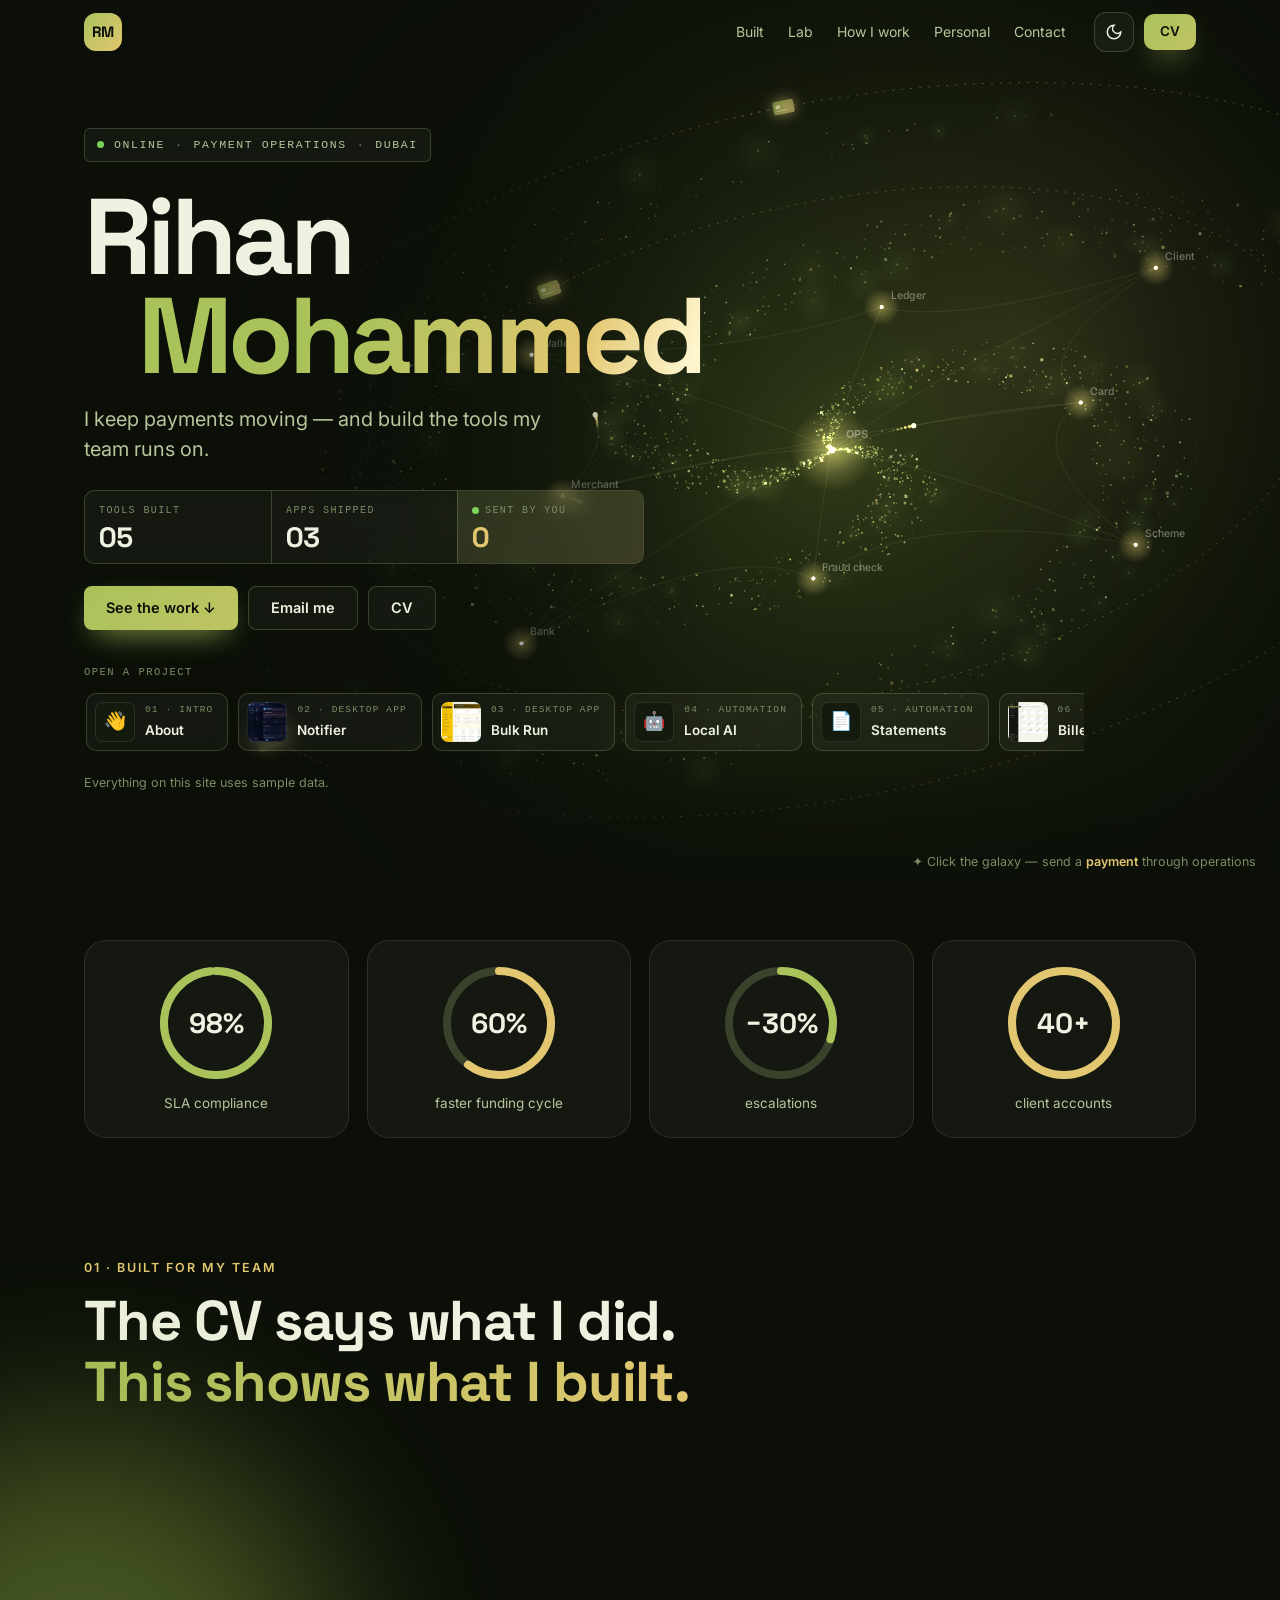
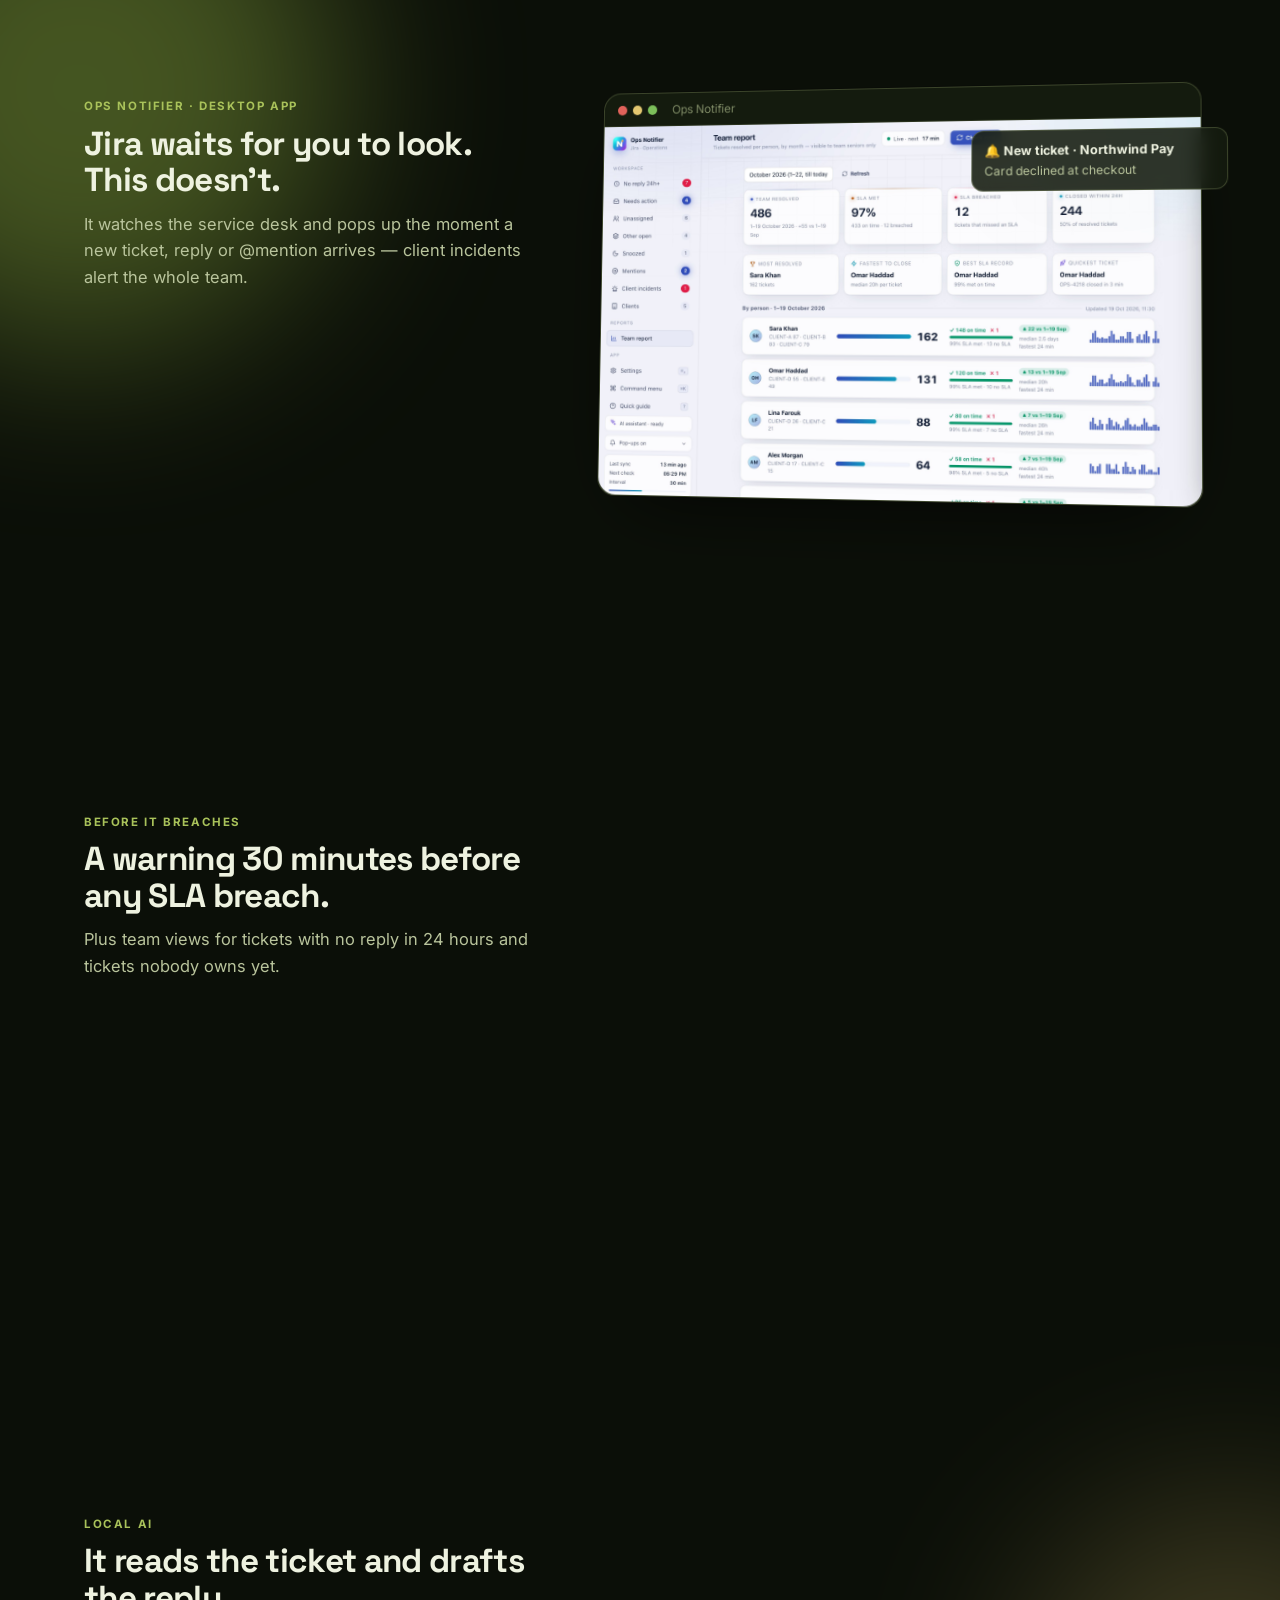
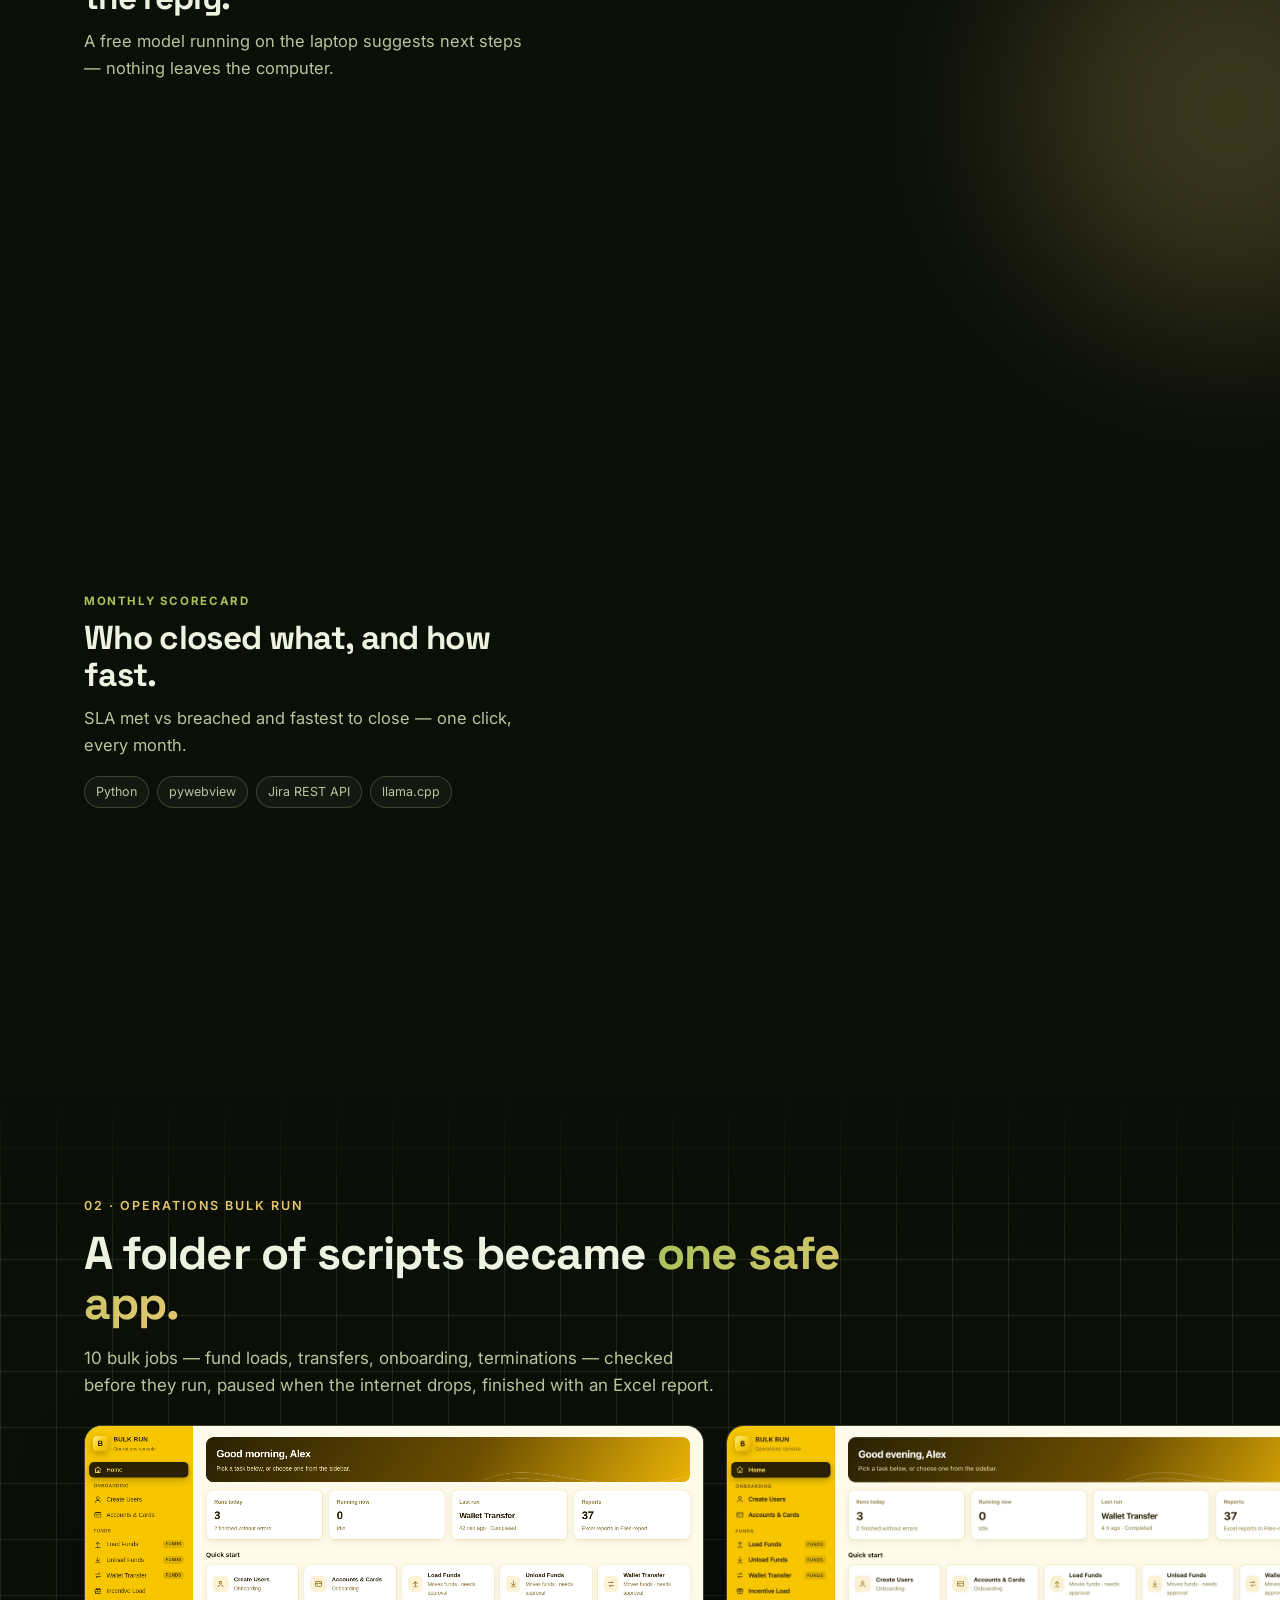
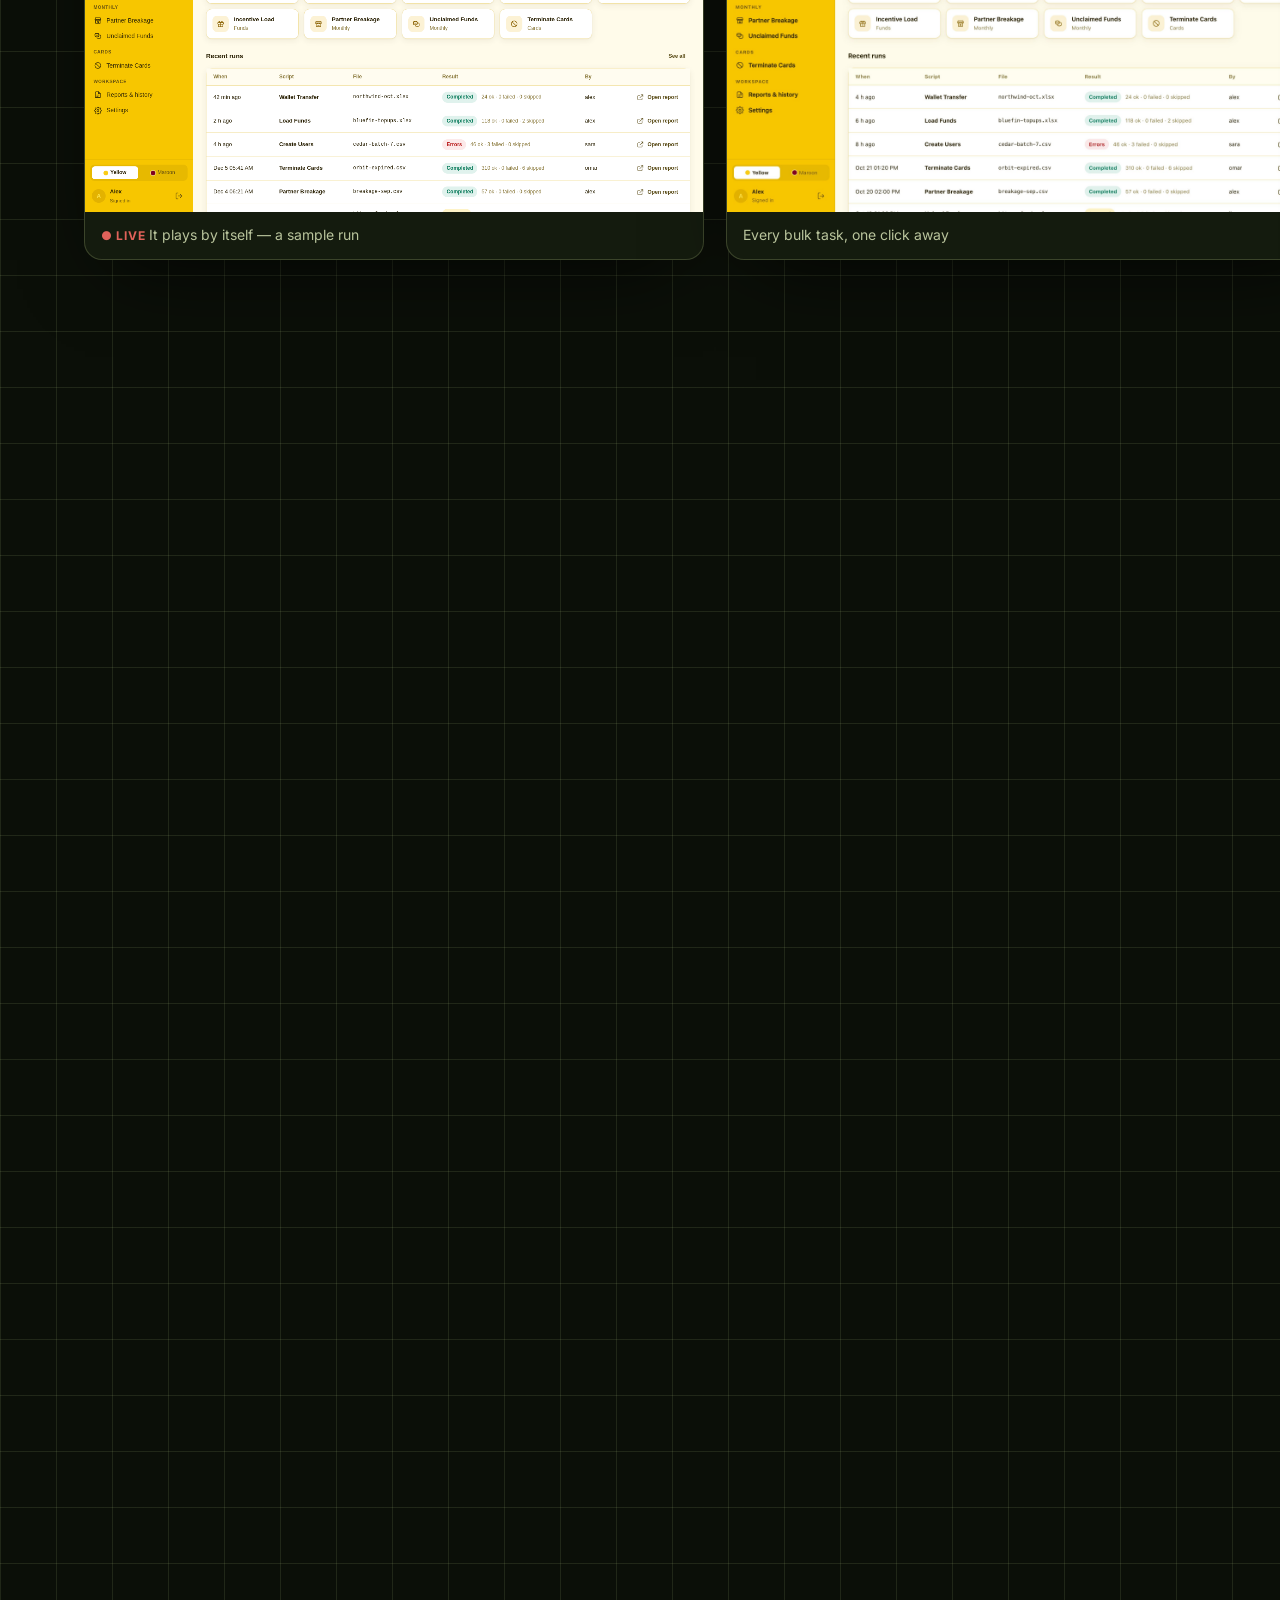
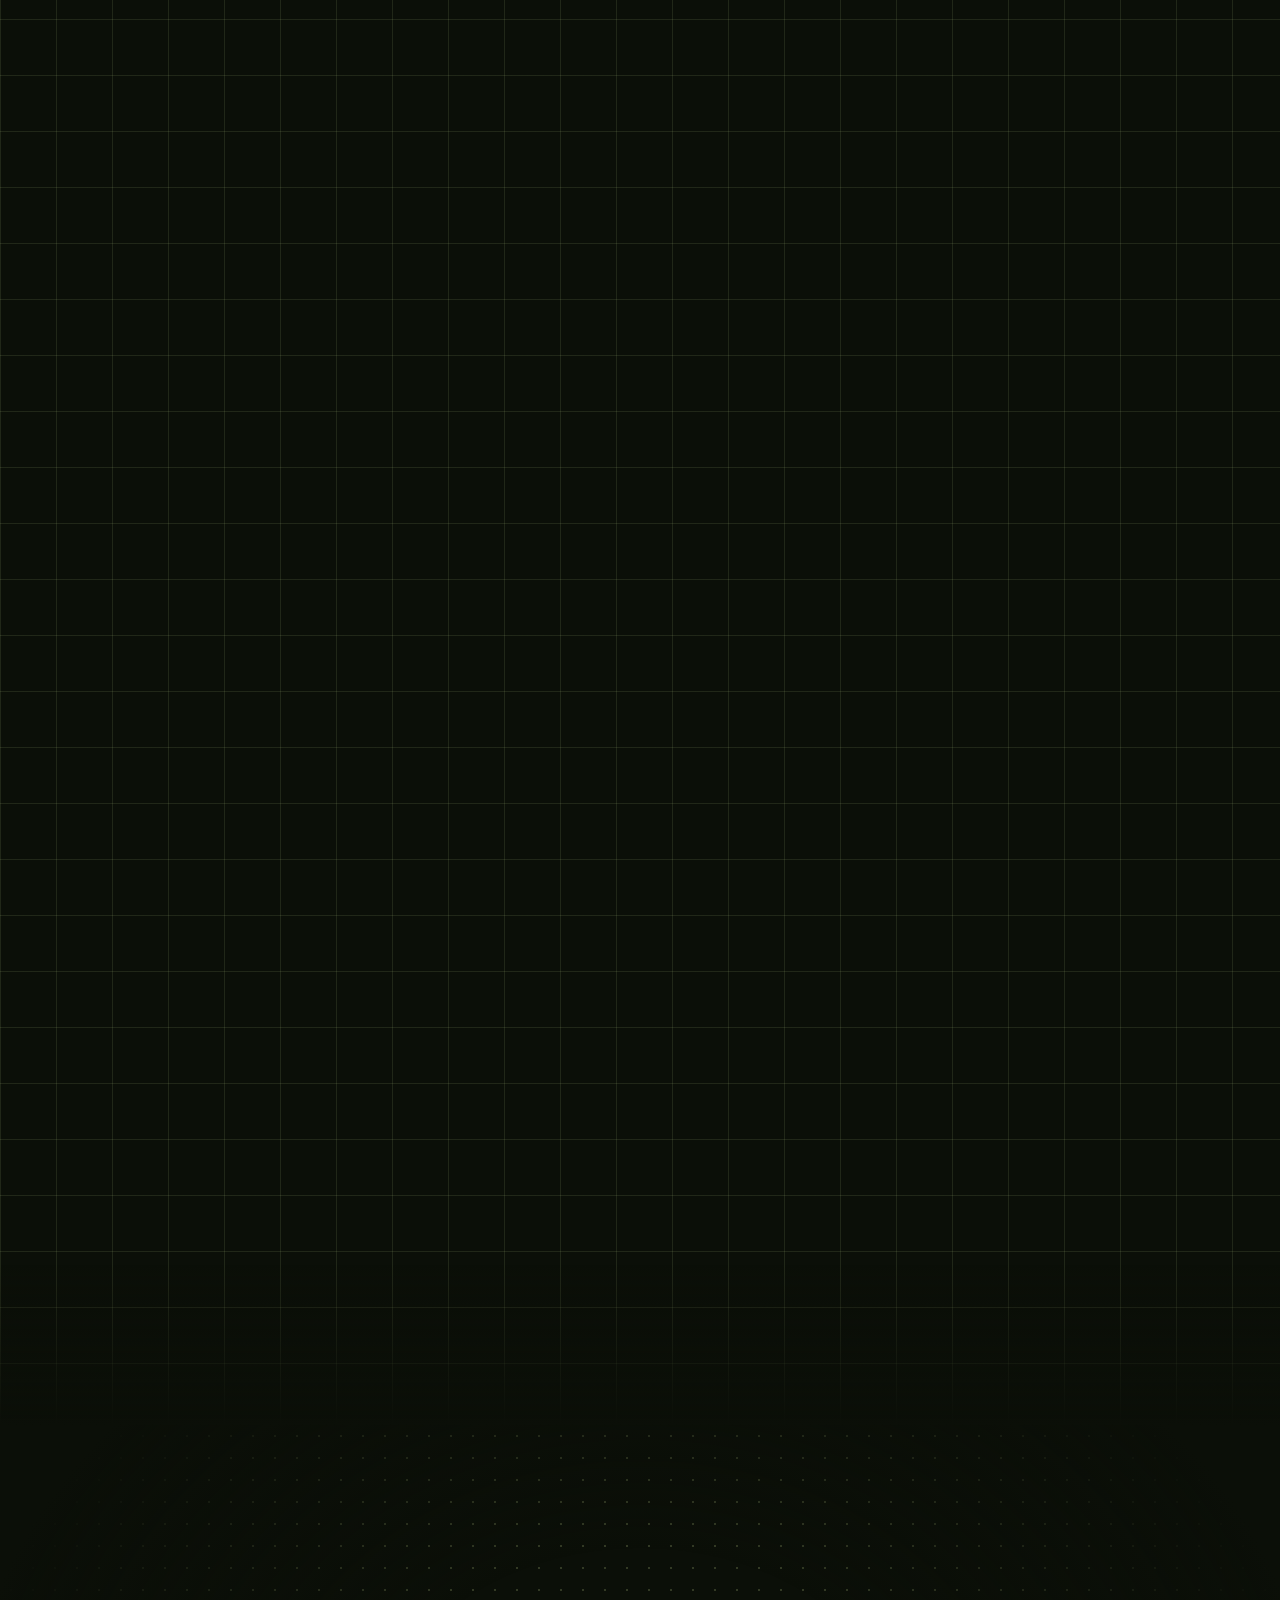
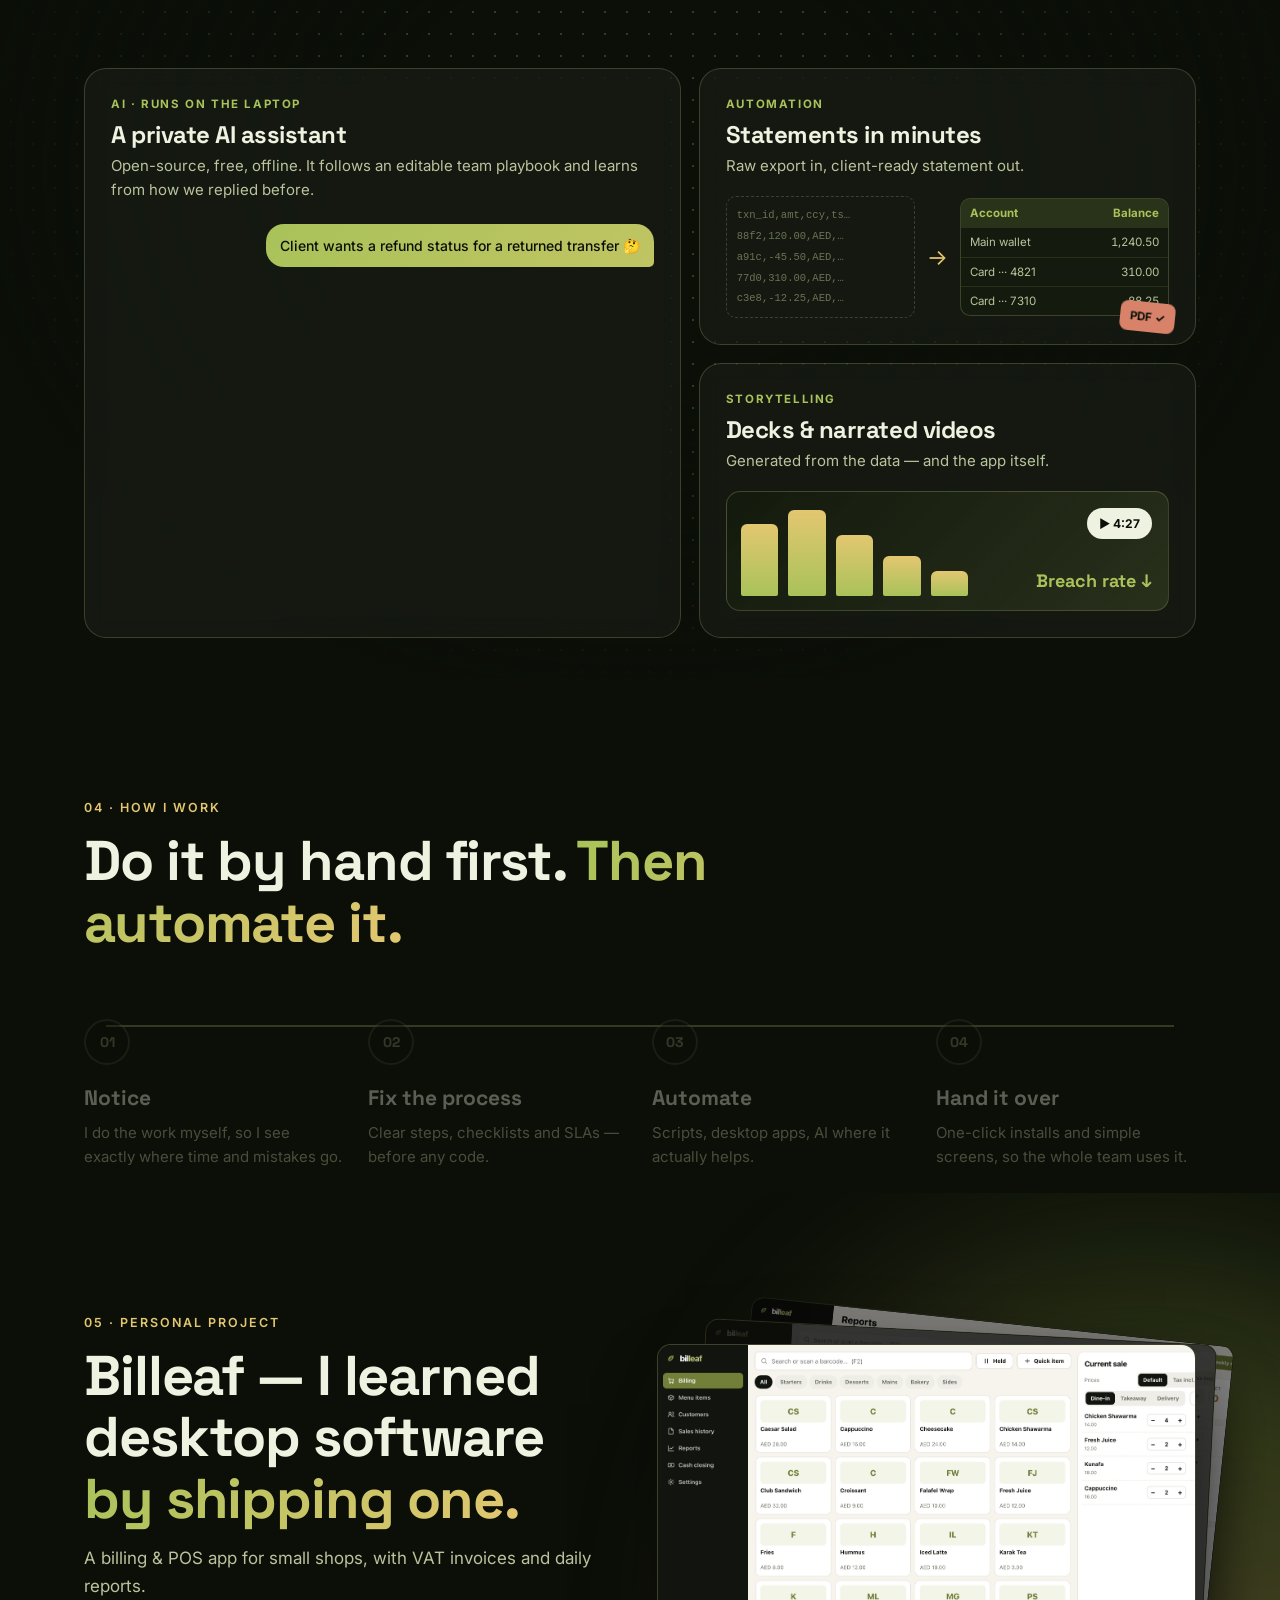
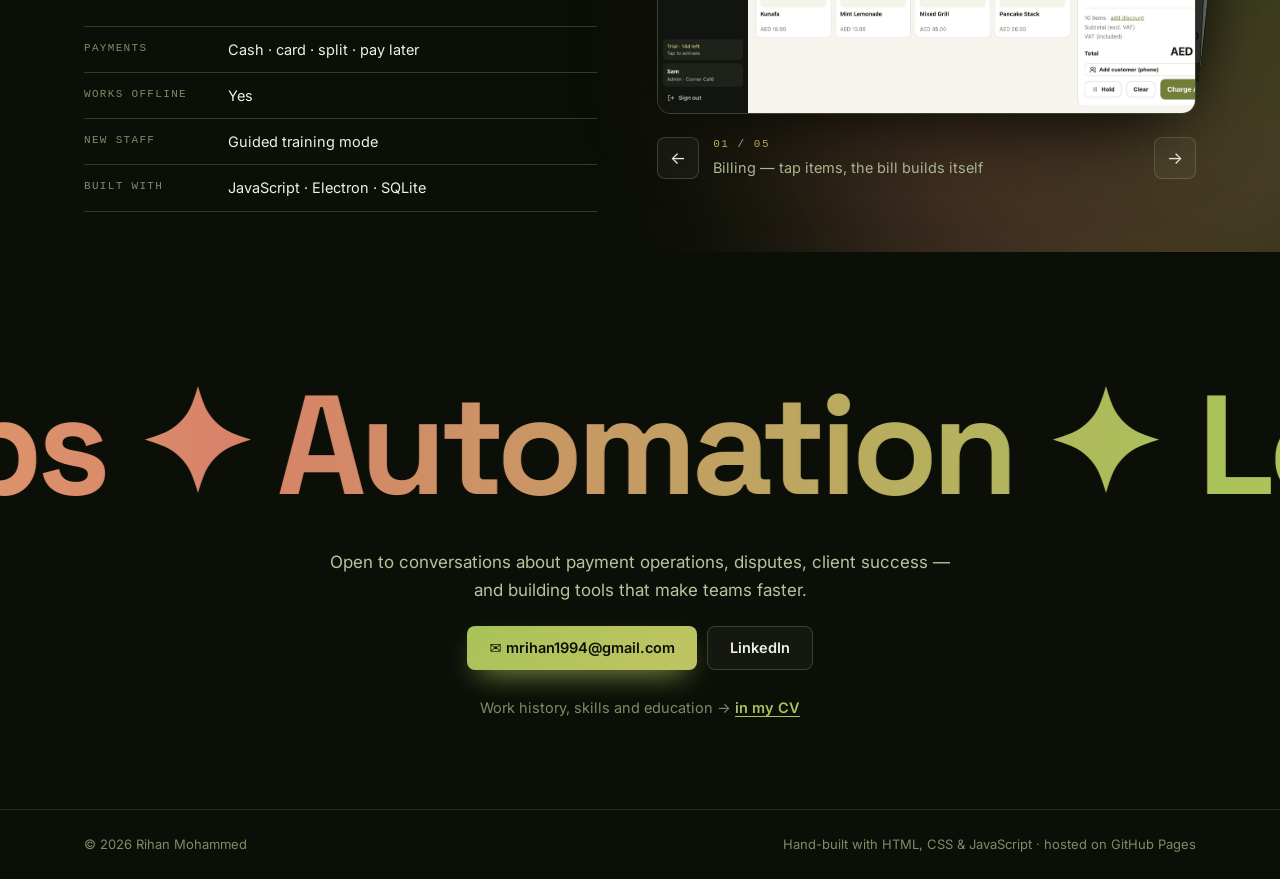
==== commit f4d60a29: "Fix Bulk Run live demo card collapsing to a line The new status dot reused the .live class, shrinkin" ====
--- a/index.html
+++ b/index.html
@@ -11,7 +11,7 @@
 <link rel="icon" href="data:image/svg+xml,%3Csvg xmlns='http://www.w3.org/2000/svg' viewBox='0 0 64 64'%3E%3Crect width='64' height='64' rx='16' fill='%237e9a3a'/%3E%3Ctext x='32' y='42' font-family='Arial' font-weight='700' font-size='26' text-anchor='middle' fill='%23f5f2e7'%3ERM%3C/text%3E%3C/svg%3E">
 <link rel="preconnect" href="https://fonts.googleapis.com"><link rel="preconnect" href="https://fonts.gstatic.com" crossorigin>
 <link href="https://fonts.googleapis.com/css2?family=Inter:wght@400;500;600;700&family=Space+Grotesk:wght@500;600;700&display=swap" rel="stylesheet">
-<link rel="stylesheet" href="styles.css?v=3">
+<link rel="stylesheet" href="styles.css?v=4">
 <script>try { const t = localStorage.getItem("theme"); if (t === "light" || t === "dark") document.documentElement.dataset.theme = t; } catch (e) {}</script>
 </head>
 <body>
@@ -38,13 +38,13 @@
   <div class="feed" id="feed" aria-live="polite"></div>
   <div class="wrap">
     <div class="profile">
-      <div class="status"><i class="live"></i>ONLINE <span>·</span> PAYMENT OPERATIONS <span>·</span> DUBAI</div>
+      <div class="status"><i class="on-dot"></i>ONLINE <span>·</span> PAYMENT OPERATIONS <span>·</span> DUBAI</div>
       <h1 class="name"><span class="l1">Rihan</span><span class="l2"><span class="grad">Mohammed</span></span></h1>
       <p class="lede">I keep payments moving — and build the tools my team runs on.</p>
       <div class="console" aria-label="At a glance">
         <div><span>TOOLS BUILT</span><b>05</b></div>
         <div><span>APPS SHIPPED</span><b>03</b></div>
-        <div class="hot"><span><i class="live"></i>SENT BY YOU</span><b id="cleared">0</b></div>
+        <div class="hot"><span><i class="on-dot"></i>SENT BY YOU</span><b id="cleared">0</b></div>
       </div>
       <div class="pf-actions">
         <a class="btn primary" href="#built">See the work ↓</a>
--- a/styles.css
+++ b/styles.css
@@ -70,7 +70,7 @@
 .status, .dock-k, .console span, .sh-n, .cp-k, .cp-count { font-family: ui-monospace, "SF Mono", Menlo, monospace; letter-spacing: .14em; }
 .status { display: inline-flex; align-items: center; gap: 10px; font-size: 11.5px; color: var(--text2); padding: 7px 12px; border: 1px solid var(--line2); border-radius: 6px; background: var(--card); backdrop-filter: blur(8px); -webkit-backdrop-filter: blur(8px); }
 .status span { color: var(--text3); }
-.live { display: inline-block; width: 7px; height: 7px; border-radius: 50%; background: #7cd35a; box-shadow: 0 0 0 0 rgba(124,211,90,.6); animation: ping 1.8s infinite; }
+.on-dot { display: inline-block; flex: none; width: 7px; height: 7px; border-radius: 50%; background: #7cd35a; box-shadow: 0 0 0 0 rgba(124,211,90,.6); animation: ping 1.8s infinite; }
 @keyframes ping { 70% { box-shadow: 0 0 0 8px rgba(124,211,90,0); } 100% { box-shadow: 0 0 0 0 rgba(124,211,90,0); } }
 .name { font-size: clamp(54px, 8.4vw, 112px); line-height: .92; letter-spacing: -.045em; margin: 26px 0 18px; }
 .name > span { display: block; }
